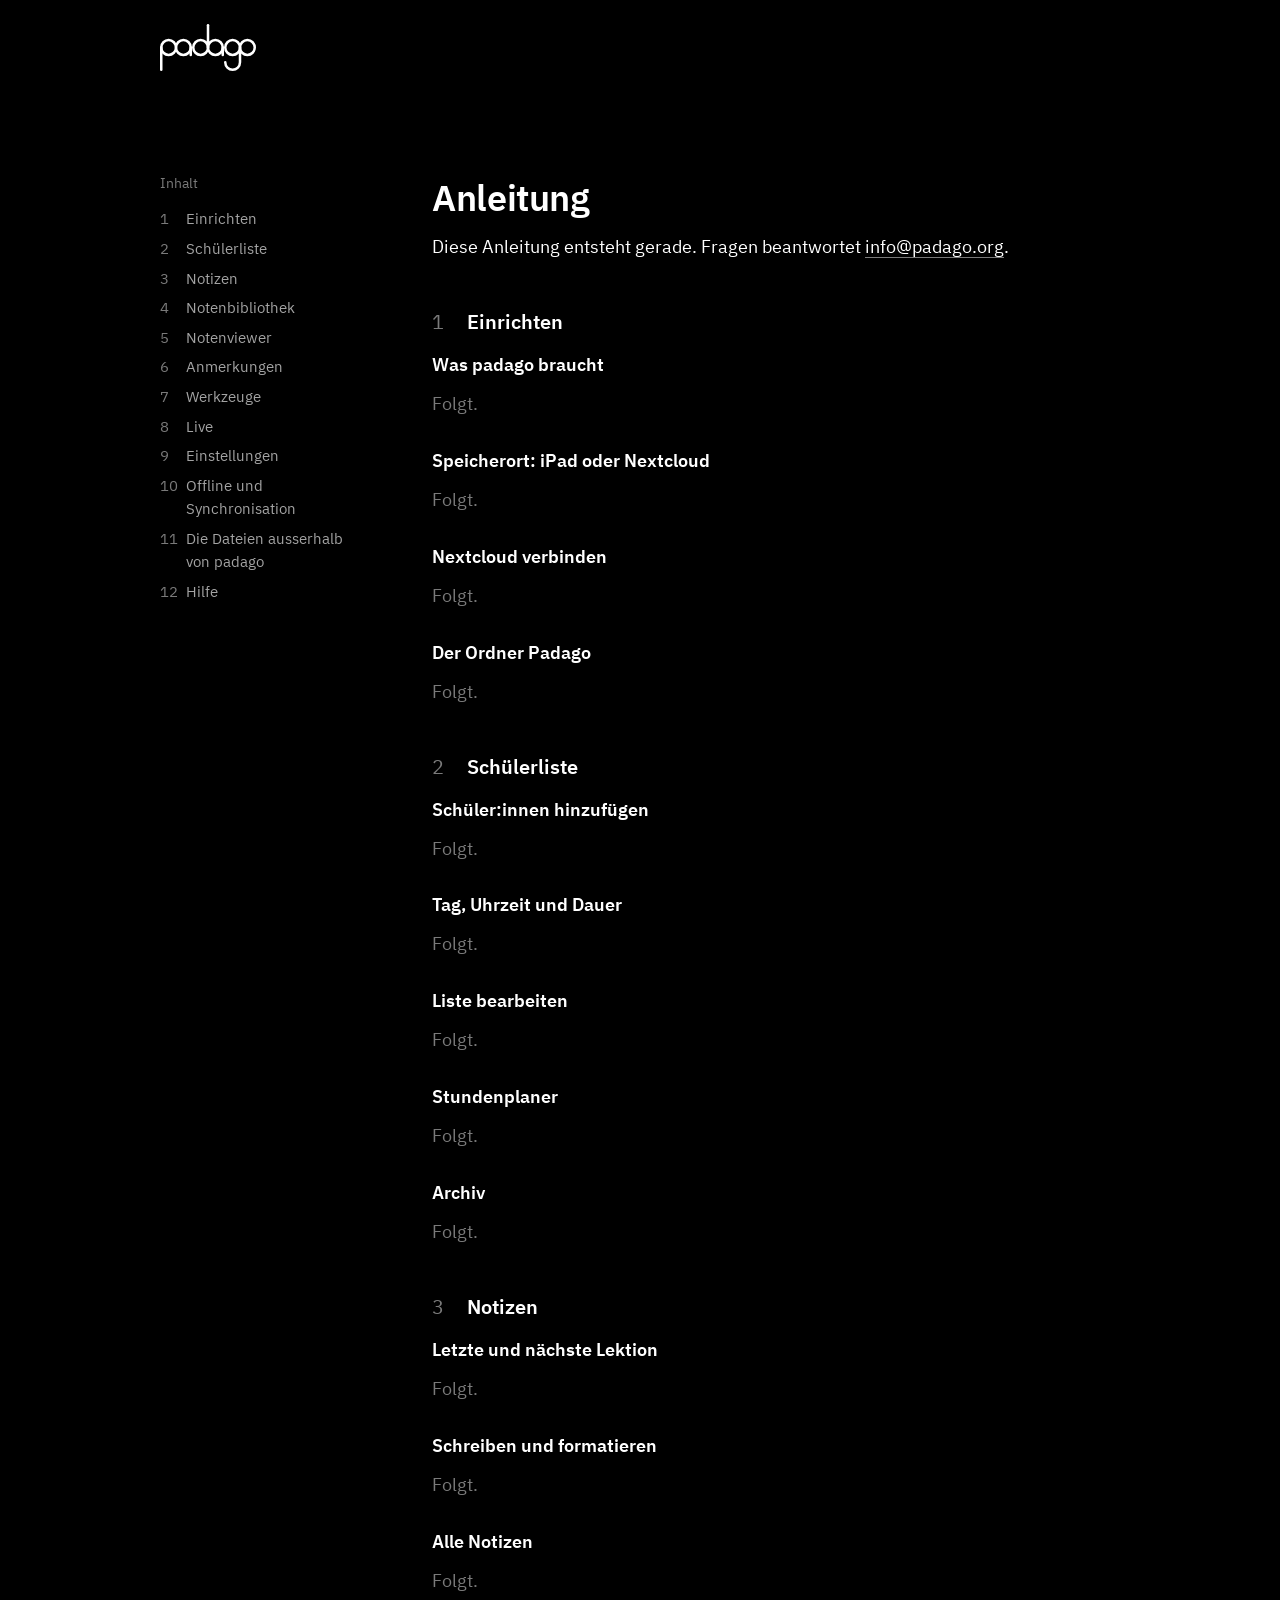
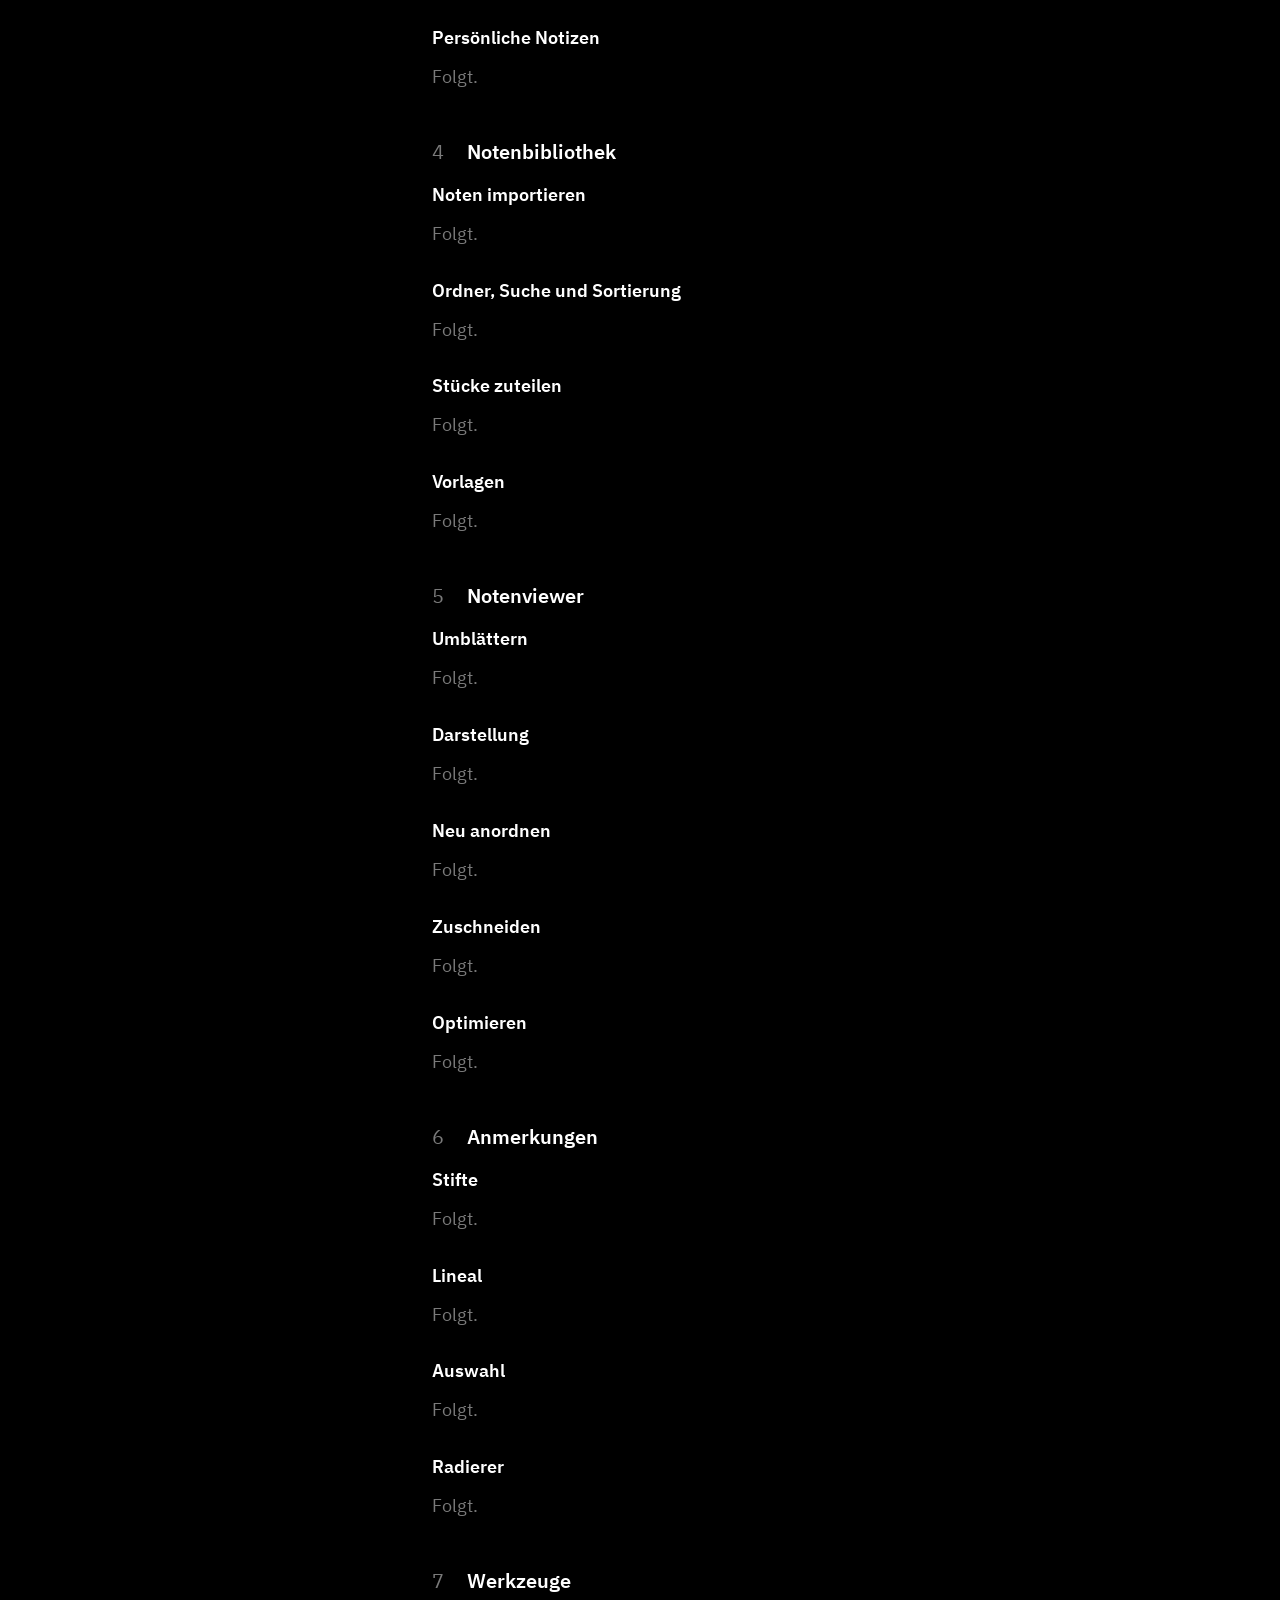
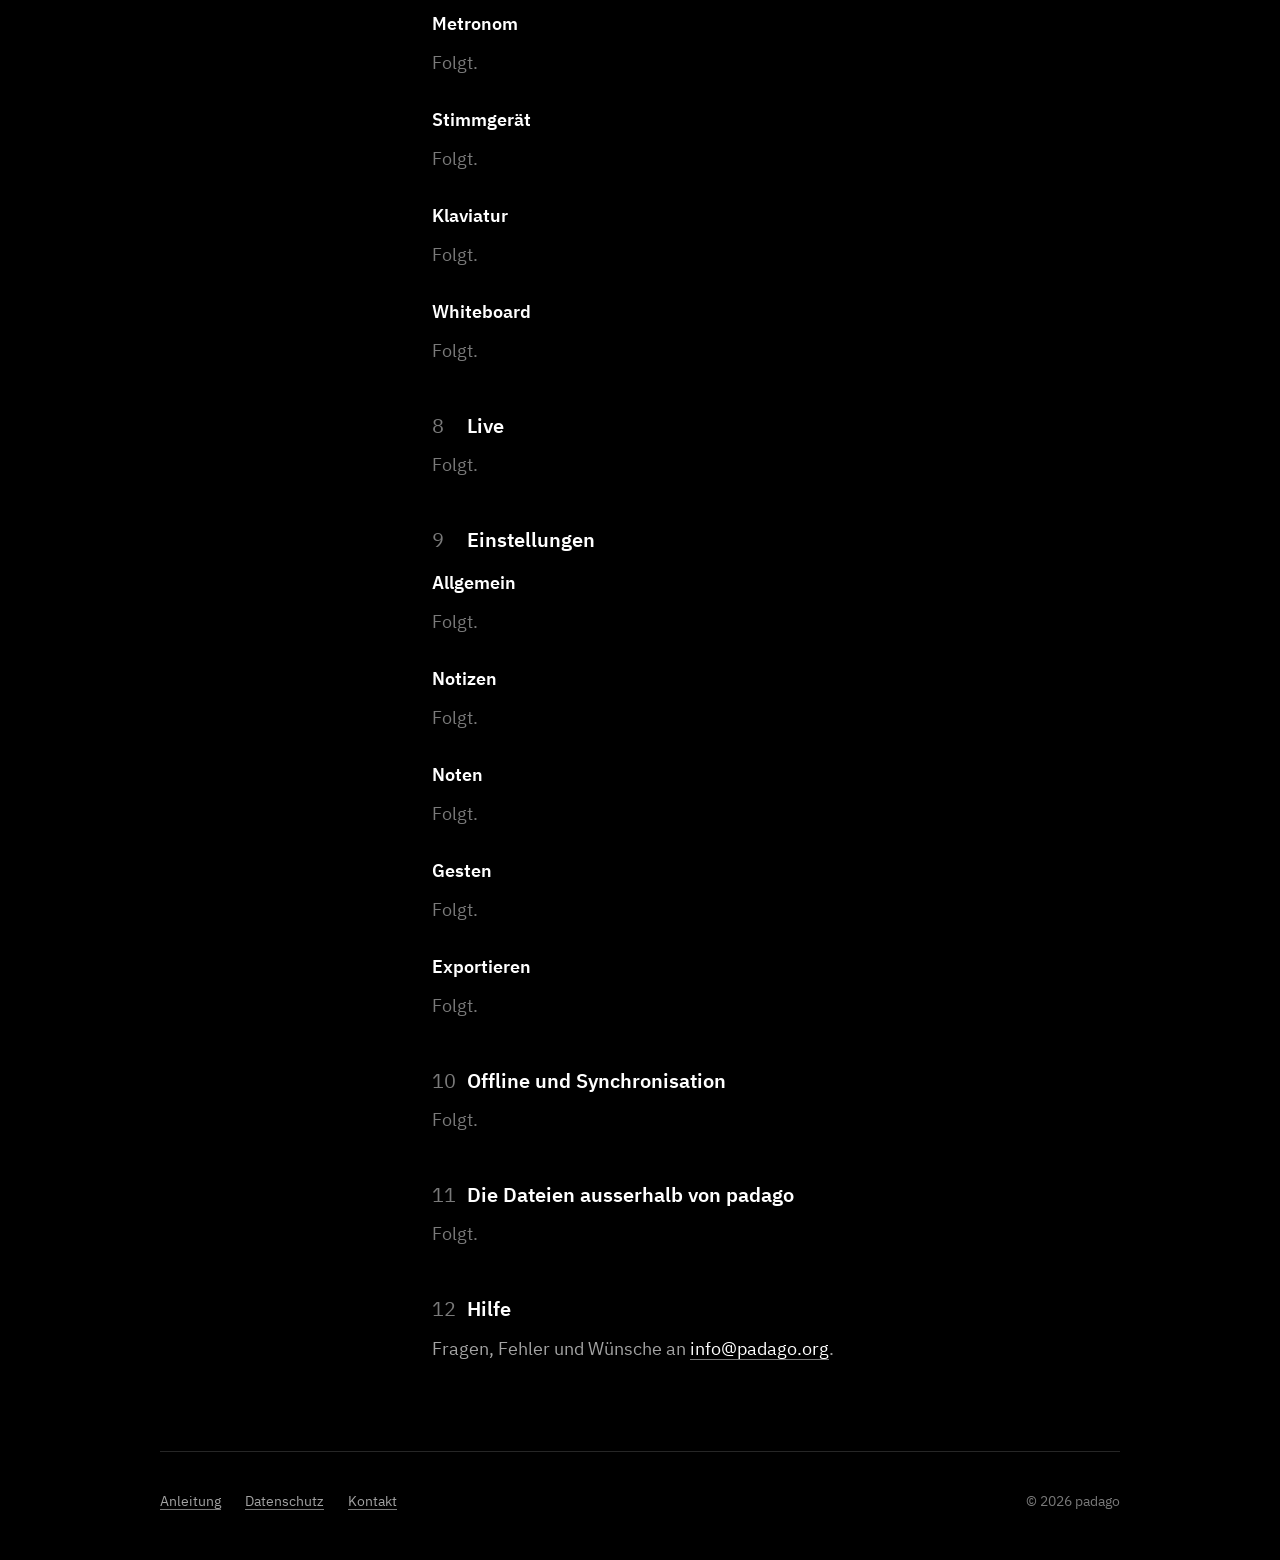
==== anleitung/index.html @ 9c3bde94 "the start page, the Anleitung and the Datenschutz The start page is the claim and the download, then" ====
<!doctype html>
<html lang="de-CH">
<head>
<meta charset="utf-8">
<meta name="viewport" content="width=device-width, initial-scale=1">
<title>Anleitung – padago</title>
<meta name="description" content="Wie padago funktioniert: Einrichten, Schülerliste, Notizen, Notenbibliothek, Notenviewer und mehr.">
<meta name="theme-color" content="#000000">
<meta name="color-scheme" content="dark">
<link rel="icon" href="../logo/favicon-64.png" sizes="64x64">
<link rel="apple-touch-icon" href="../logo/icon-180.png">
<link rel="stylesheet" href="../css/site.css">
</head>
<body>

<header class="wrap top">
  <a href="../"><img src="../logo/padago-wordmark-white.svg" alt="padago, zur Startseite" width="768" height="374"></a>
</header>

<main class="wrap docs">
  <nav class="toc" aria-labelledby="inhalt">
    <h2 id="inhalt">Inhalt</h2>
    <ol>
        <li><a href="#einrichten">Einrichten</a></li>
        <li><a href="#schuelerliste">Schülerliste</a></li>
        <li><a href="#notizen">Notizen</a></li>
        <li><a href="#notenbibliothek">Notenbibliothek</a></li>
        <li><a href="#notenviewer">Notenviewer</a></li>
        <li><a href="#anmerkungen">Anmerkungen</a></li>
        <li><a href="#werkzeuge">Werkzeuge</a></li>
        <li><a href="#live">Live</a></li>
        <li><a href="#einstellungen">Einstellungen</a></li>
        <li><a href="#offline">Offline und Synchronisation</a></li>
        <li><a href="#dateien">Die Dateien ausserhalb von padago</a></li>
        <li><a href="#hilfe">Hilfe</a></li>
    </ol>
  </nav>

  <article class="prose">
    <h1>Anleitung</h1>
    <p class="lead">Diese Anleitung entsteht gerade. Fragen beantwortet <a href="mailto:info@padago.org">info@padago.org</a>.</p>

    <div class="doc">
      <section aria-labelledby="einrichten">
        <h2 id="einrichten">Einrichten</h2>
        <h3 id="voraussetzungen">Was padago braucht</h3>
        <p class="todo">Folgt.</p>
        <h3 id="speicherort">Speicherort: iPad oder Nextcloud</h3>
        <p class="todo">Folgt.</p>
        <h3 id="nextcloud">Nextcloud verbinden</h3>
        <p class="todo">Folgt.</p>
        <h3 id="ordner">Der Ordner Padago</h3>
        <p class="todo">Folgt.</p>
      </section>

      <section aria-labelledby="schuelerliste">
        <h2 id="schuelerliste">Schülerliste</h2>
        <h3 id="hinzufuegen">Schüler:innen hinzufügen</h3>
        <p class="todo">Folgt.</p>
        <h3 id="termine">Tag, Uhrzeit und Dauer</h3>
        <p class="todo">Folgt.</p>
        <h3 id="bearbeiten">Liste bearbeiten</h3>
        <p class="todo">Folgt.</p>
        <h3 id="stundenplaner">Stundenplaner</h3>
        <p class="todo">Folgt.</p>
        <h3 id="archiv">Archiv</h3>
        <p class="todo">Folgt.</p>
      </section>

      <section aria-labelledby="notizen">
        <h2 id="notizen">Notizen</h2>
        <h3 id="lektionen">Letzte und nächste Lektion</h3>
        <p class="todo">Folgt.</p>
        <h3 id="editor">Schreiben und formatieren</h3>
        <p class="todo">Folgt.</p>
        <h3 id="verlauf">Alle Notizen</h3>
        <p class="todo">Folgt.</p>
        <h3 id="persoenlich">Persönliche Notizen</h3>
        <p class="todo">Folgt.</p>
      </section>

      <section aria-labelledby="notenbibliothek">
        <h2 id="notenbibliothek">Notenbibliothek</h2>
        <h3 id="importieren">Noten importieren</h3>
        <p class="todo">Folgt.</p>
        <h3 id="ordner-suche">Ordner, Suche und Sortierung</h3>
        <p class="todo">Folgt.</p>
        <h3 id="zuteilen">Stücke zuteilen</h3>
        <p class="todo">Folgt.</p>
        <h3 id="vorlagen">Vorlagen</h3>
        <p class="todo">Folgt.</p>
      </section>

      <section aria-labelledby="notenviewer">
        <h2 id="notenviewer">Notenviewer</h2>
        <h3 id="umblaettern">Umblättern</h3>
        <p class="todo">Folgt.</p>
        <h3 id="darstellung">Darstellung</h3>
        <p class="todo">Folgt.</p>
        <h3 id="neu-anordnen">Neu anordnen</h3>
        <p class="todo">Folgt.</p>
        <h3 id="zuschneiden">Zuschneiden</h3>
        <p class="todo">Folgt.</p>
        <h3 id="optimieren">Optimieren</h3>
        <p class="todo">Folgt.</p>
      </section>

      <section aria-labelledby="anmerkungen">
        <h2 id="anmerkungen">Anmerkungen</h2>
        <h3 id="stifte">Stifte</h3>
        <p class="todo">Folgt.</p>
        <h3 id="lineal">Lineal</h3>
        <p class="todo">Folgt.</p>
        <h3 id="auswahl">Auswahl</h3>
        <p class="todo">Folgt.</p>
        <h3 id="radierer">Radierer</h3>
        <p class="todo">Folgt.</p>
      </section>

      <section aria-labelledby="werkzeuge">
        <h2 id="werkzeuge">Werkzeuge</h2>
        <h3 id="metronom">Metronom</h3>
        <p class="todo">Folgt.</p>
        <h3 id="stimmgeraet">Stimmgerät</h3>
        <p class="todo">Folgt.</p>
        <h3 id="klaviatur">Klaviatur</h3>
        <p class="todo">Folgt.</p>
        <h3 id="whiteboard">Whiteboard</h3>
        <p class="todo">Folgt.</p>
      </section>

      <section aria-labelledby="live">
        <h2 id="live">Live</h2>
        <p class="todo">Folgt.</p>
      </section>

      <section aria-labelledby="einstellungen">
        <h2 id="einstellungen">Einstellungen</h2>
        <h3 id="allgemein">Allgemein</h3>
        <p class="todo">Folgt.</p>
        <h3 id="einstellungen-notizen">Notizen</h3>
        <p class="todo">Folgt.</p>
        <h3 id="einstellungen-noten">Noten</h3>
        <p class="todo">Folgt.</p>
        <h3 id="gesten">Gesten</h3>
        <p class="todo">Folgt.</p>
        <h3 id="exportieren">Exportieren</h3>
        <p class="todo">Folgt.</p>
      </section>

      <section aria-labelledby="offline">
        <h2 id="offline">Offline und Synchronisation</h2>
        <p class="todo">Folgt.</p>
      </section>

      <section aria-labelledby="dateien">
        <h2 id="dateien">Die Dateien ausserhalb von padago</h2>
        <p class="todo">Folgt.</p>
      </section>

      <section aria-labelledby="hilfe">
        <h2 id="hilfe">Hilfe</h2>
        <p>Fragen, Fehler und Wünsche an <a href="mailto:info@padago.org">info@padago.org</a>.</p>
      </section>
    </div>
  </article>
</main>

<footer class="wrap foot">
  <nav aria-label="Weiteres">
    <a href="./" aria-current="page">Anleitung</a>
    <a href="../datenschutz/">Datenschutz</a>
    <a href="mailto:info@padago.org">Kontakt</a>
  </nav>
  <p>© 2026 padago</p>
</footer>

</body>
</html>
---- css/site.css ----
/* padago.org — one stylesheet for every page.
   Black, white, two greys, one hairline, and the app's teal for what is
   underlined by hand. */

@font-face { font-family: "IBM Plex Sans"; font-style: normal; font-weight: 400; font-display: swap; src: url("../fonts/IBMPlexSans-Regular-Latin1.woff2") format("woff2"); unicode-range: U+0000, U+000D, U+0020-007E, U+00A0-00A3, U+00A4-00FF, U+0131, U+0152-0153, U+02C6, U+02DA, U+02DC, U+2013-2014, U+2018-201A, U+201C-201E, U+2020-2022, U+2026, U+2030, U+2039-203A, U+2044, U+2074, U+20AC, U+2122, U+2212, U+FB01-FB02; }
@font-face { font-family: "IBM Plex Sans"; font-style: normal; font-weight: 400; font-display: swap; src: url("../fonts/IBMPlexSans-Regular-Latin2.woff2") format("woff2"); unicode-range: U+0100-024F, U+0259, U+1E00-1EFF, U+20A0-20AB, U+20AD-20CF, U+2C60-2C7F, U+A720-A7FF, U+FB01-FB02; }
@font-face { font-family: "IBM Plex Sans"; font-style: normal; font-weight: 600; font-display: swap; src: url("../fonts/IBMPlexSans-SemiBold-Latin1.woff2") format("woff2"); unicode-range: U+0000, U+000D, U+0020-007E, U+00A0-00A3, U+00A4-00FF, U+0131, U+0152-0153, U+02C6, U+02DA, U+02DC, U+2013-2014, U+2018-201A, U+201C-201E, U+2020-2022, U+2026, U+2030, U+2039-203A, U+2044, U+2074, U+20AC, U+2122, U+2212, U+FB01-FB02; }
@font-face { font-family: "IBM Plex Sans"; font-style: normal; font-weight: 600; font-display: swap; src: url("../fonts/IBMPlexSans-SemiBold-Latin2.woff2") format("woff2"); unicode-range: U+0100-024F, U+0259, U+1E00-1EFF, U+20A0-20AB, U+20AD-20CF, U+2C60-2C7F, U+A720-A7FF, U+FB01-FB02; }

:root {
  color-scheme: dark;

  --bg: #000;            /* the logo's square */
  --ink: #fff;           /* wordmark, headings, names */
  --text: #a3a3a3;       /* running text, 8.3:1 on --bg */
  --faint: #7a7a7a;      /* small print, 4.9:1 on --bg */
  --line: #262626;       /* the one hairline */
  --accent: #00c4d7;     /* the app's accent, as it is in the dark */
  --edge: rgb(255 255 255 / .14);   /* round a dark screenshot on a black page */

  --font: "IBM Plex Sans", system-ui, -apple-system, "Helvetica Neue", Arial, sans-serif;
  --gutter: 16px;
  --page: 64rem;         /* the whole column */
}

@media (min-width: 48rem) {
  :root { --gutter: 32px; }
}

*, *::before, *::after { box-sizing: border-box; }

html {
  background: var(--bg);
  -webkit-text-size-adjust: 100%;
  text-size-adjust: 100%;
}

body {
  margin: 0;
  background: var(--bg);
  color: var(--text);
  font: 400 1.0625rem/1.55 var(--font);
  -webkit-font-smoothing: antialiased;
}

@media (min-width: 48rem) {
  body { font-size: 1.125rem; }
}

img { display: block; max-width: 100%; height: auto; }

a {
  color: var(--ink);
  text-decoration: underline;
  text-decoration-color: var(--faint);
  text-decoration-thickness: 1px;
  text-underline-offset: .2em;
}
a:hover { text-decoration-color: var(--ink); }
:focus-visible { outline: 2px solid var(--ink); outline-offset: 3px; border-radius: 2px; }

h1, h2, h3 { color: var(--ink); font-weight: 600; line-height: 1.25; margin: 0; }
strong { color: var(--ink); font-weight: 600; }

.wrap {
  max-width: var(--page);
  margin-inline: auto;
  padding-inline: var(--gutter);
}

/* ---------------------------------------------------------------- start page */

/* Stacked, the top of the page is centred; side by side, it goes flush left
   with the rest of the page. */
.hero {
  padding-block: clamp(2rem, 6vw, 3.5rem) clamp(2.5rem, 7vw, 4.5rem);
  text-align: center;
}
.hero h1 img { width: min(100%, 19rem); margin-inline: auto; }

.claim {
  color: var(--ink);
  font-size: clamp(1.5rem, 1.1rem + 1.8vw, 2.25rem);
  line-height: 1.2;
  letter-spacing: -.01em;
  max-width: 20em;
  margin: clamp(1.75rem, 5vw, 2.5rem) auto 0;
}

/* Stacked: the button, and what it needs under it. Side by side: one row. */
.get {
  display: flex;
  flex-direction: column;
  align-items: center;
  gap: .6rem;
  margin: 1.75rem 0 0;
}

/* Side by side, the wordmark is the grid. Its 93.5 units of height are three
   bands: the d's stem above (29.5), the circles (34.5), the p and g below
   (29.5). The claim stands on the foot of the circles, as the letters do, and
   the download row ends where the p and g end. */
@media (min-width: 52rem) {
  .hero {
    --wm: clamp(18rem, 36vw, 28rem);
    display: grid;
    grid-template-columns: var(--wm) minmax(0, 1fr);
    grid-template-rows: calc(var(--wm) * 64 / 192) minmax(calc(var(--wm) * 29.5 / 192), auto);
    column-gap: clamp(2.5rem, 5vw, 4rem);
    text-align: left;
  }
  .hero h1 { grid-row: 1 / 3; }
  .hero h1 img { width: var(--wm); margin-inline: 0; }
  .claim {
    grid-row: 1;
    align-self: end;
    font-size: clamp(1.75rem, .9rem + 1.9vw, 2.25rem);
    /* The last line's baseline onto the row's foot: what Plex puts below the
       baseline at this line height, taken back. */
    margin: 0 0 -.225em;
  }
  /* Where the band below is shallower than the row, the row grows and the
     claim keeps its baseline. */
  .get {
    grid-row: 2;
    align-self: end;
    flex-direction: row;
    flex-wrap: wrap;
    gap: .75rem 1.25rem;
    margin: 0;
    padding-top: 1.25rem;
  }
}

@supports (text-box: trim-end cap alphabetic) {
  @media (min-width: 52rem) {
    .claim { text-box: trim-end cap alphabetic; margin-bottom: 0; }
  }
}

/* Until the app is live, a plain outline in place of Apple's badge, which is
   only for apps that can be downloaded. */
.store {
  display: inline-block;
  padding: .55rem 1.1rem;
  border: 1px solid var(--faint);
  border-radius: .5rem;
  color: var(--ink);
  font-weight: 600;
}

.req { color: var(--faint); font-size: .875rem; }

/* A hairline as wide as the text, not as the gutters. */
.part, .foot { position: relative; }
.part::before, .foot::before {
  content: "";
  position: absolute;
  top: 0;
  left: var(--gutter);
  right: var(--gutter);
  height: 1px;
  background: var(--line);
}

.part { padding-block: clamp(3rem, 8vw, 5.5rem); }
.part h2 {
  font-size: clamp(1.375rem, 1.2rem + .8vw, 1.75rem);
  margin-bottom: clamp(1.75rem, 4vw, 2.5rem);
}

/* The app's two halves are the page's two big sections. */
.half { padding-block: clamp(3.5rem, 10vw, 7rem); }
.half h2 {
  font-size: clamp(2.5rem, 1.5rem + 4vw, 4rem);
  line-height: 1;
  letter-spacing: -.02em;
  margin-bottom: clamp(2.25rem, 5.5vw, 4rem);
}

/* Each thing the app does under a picture of it, two to a row, on a wider
   page than the others. A picture is a whole screen cropped to its upper
   part (or lower, by --at), since that is where an iPad screen keeps what
   it is about. One left over at the end of a section keeps its size and has
   its words in the empty half of the row beside it. */
.page--wide { --page: 72rem; }

/* The picture has no lower edge: it goes dark into the page, and its name
   comes up out of the dark, over the last of it. So a caption belongs to
   the picture above it, and is far from the next row. The picture needs no
   ring either; its light is its edge. */
.tiles {
  --gap-x: clamp(1.5rem, 3vw, 2.5rem);
  /* Tall enough for the middle of a screen as well as its top: a note being
     written sits under the one it follows. */
  --shot: 4 / 5;
  /* How far a caption comes up over the last of its picture. */
  --lift: clamp(1.25rem, 3.5vw, 2rem);
  /* Eased in lightness as the eye sees it, not in the light itself: a cosine
     from full to none, each stop's L* turned back into the alpha a mask
     scales by. So the fade has no edge where it begins and darkens evenly.
     And no longer than the name needs: the picture is whole until a little
     above the name, faint by its top and out by the middle of its letters,
     so as much of the screen shows as can while the name still reads. */
  --fade-from: calc(100% - var(--lift) - 2rem);
  --fade-step: calc(3.5rem / 12);
  --fade: linear-gradient(to bottom,
    rgb(0 0 0 / 1) var(--fade-from),
    rgb(0 0 0 / .957) calc(var(--fade-from) + var(--fade-step)),
    rgb(0 0 0 / .837) calc(var(--fade-from) + 2 * var(--fade-step)),
    rgb(0 0 0 / .667) calc(var(--fade-from) + 3 * var(--fade-step)),
    rgb(0 0 0 / .483) calc(var(--fade-from) + 4 * var(--fade-step)),
    rgb(0 0 0 / .315) calc(var(--fade-from) + 5 * var(--fade-step)),
    rgb(0 0 0 / .184) calc(var(--fade-from) + 6 * var(--fade-step)),
    rgb(0 0 0 / .096) calc(var(--fade-from) + 7 * var(--fade-step)),
    rgb(0 0 0 / .044) calc(var(--fade-from) + 8 * var(--fade-step)),
    rgb(0 0 0 / .018) calc(var(--fade-from) + 9 * var(--fade-step)),
    rgb(0 0 0 / .007) calc(var(--fade-from) + 10 * var(--fade-step)),
    rgb(0 0 0 / .002) calc(var(--fade-from) + 11 * var(--fade-step)),
    rgb(0 0 0 / 0) calc(var(--fade-from) + 12 * var(--fade-step)));
  display: grid;
  gap: clamp(3.5rem, 8vw, 5.5rem) var(--gap-x);
}
.tile { margin: 0; }
.tile__shot {
  width: 100%;
  aspect-ratio: var(--shot);
  object-fit: cover;
  object-position: 50% var(--at, 0%);
  border-radius: .75rem .75rem 0 0;
  -webkit-mask-image: var(--fade);
  mask-image: var(--fade);
}
.tile figcaption { position: relative; margin-top: calc(-1 * var(--lift)); }
.tile h3 {
  font-size: clamp(1.5rem, 1.2rem + 1.2vw, 2.125rem);
  letter-spacing: -.015em;
  margin-bottom: .5rem;
}
.tile p { margin: 0; max-width: 30rem; }

@media (min-width: 48rem) {
  .tiles { grid-template-columns: repeat(2, minmax(0, 1fr)); }
  .tile--beside {
    grid-column: 1 / -1;
    display: grid;
    grid-template-columns: repeat(2, minmax(0, 1fr));
    column-gap: var(--gap-x);
  }
  .tile--beside figcaption { align-self: end; margin-top: 0; padding-bottom: 12%; }
}

/* A word underlined by hand, the way a note is marked in the app: one
   stroke in the accent, even in weight with round ends, bowed a little and
   not quite steady, a little past the word at the end. Each of the two
   words has a stroke of its own and keeps it wherever it is underlined, so
   the claim's Notizen and the section's Notizen are the same gesture. The
   stroke is a mask, so its colour stays a token. */
.pen { position: relative; white-space: nowrap; }
.pen::after {
  content: "";
  position: absolute;
  left: -.03em;
  right: -.08em;
  bottom: -.15em;
  height: .38em;
  background: var(--accent);
  -webkit-mask: var(--stroke) center / 100% 100% no-repeat;
  mask: var(--stroke) center / 100% 100% no-repeat;
  pointer-events: none;
}
.pen--notizen {
  --stroke: url("data:image/svg+xml,%3Csvg xmlns='http://www.w3.org/2000/svg' viewBox='0 0 120 12' preserveAspectRatio='none'%3E%3Cpath d='M2.06 7.61L3.58 7.53L5.14 7.44L6.73 7.36L8.35 7.28L10.01 7.2L11.71 7.12L13.44 7.04L15.19 6.96L16.98 6.88L18.8 6.8L20.65 6.72L22.53 6.65L24.43 6.57L26.36 6.49L28.31 6.42L30.29 6.35L32.28 6.28L34.31 6.21L36.35 6.15L38.41 6.09L40.49 6.04L42.59 5.99L44.7 5.95L46.83 5.92L48.98 5.89L51.14 5.86L53.31 5.85L55.5 5.84L57.7 5.85L59.91 5.85L62.13 5.87L64.35 5.9L66.59 5.93L68.83 5.97L71.07 6.02L73.33 6.08L75.58 6.14L77.84 6.21L80.1 6.29L82.37 6.37L84.63 6.45L86.89 6.55L89.15 6.64L91.41 6.74L93.66 6.85L95.91 6.95L98.15 7.07L100.39 7.18L102.62 7.29L104.84 7.41L107.05 7.53L109.25 7.65L111.44 7.78L113.62 7.91L115.78 8.04L117.93 8.17L118.37 8.11L118.76 7.88L119.03 7.53L119.15 7.09L119.09 6.65L118.86 6.26L118.5 5.99L118.07 5.87L115.92 5.74L113.75 5.61L111.57 5.48L109.38 5.36L107.18 5.23L104.96 5.11L102.74 5L100.51 4.88L98.27 4.77L96.02 4.66L93.77 4.55L91.51 4.45L89.25 4.35L86.99 4.25L84.72 4.16L82.45 4.07L80.18 3.99L77.92 3.91L75.65 3.84L73.39 3.78L71.13 3.72L68.87 3.67L66.62 3.63L64.38 3.6L62.15 3.57L59.92 3.55L57.7 3.55L55.5 3.54L53.3 3.55L51.12 3.56L48.95 3.59L46.8 3.62L44.66 3.65L42.54 3.69L40.43 3.74L38.35 3.79L36.28 3.85L34.23 3.91L32.21 3.98L30.2 4.05L28.22 4.12L26.27 4.19L24.34 4.27L22.43 4.35L20.55 4.43L18.7 4.5L16.88 4.58L15.09 4.66L13.33 4.74L11.6 4.82L9.9 4.9L8.24 4.98L6.61 5.06L5.01 5.15L3.46 5.23L1.94 5.31L1.5 5.43L1.14 5.7L0.91 6.08L0.85 6.53L0.96 6.96L1.23 7.32L1.62 7.55Z'/%3E%3C/svg%3E");
}
.pen--noten {
  --stroke: url("data:image/svg+xml,%3Csvg xmlns='http://www.w3.org/2000/svg' viewBox='0 0 120 12' preserveAspectRatio='none'%3E%3Cpath d='M2.05 7.3L4.1 7.21L6.16 7.12L8.24 7.02L10.34 6.93L12.45 6.83L14.57 6.74L16.71 6.65L18.86 6.57L21.02 6.49L23.19 6.41L25.38 6.33L27.56 6.27L29.76 6.2L31.97 6.15L34.17 6.1L36.39 6.05L38.61 6.02L40.83 5.99L43.05 5.97L45.27 5.96L47.49 5.95L49.72 5.95L51.94 5.96L54.15 5.97L56.37 6L58.58 6.02L60.78 6.06L62.98 6.09L65.17 6.14L67.35 6.18L69.52 6.24L71.68 6.29L73.84 6.35L75.97 6.41L78.1 6.47L80.21 6.53L82.31 6.6L84.39 6.66L86.45 6.73L88.49 6.8L90.52 6.87L92.52 6.94L94.5 7.01L96.47 7.08L98.4 7.16L100.32 7.24L102.21 7.32L104.07 7.41L105.9 7.5L107.71 7.6L109.49 7.7L111.23 7.81L112.95 7.92L114.63 8.04L116.28 8.17L117.9 8.31L118.35 8.26L118.74 8.05L119.02 7.69L119.15 7.26L119.1 6.82L118.88 6.42L118.53 6.14L118.1 6.02L116.47 5.88L114.8 5.75L113.11 5.63L111.38 5.51L109.62 5.4L107.83 5.3L106.02 5.2L104.18 5.11L102.31 5.03L100.42 4.94L98.5 4.86L96.55 4.79L94.59 4.71L92.6 4.64L90.6 4.57L88.57 4.5L86.52 4.43L84.46 4.36L82.38 4.3L80.28 4.23L78.17 4.17L76.04 4.11L73.9 4.05L71.74 3.99L69.58 3.94L67.4 3.89L65.22 3.84L63.02 3.79L60.82 3.76L58.61 3.72L56.39 3.7L54.17 3.67L51.95 3.66L49.72 3.65L47.49 3.65L45.26 3.66L43.03 3.67L40.8 3.69L38.57 3.72L36.35 3.75L34.13 3.8L31.91 3.85L29.7 3.9L27.5 3.97L25.3 4.04L23.11 4.11L20.94 4.19L18.77 4.27L16.62 4.36L14.48 4.45L12.35 4.54L10.23 4.63L8.14 4.72L6.06 4.82L3.99 4.91L1.95 5.01L1.51 5.11L1.15 5.38L0.92 5.76L0.85 6.21L0.96 6.64L1.23 7.01L1.61 7.24Z'/%3E%3C/svg%3E");
}

/* What holds for both halves, after them and in a smaller hand: four short
   columns once they fit. */
.facts h2 {
  font-size: clamp(1.75rem, 1.3rem + 1.8vw, 2.5rem);
  line-height: 1.1;
  letter-spacing: -.02em;
  margin-bottom: clamp(1.75rem, 4vw, 2.75rem);
}
.facts dl { margin: 0; display: grid; gap: 1.5rem 2rem; max-width: 52rem; }
.facts dt { color: var(--ink); font-weight: 600; }
.facts dd { margin: .25rem 0 0; font-size: 1rem; }

@media (min-width: 40rem) {
  .facts dl { grid-template-columns: repeat(2, minmax(0, 1fr)); }
}
@media (min-width: 64rem) {
  .facts dl { grid-template-columns: repeat(4, minmax(0, 1fr)); max-width: none; }
}

/* ---------------------------------------------------------------- subpages */

.top { padding-block: 1.5rem; }
.top a { display: inline-block; }
.top img { width: 6rem; }

.prose { max-width: 38rem; padding-block: clamp(2.5rem, 7vw, 4.5rem) clamp(3rem, 8vw, 5.5rem); }
.prose h1 { font-size: clamp(1.75rem, 1.4rem + 1.4vw, 2.25rem); letter-spacing: -.01em; }
.prose h2 { font-size: 1.25rem; margin-top: 3rem; scroll-margin-top: 1.5rem; }
.prose h3 { font-size: 1em; margin-top: 2rem; scroll-margin-top: 1.5rem; }
.prose h2 + h3 { margin-top: 1.25rem; }
.prose p, .prose ul { margin: .75em 0 0; }
.prose ul { padding-left: 1.2em; }
.prose li + li { margin-top: .35em; }
.prose .lead { color: var(--ink); }

.stand { color: var(--faint); font-size: .875rem; margin-top: .5rem; }

/* What is not written yet says so, quietly. */
.todo { color: var(--faint); }

/* The Anleitung: chapters down the side once there is room for them. */
.docs { display: grid; gap: 0 4rem; }
.docs .prose { padding-top: 0; }
.toc { padding-block: clamp(2.5rem, 7vw, 4.5rem) 2.5rem; font-size: .9375rem; }
.toc h2 { font-size: .875rem; color: var(--faint); font-weight: 400; margin-bottom: .75rem; }
.toc ol { list-style: none; margin: 0; padding: 0; counter-reset: ch; }
.toc li { counter-increment: ch; padding-block: .2rem; display: flex; }
.toc li::before { content: counter(ch); flex: none; width: 1.75em; color: var(--faint); font-variant-numeric: tabular-nums; }
.toc a { color: var(--text); text-decoration: none; }
.toc a:hover { color: var(--ink); }

.doc { counter-reset: ch; }
.doc > section > h2 { counter-increment: ch; }
.doc > section > h2::before { content: counter(ch); display: inline-block; min-width: 1.75em; color: var(--faint); font-weight: 400; }

@media (min-width: 60rem) {
  .docs { grid-template-columns: 13rem minmax(0, 1fr); }
  .docs .prose { padding-top: clamp(2.5rem, 7vw, 4.5rem); }
  .toc { position: sticky; top: 0; align-self: start; max-height: 100vh; overflow-y: auto; }
}

/* ---------------------------------------------------------------- foot */

.foot {
  display: flex;
  flex-wrap: wrap;
  justify-content: space-between;
  gap: .75rem 2rem;
  padding-block: 2.5rem 3rem;
  color: var(--faint);
  font-size: .875rem;
}
.foot nav { display: flex; flex-wrap: wrap; gap: .5rem 1.5rem; }
.foot a { color: var(--text); }
.foot p { margin: 0; }
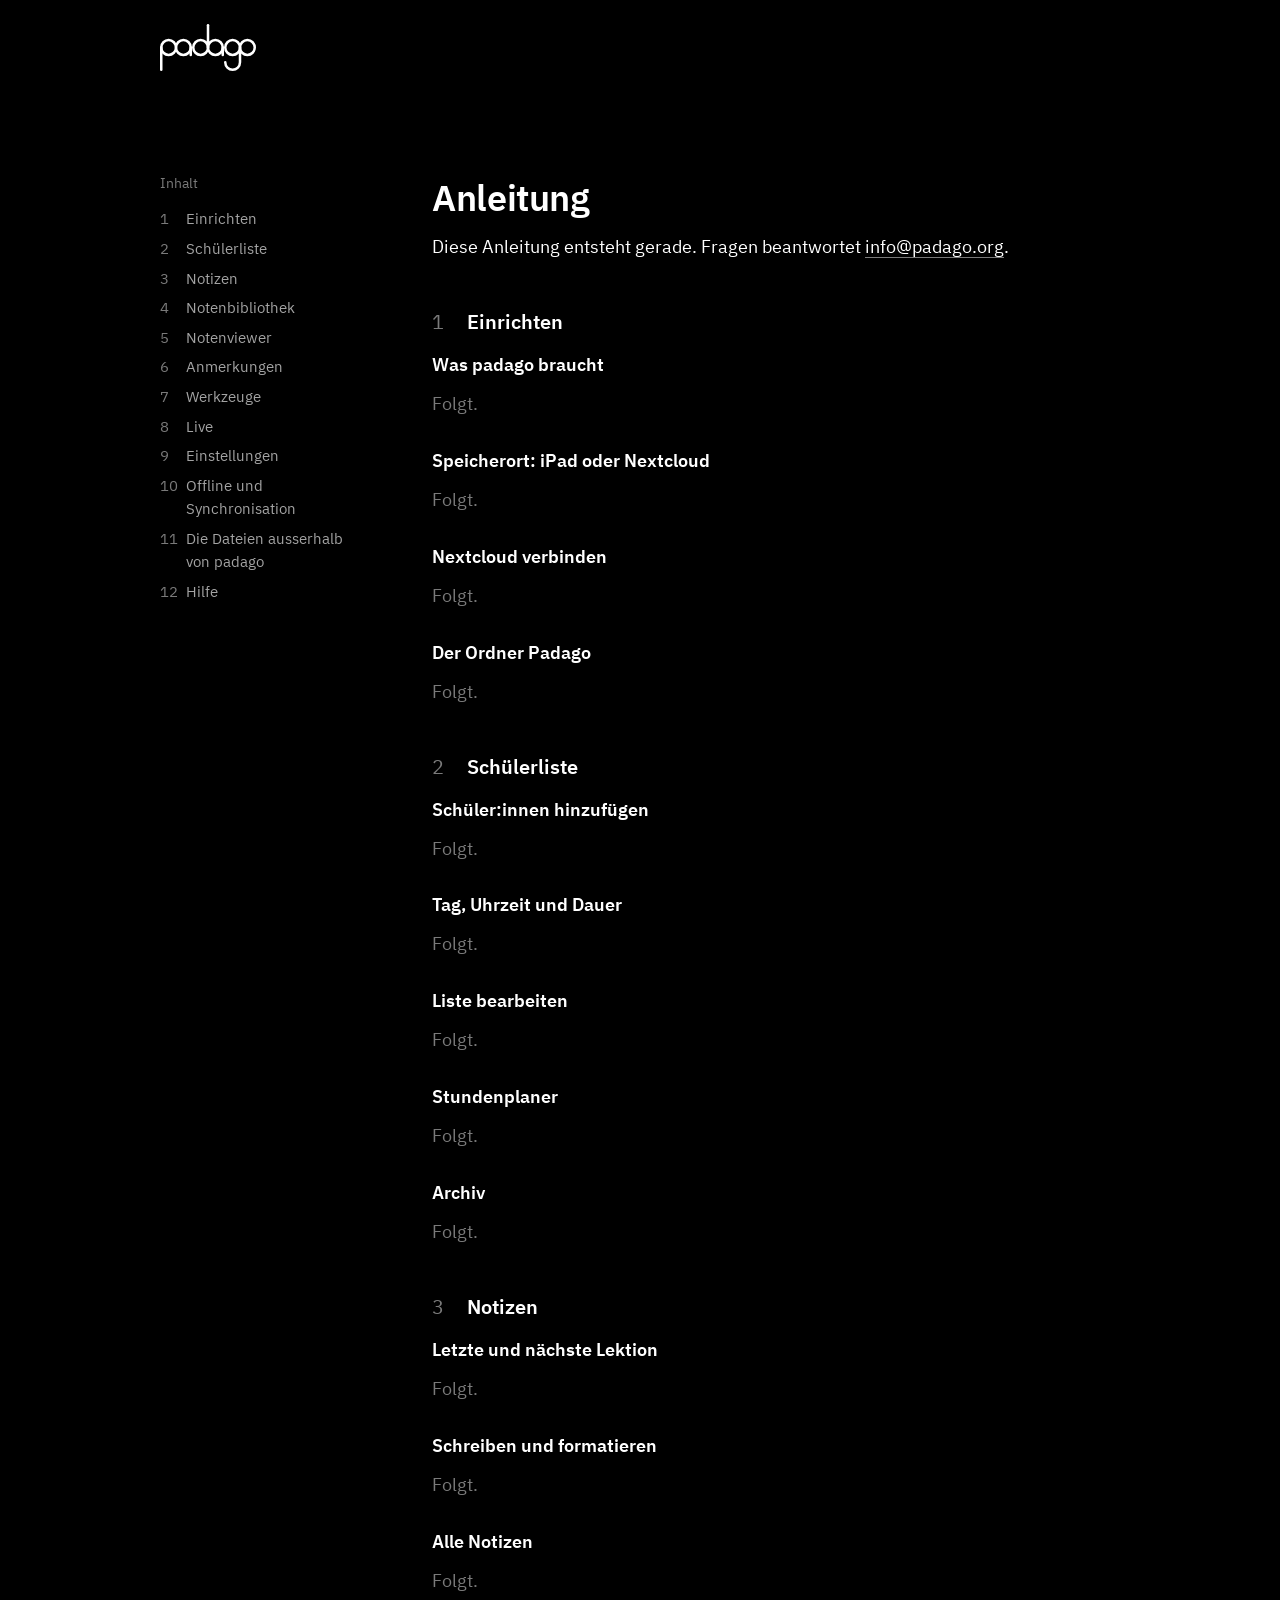
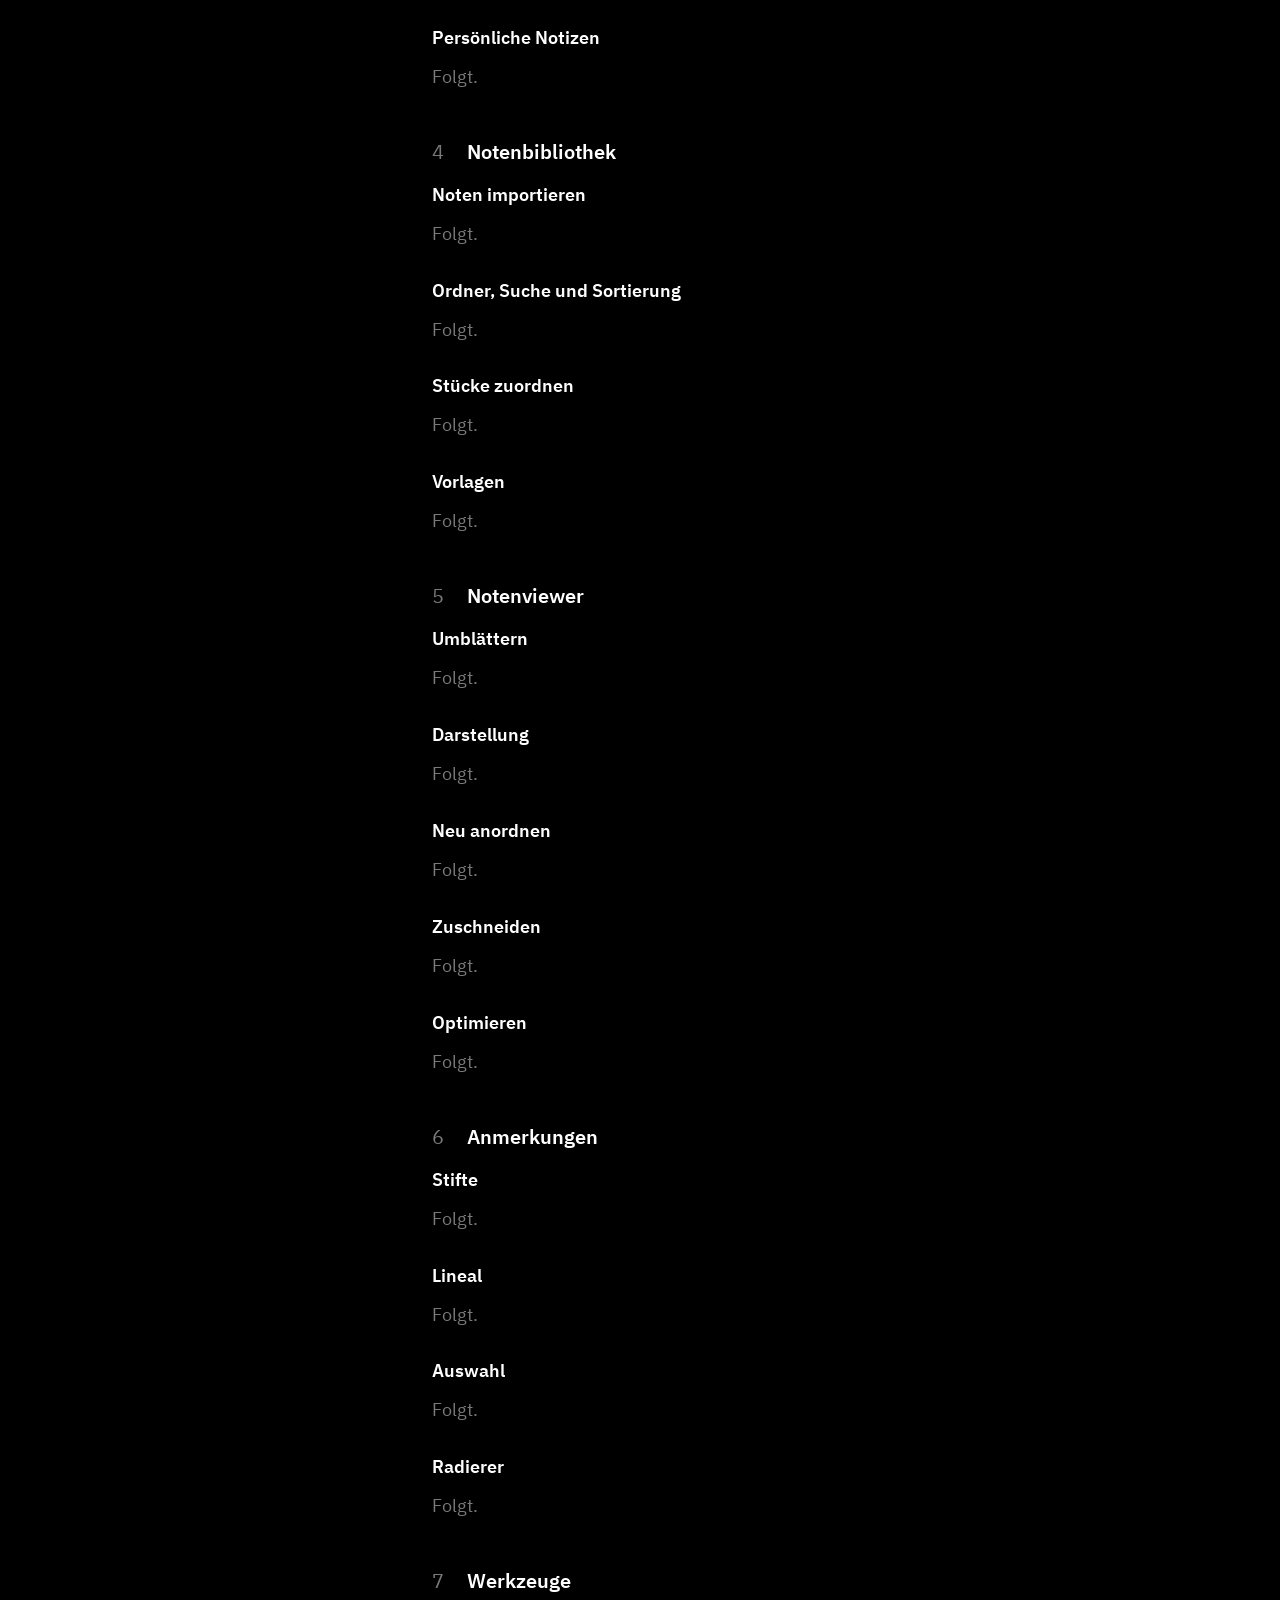
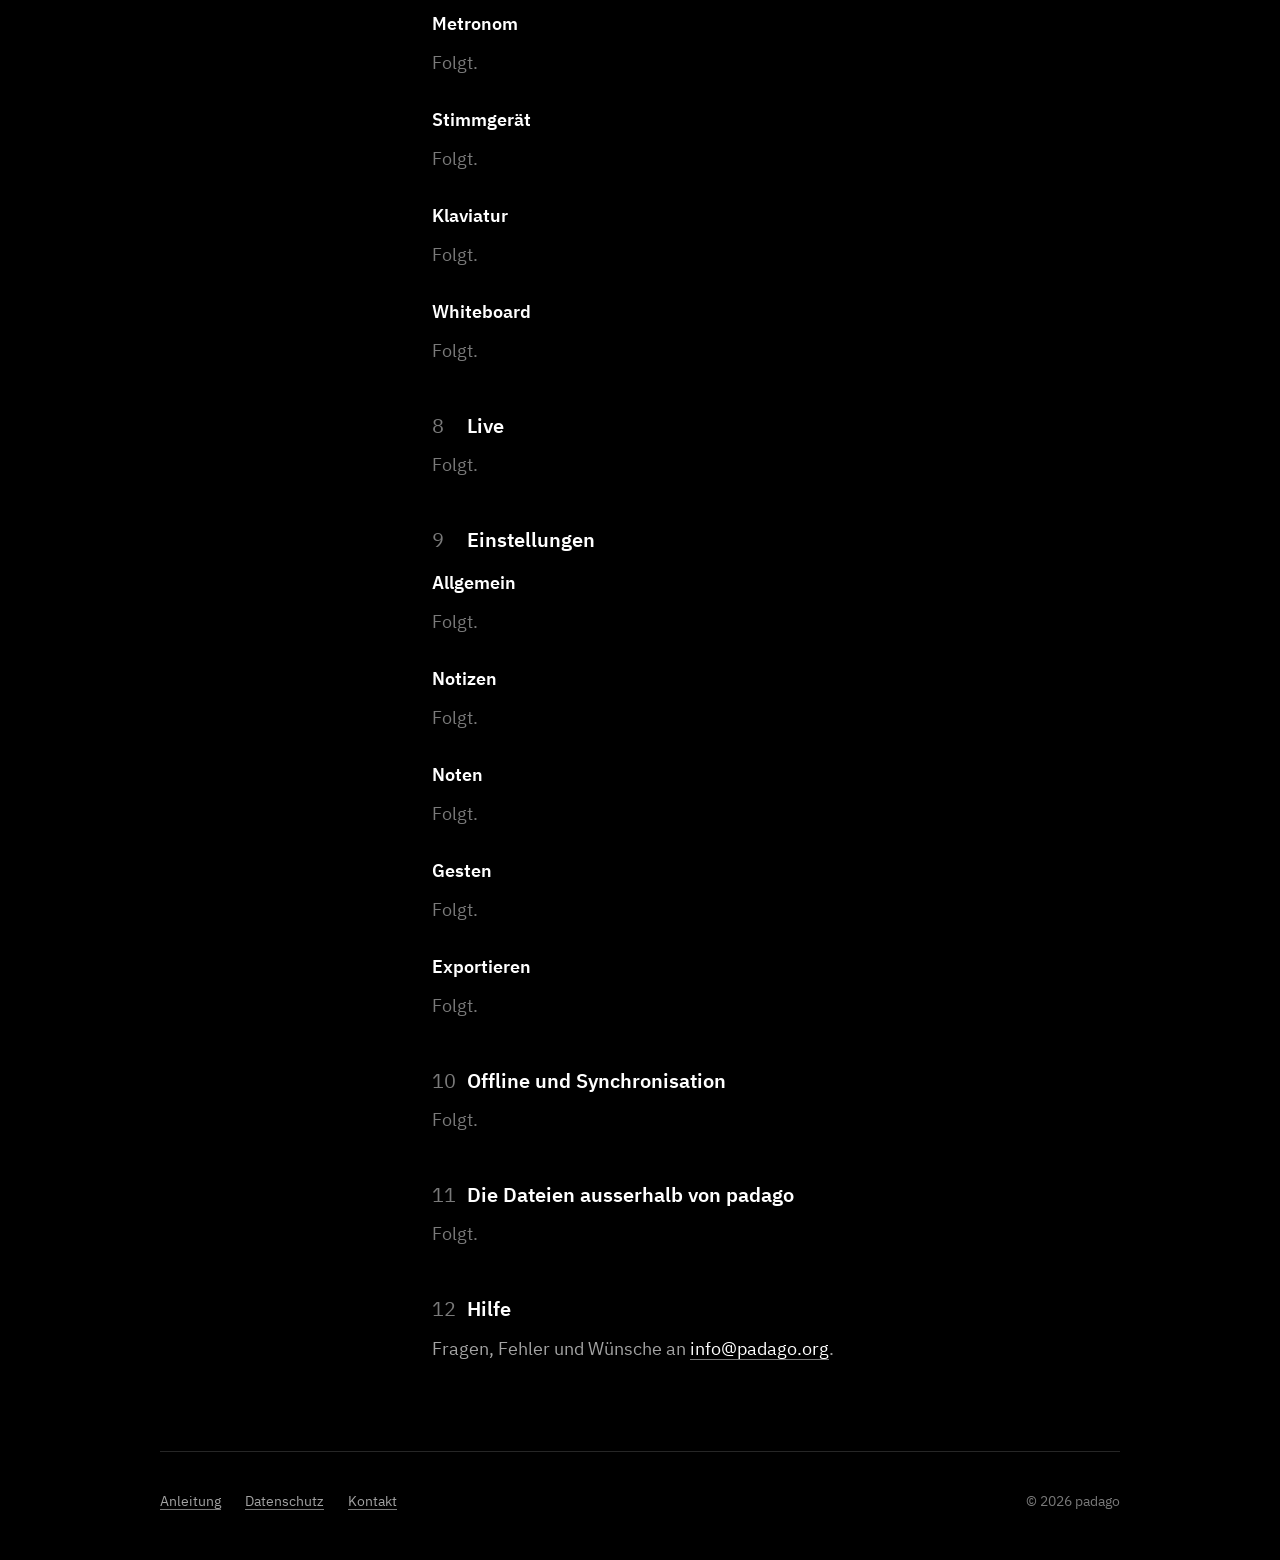
==== commit 1b088477: "Zuordnen, the app's word for it The start page's tile and the Anleitung's heading said zuteilen; the" ====
--- a/anleitung/index.html
+++ b/anleitung/index.html
@@ -85,7 +85,7 @@
         <p class="todo">Folgt.</p>
         <h3 id="ordner-suche">Ordner, Suche und Sortierung</h3>
         <p class="todo">Folgt.</p>
-        <h3 id="zuteilen">Stücke zuteilen</h3>
+        <h3 id="zuordnen">Stücke zuordnen</h3>
         <p class="todo">Folgt.</p>
         <h3 id="vorlagen">Vorlagen</h3>
         <p class="todo">Folgt.</p>
--- a/css/site.css
+++ b/css/site.css
@@ -250,6 +250,58 @@
   .tile--beside figcaption { align-self: end; margin-top: 0; padding-bottom: 12%; }
 }
 
+/* A click on a picture shows the whole screen, uncropped and unfaded, as
+   large as fits but never past its own size, on the page gone almost black.
+   A click anywhere puts it back. */
+.tile__open { display: block; cursor: zoom-in; border-radius: .75rem .75rem 0 0; }
+
+html:has(.view[open]) { overflow: hidden; }
+.view {
+  inset: 0;
+  width: auto;
+  height: auto;
+  max-width: none;
+  max-height: none;
+  margin: 0;
+  padding: var(--gutter);
+  border: 0;
+  background: none;
+  cursor: zoom-out;
+  overscroll-behavior: contain;
+}
+.view[open] {
+  display: grid;
+  grid-template: minmax(0, 1fr) / minmax(0, 1fr);
+  place-items: center;
+}
+.view::backdrop { background: rgb(0 0 0 / .92); }
+.view img {
+  width: auto;
+  height: auto;
+  max-width: 100%;
+  max-height: 100%;
+  border-radius: .75rem;
+}
+.view form { position: absolute; top: var(--gutter); right: var(--gutter); z-index: 1; }
+.view__close {
+  display: grid;
+  place-items: center;
+  width: 2.75rem;
+  height: 2.75rem;
+  padding: 0;
+  border: 1px solid var(--faint);
+  border-radius: 50%;
+  background: var(--bg);
+  color: var(--ink);
+  cursor: pointer;
+}
+.view__close svg { fill: none; stroke: currentColor; stroke-width: 1.75; stroke-linecap: round; }
+
+@media (prefers-reduced-motion: no-preference) {
+  .view[open], .view[open]::backdrop { animation: view-in .18s ease-out; }
+}
+@keyframes view-in { from { opacity: 0; } }
+
 /* A word underlined by hand, the way a note is marked in the app: one
    stroke in the accent, even in weight with round ends, bowed a little and
    not quite steady, a little past the word at the end. Each of the two
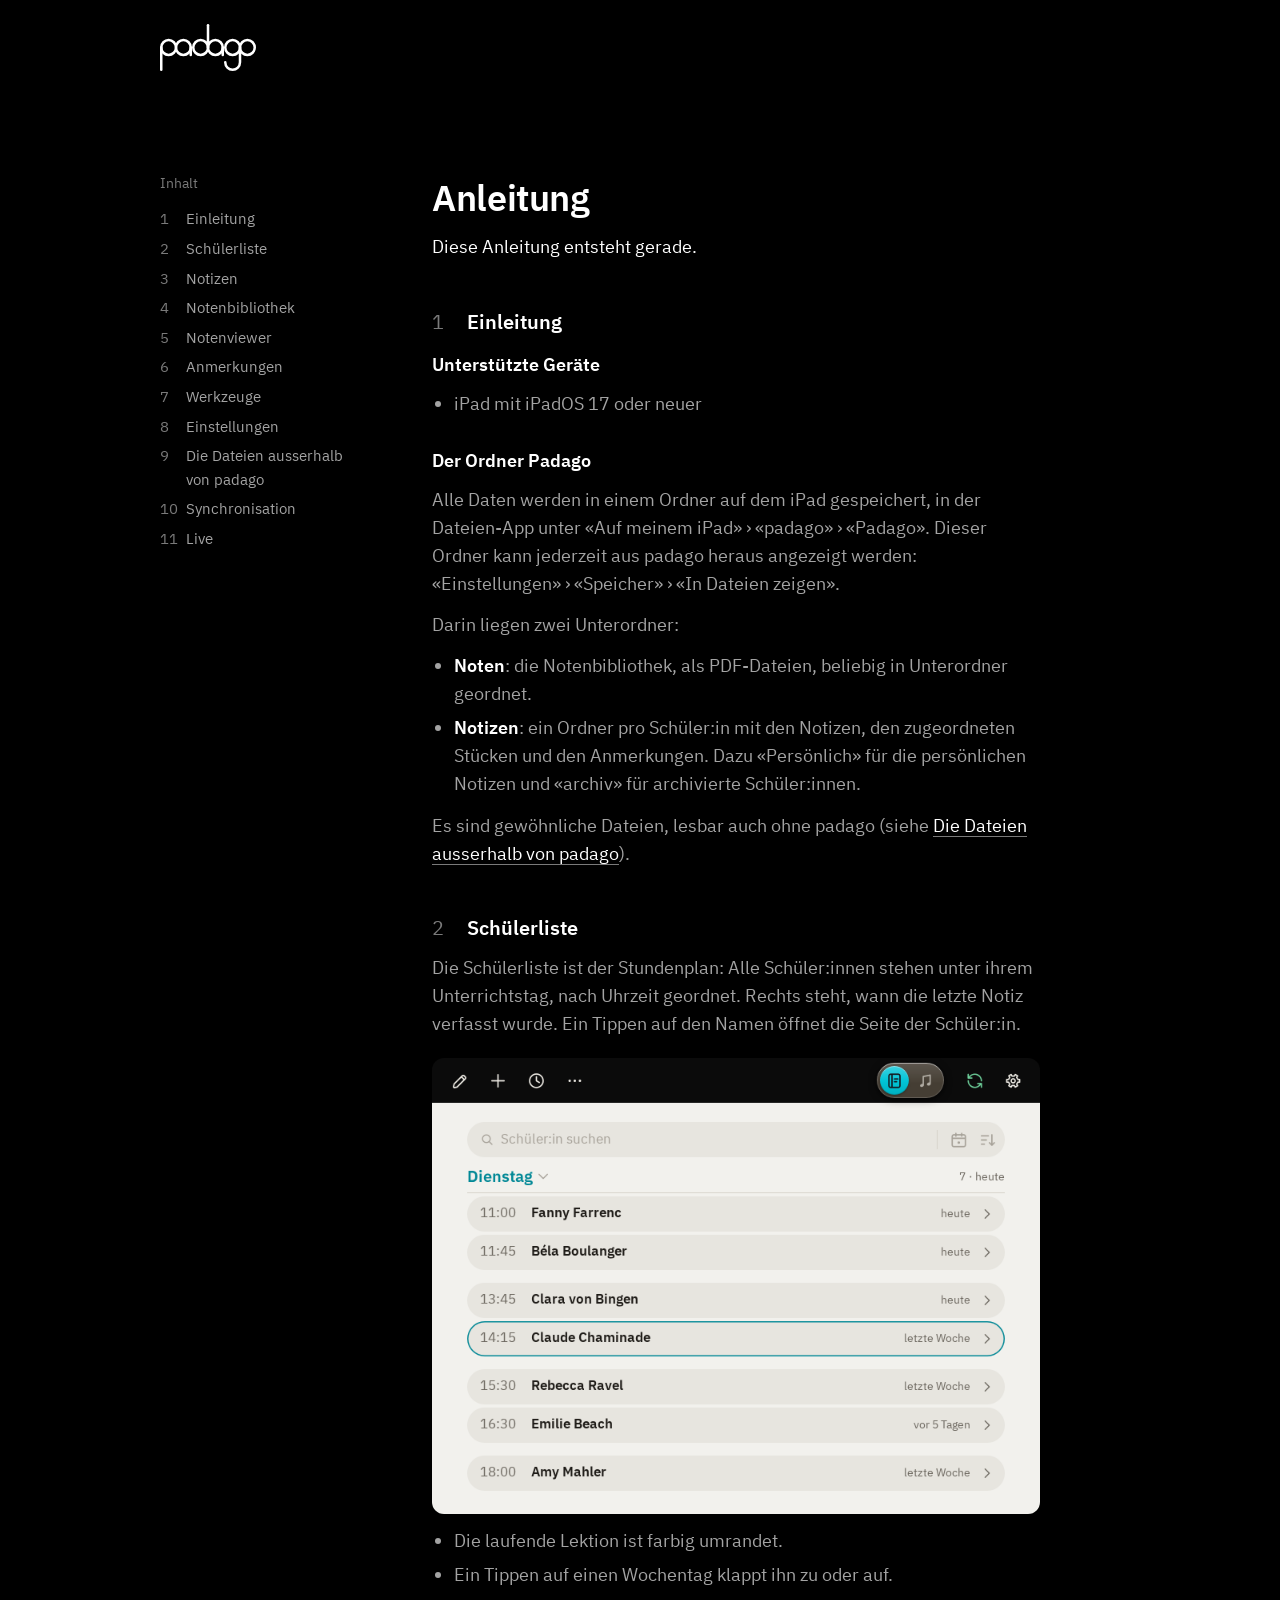
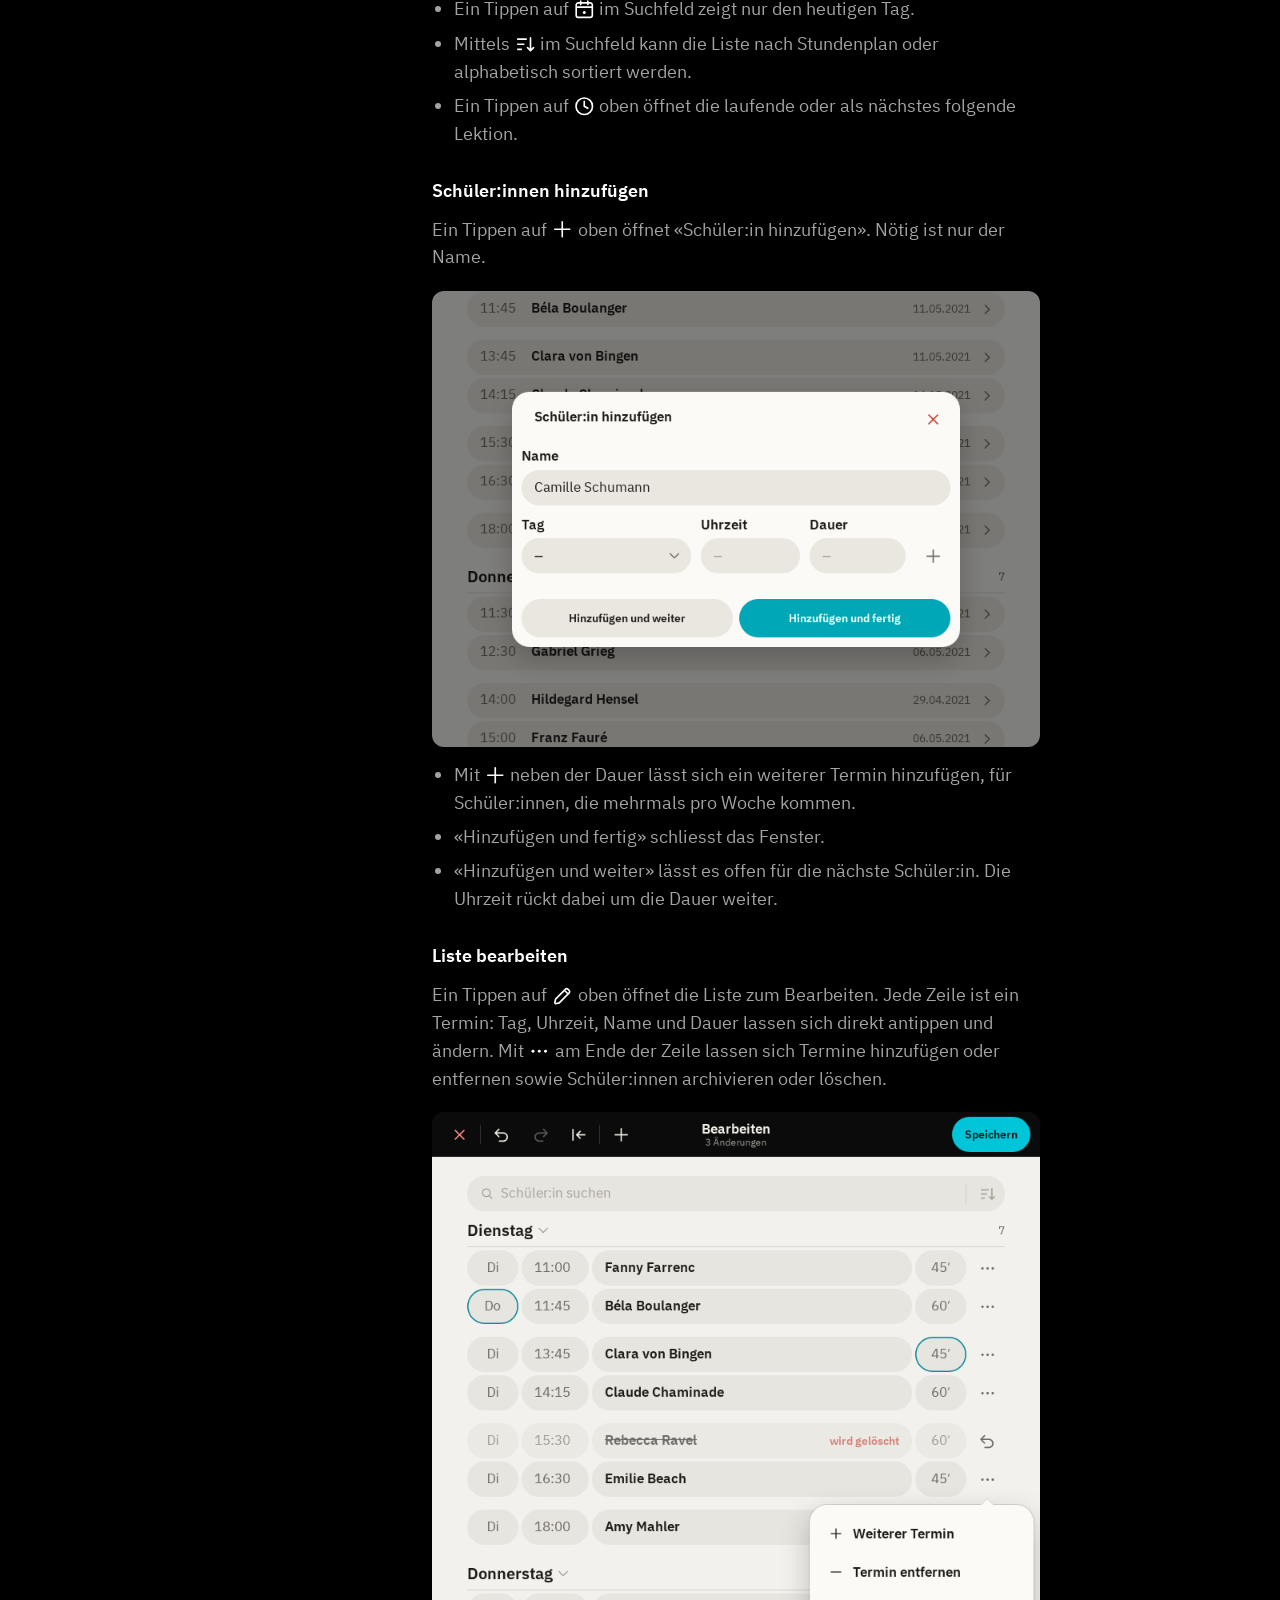
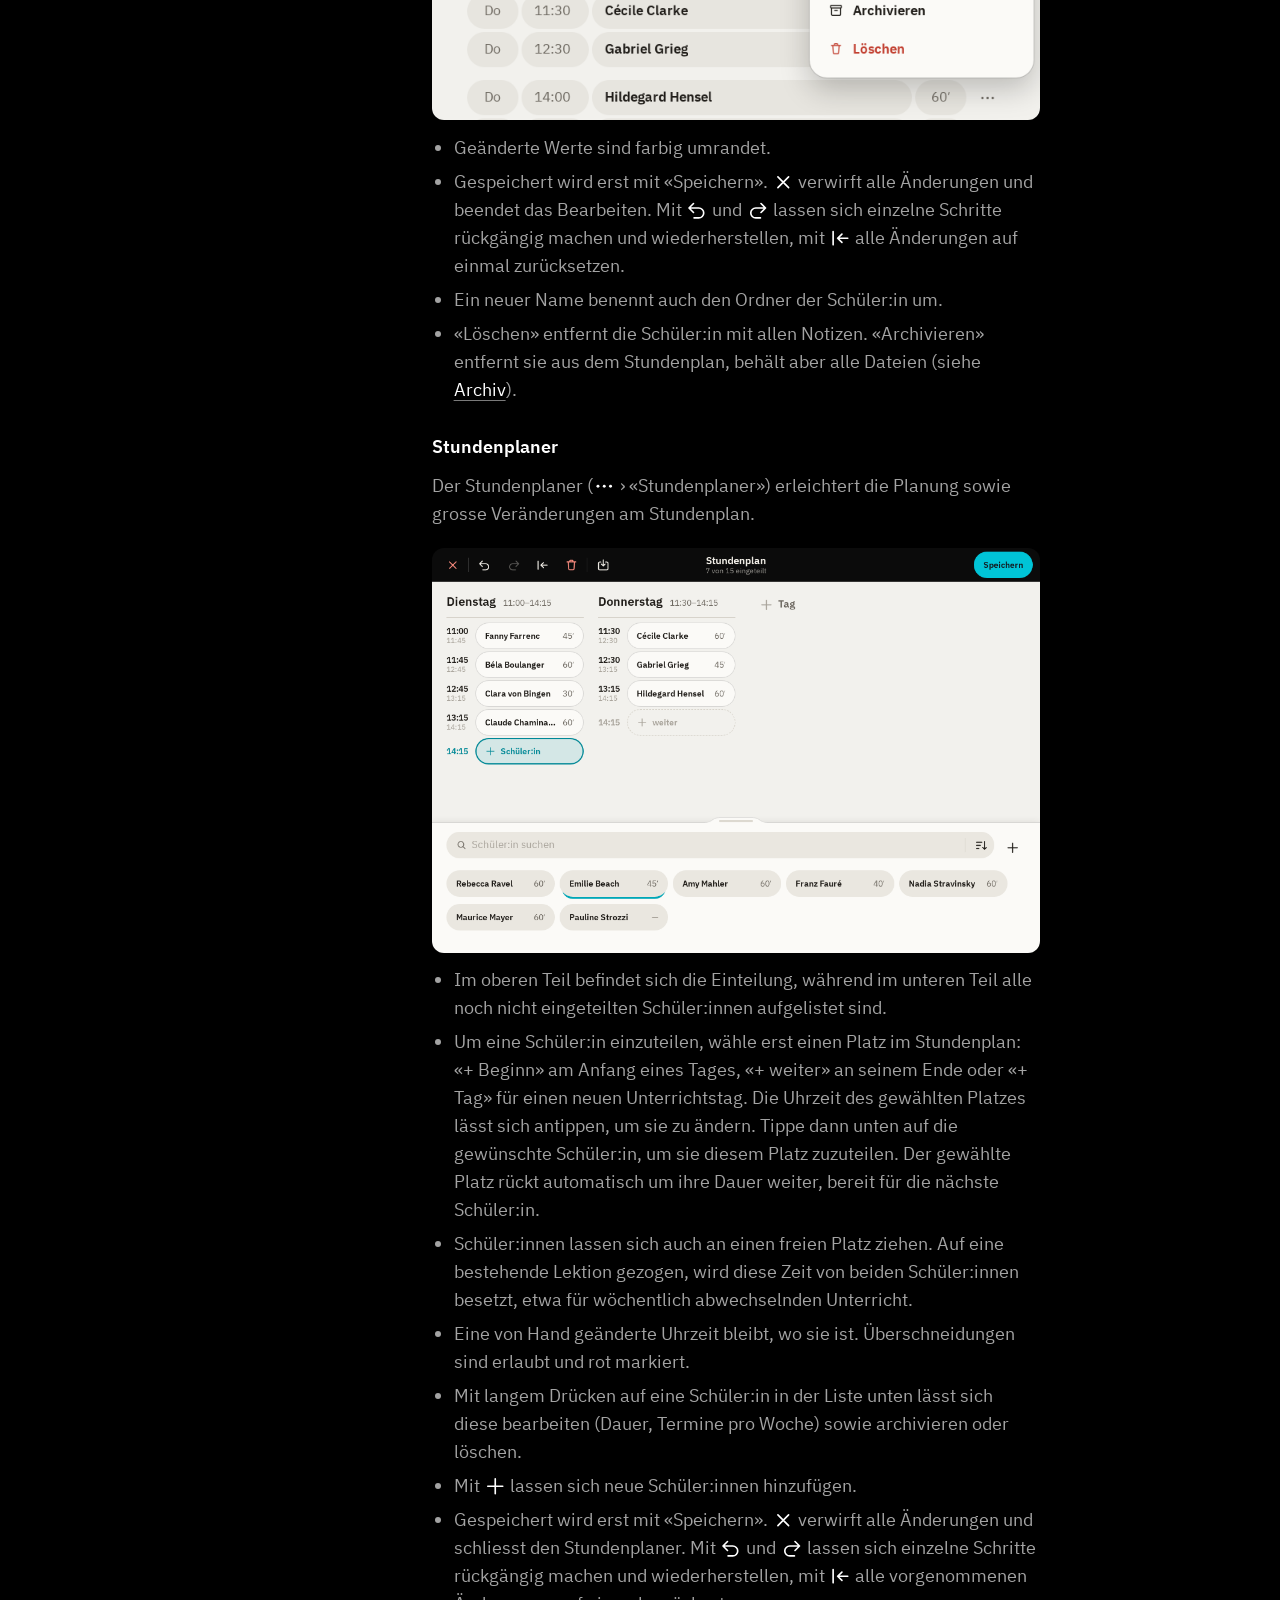
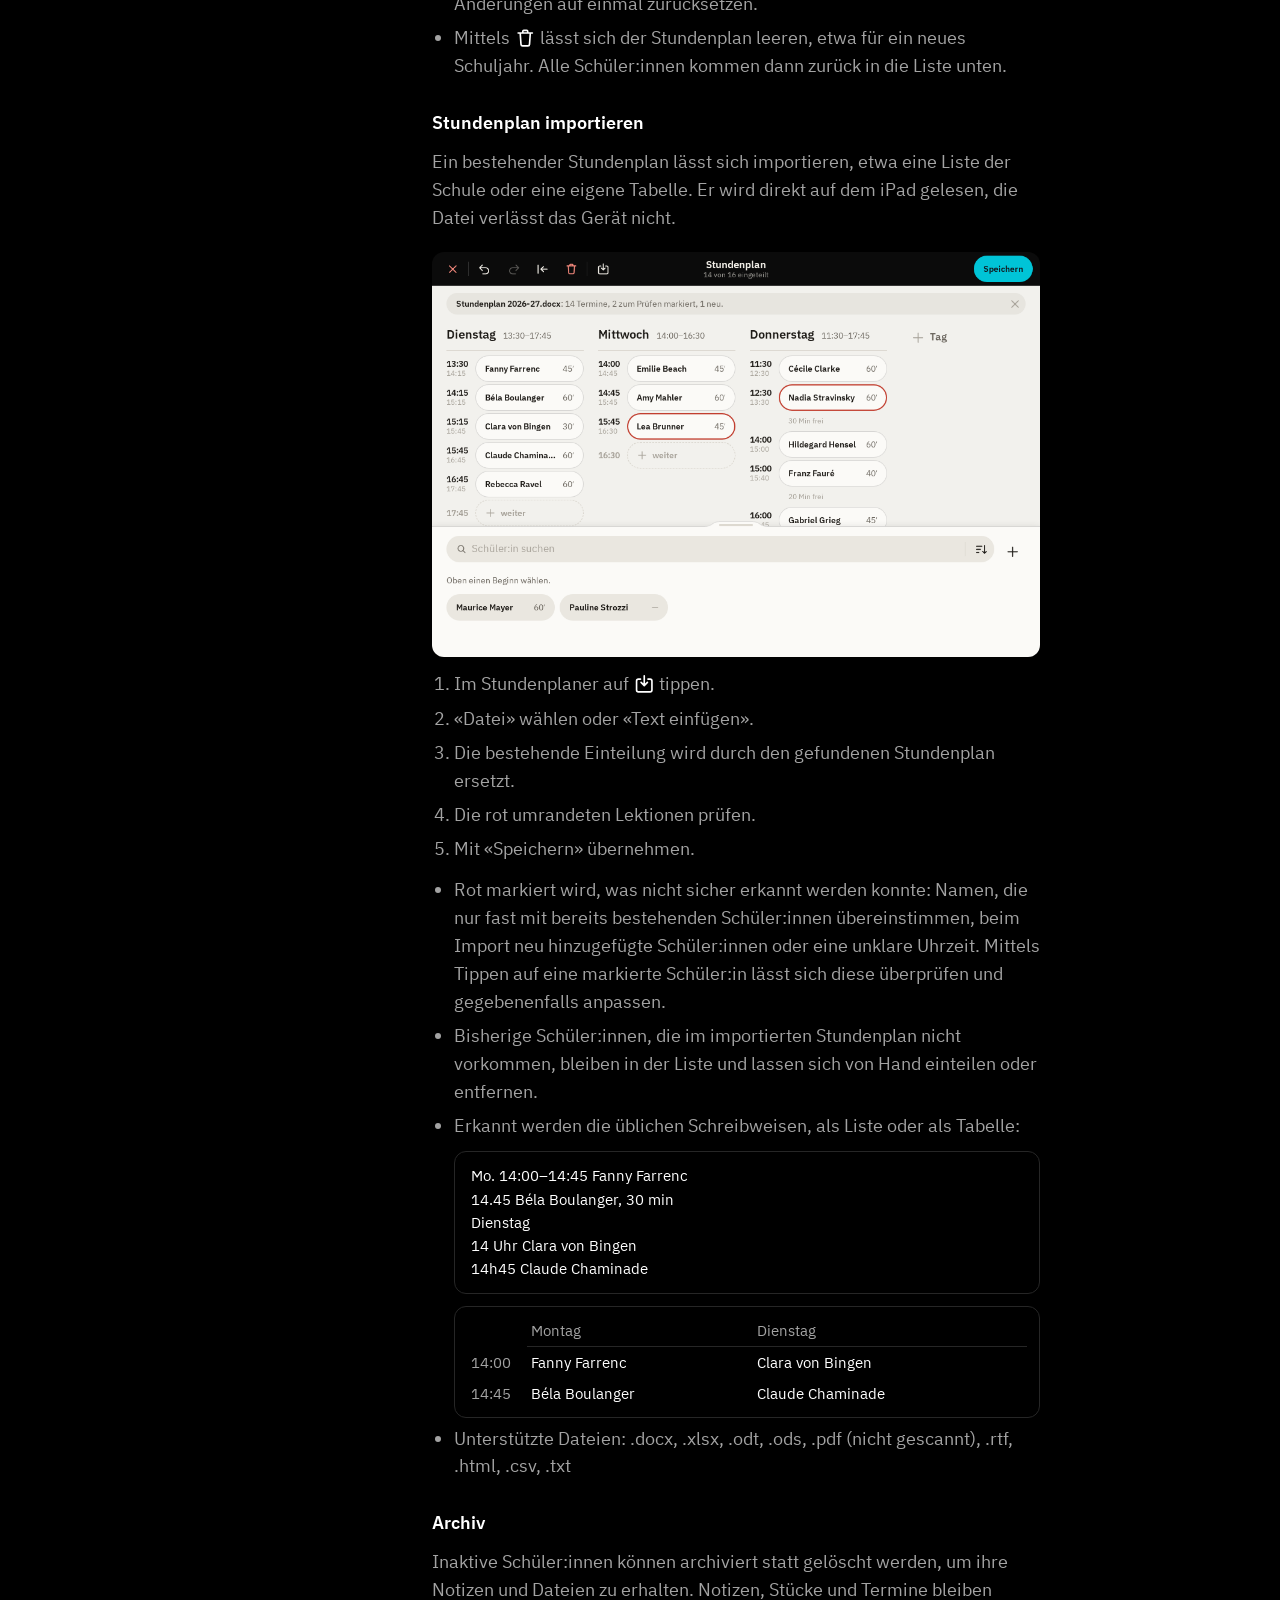
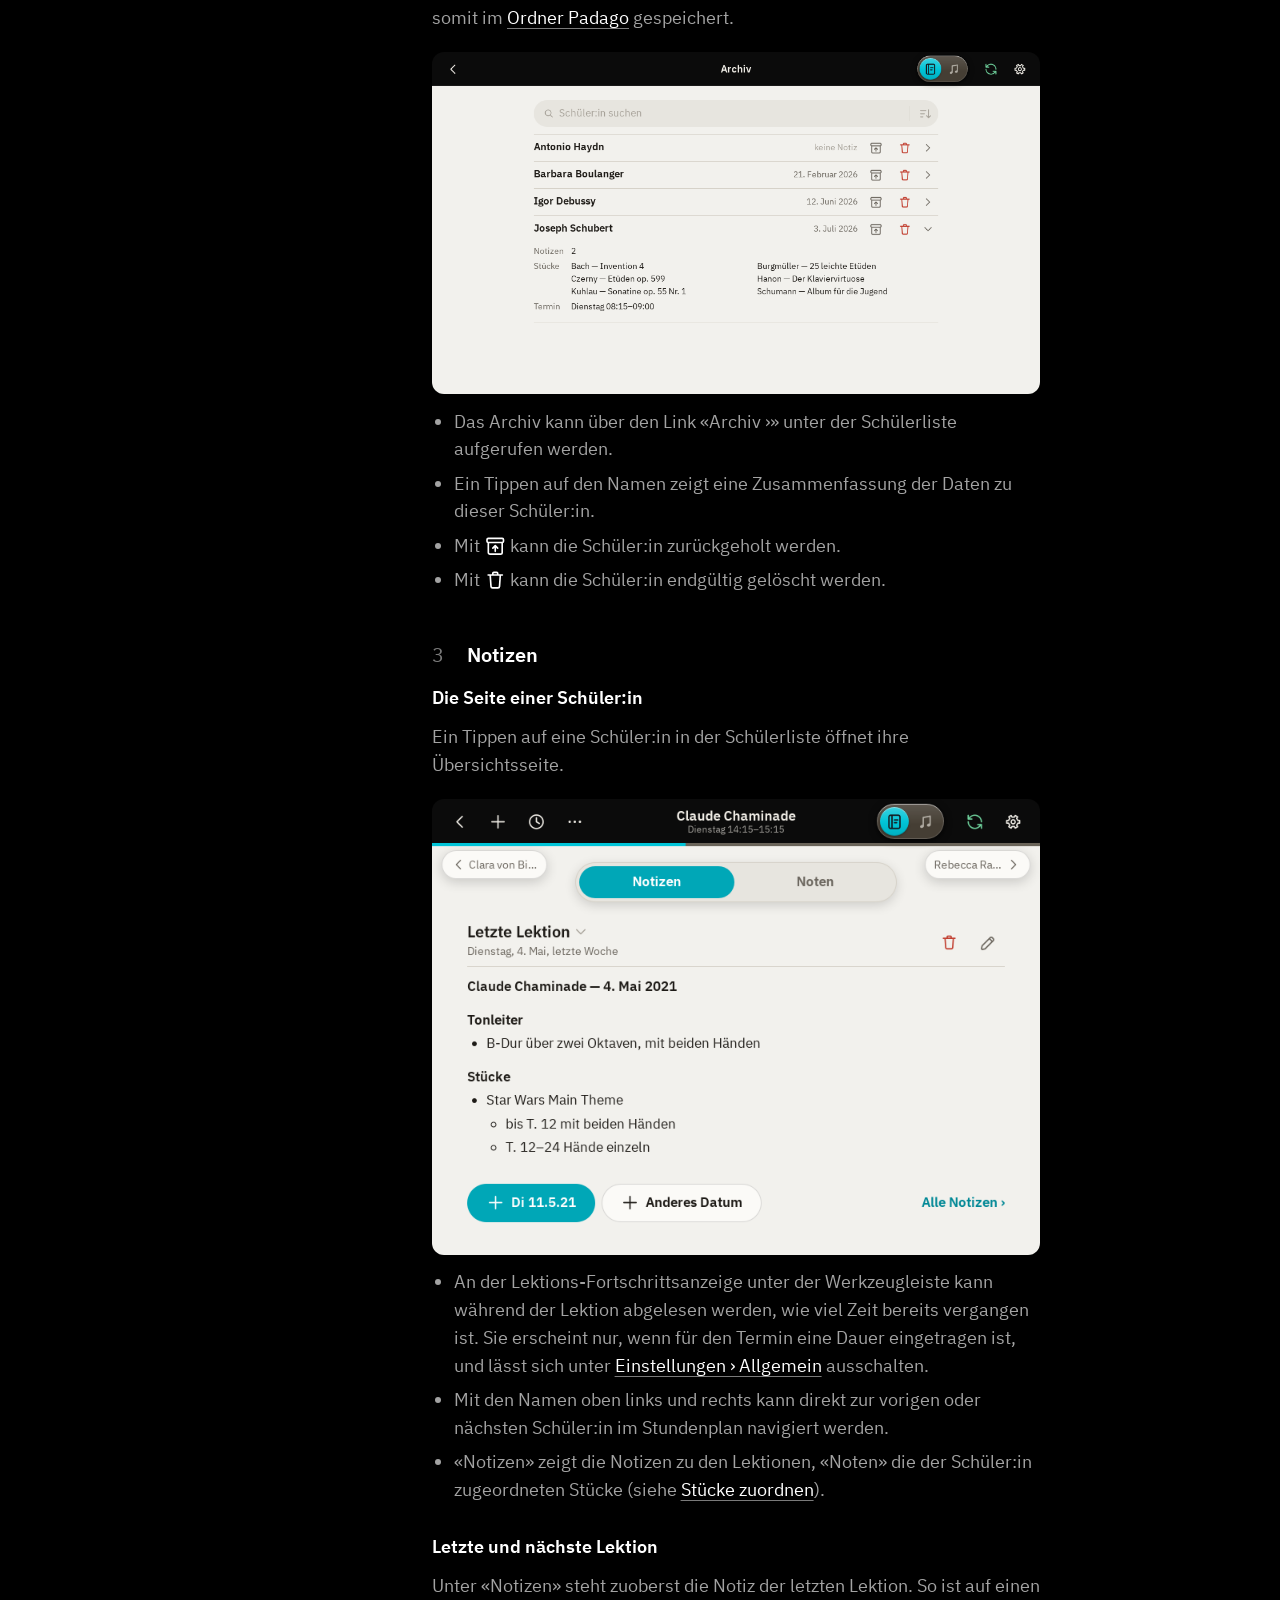
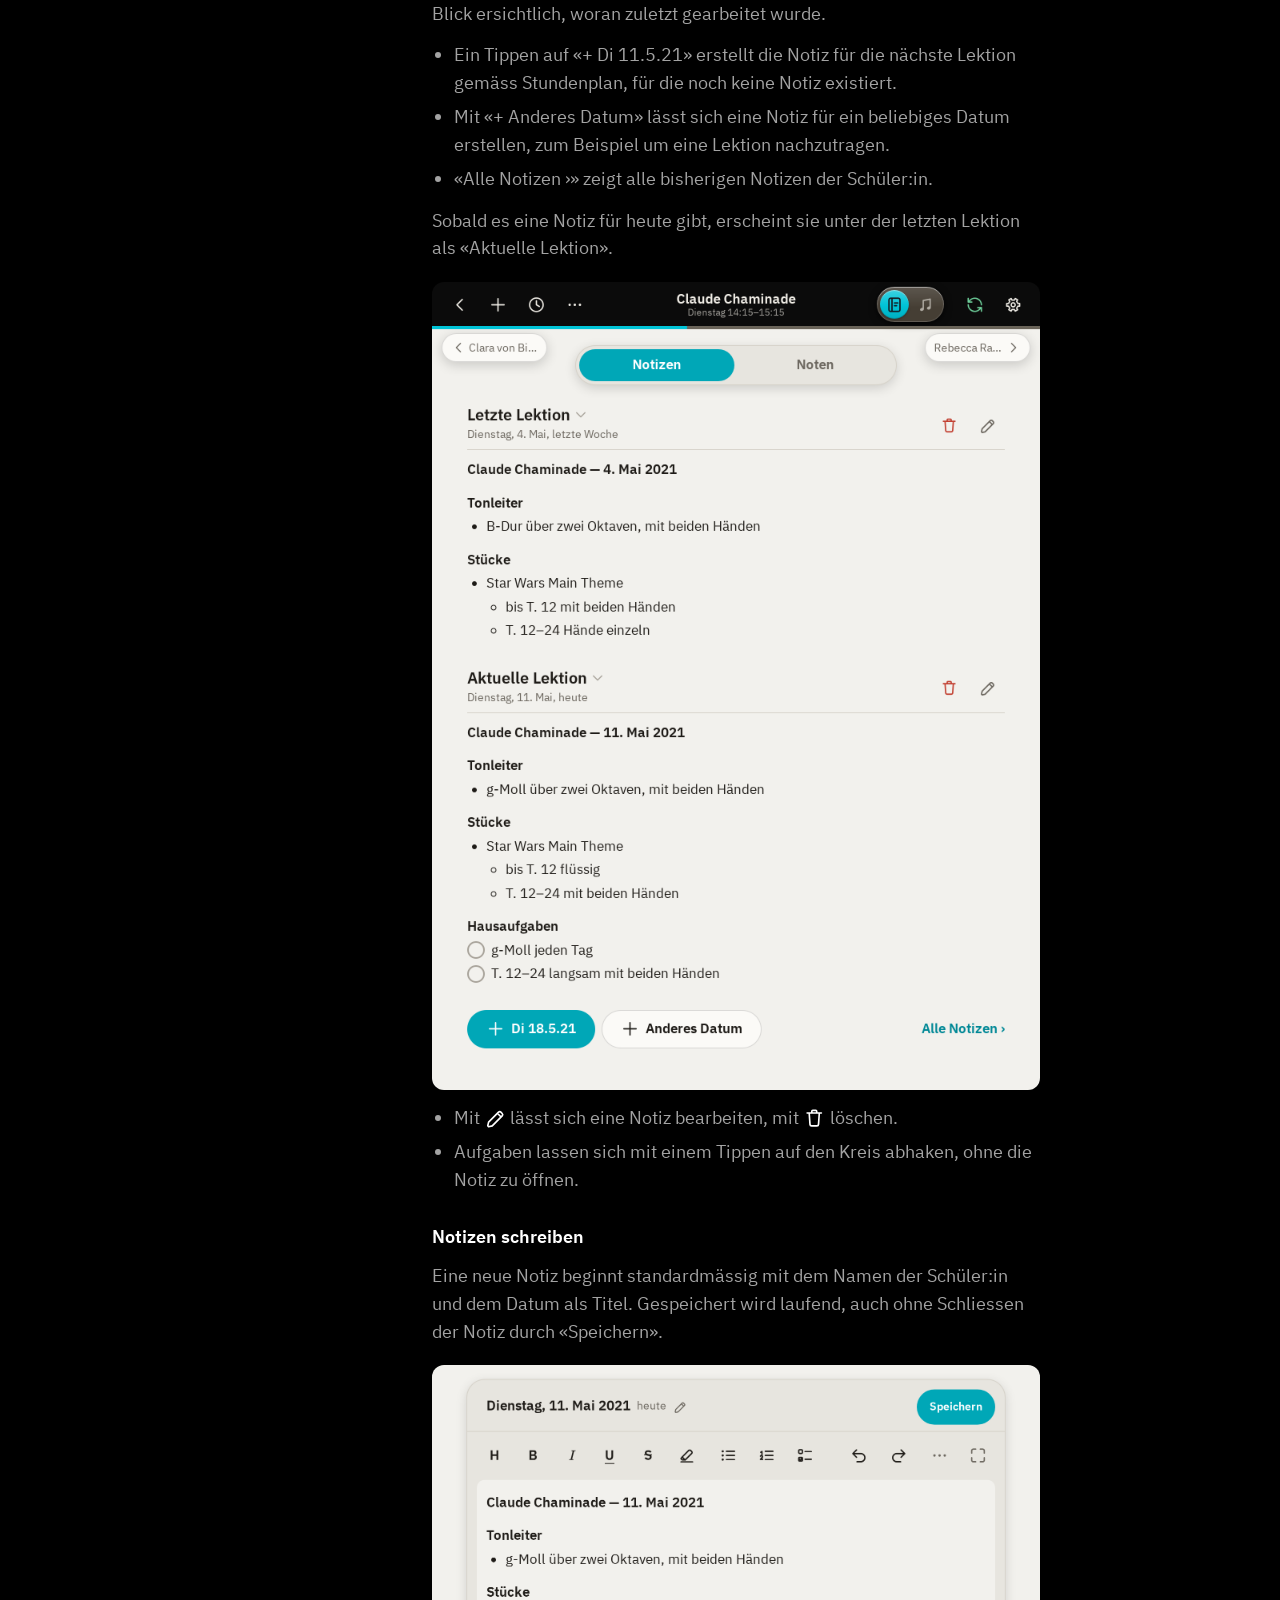
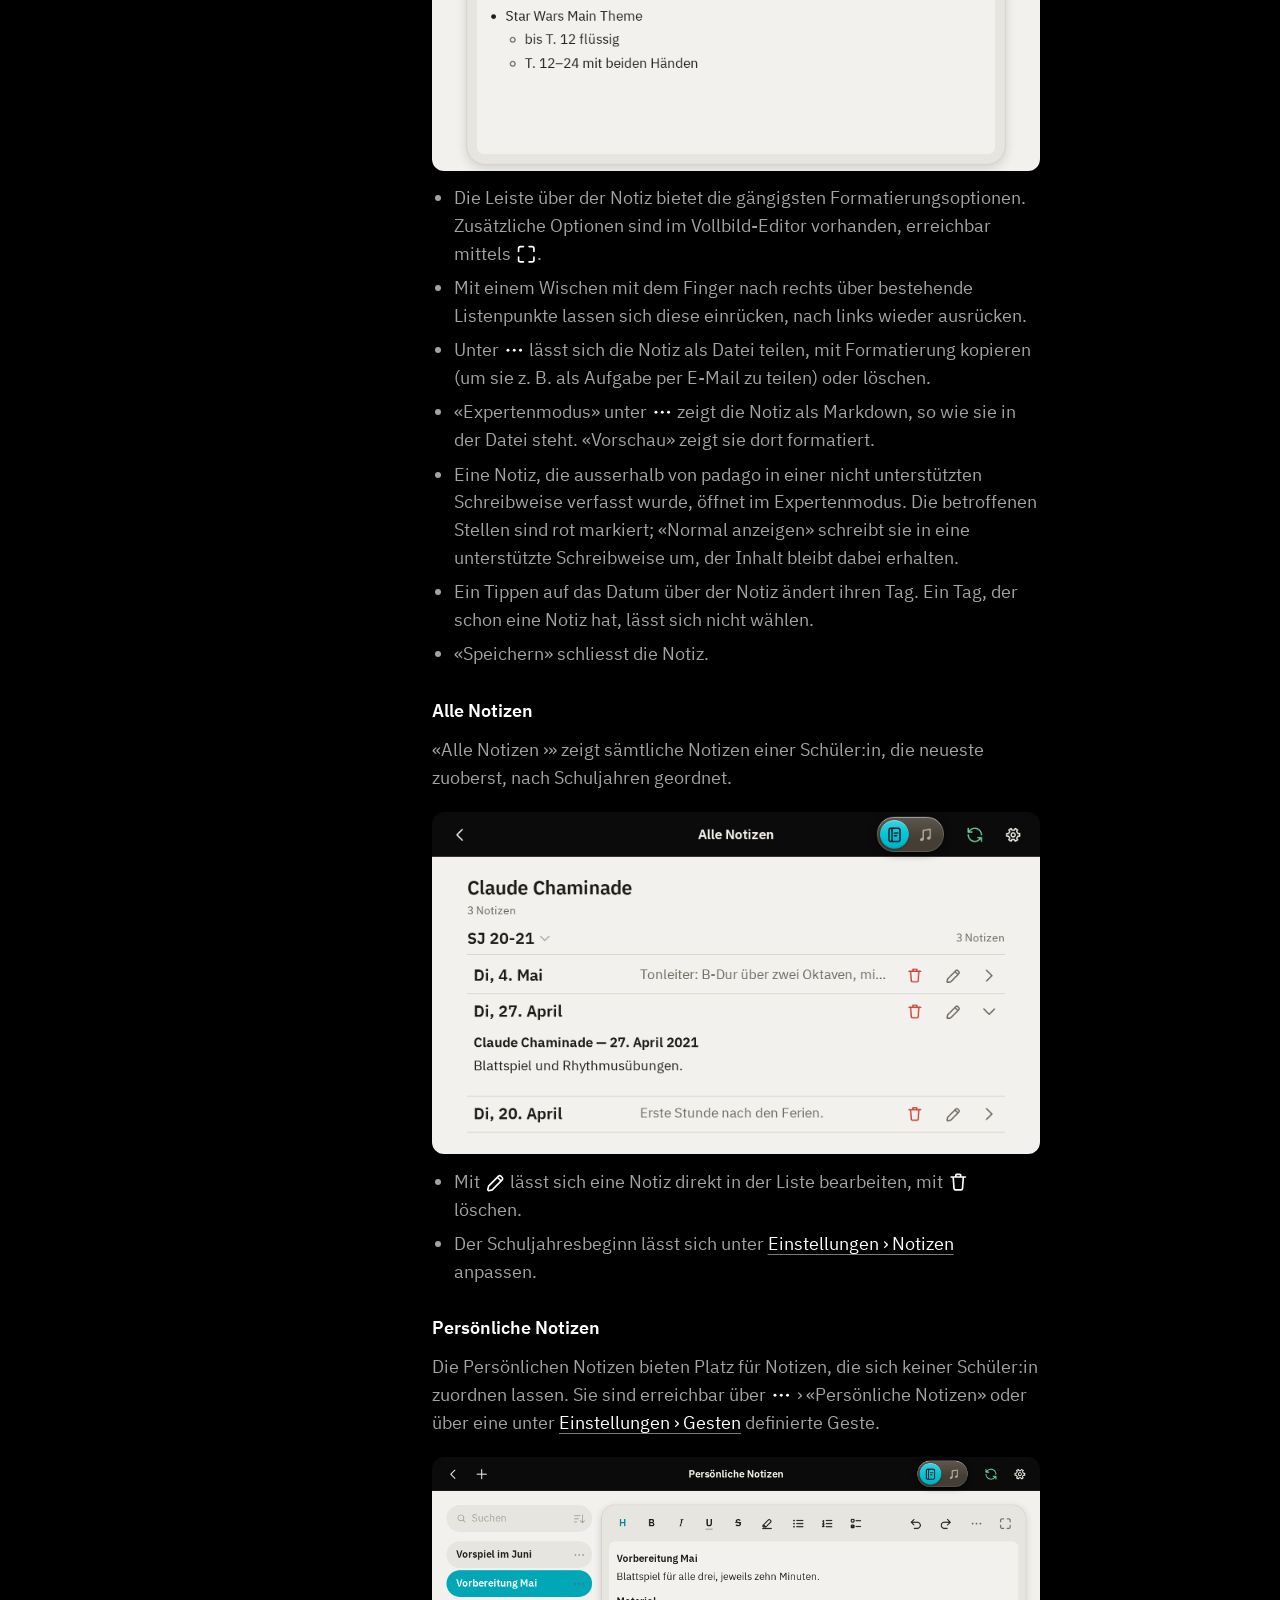
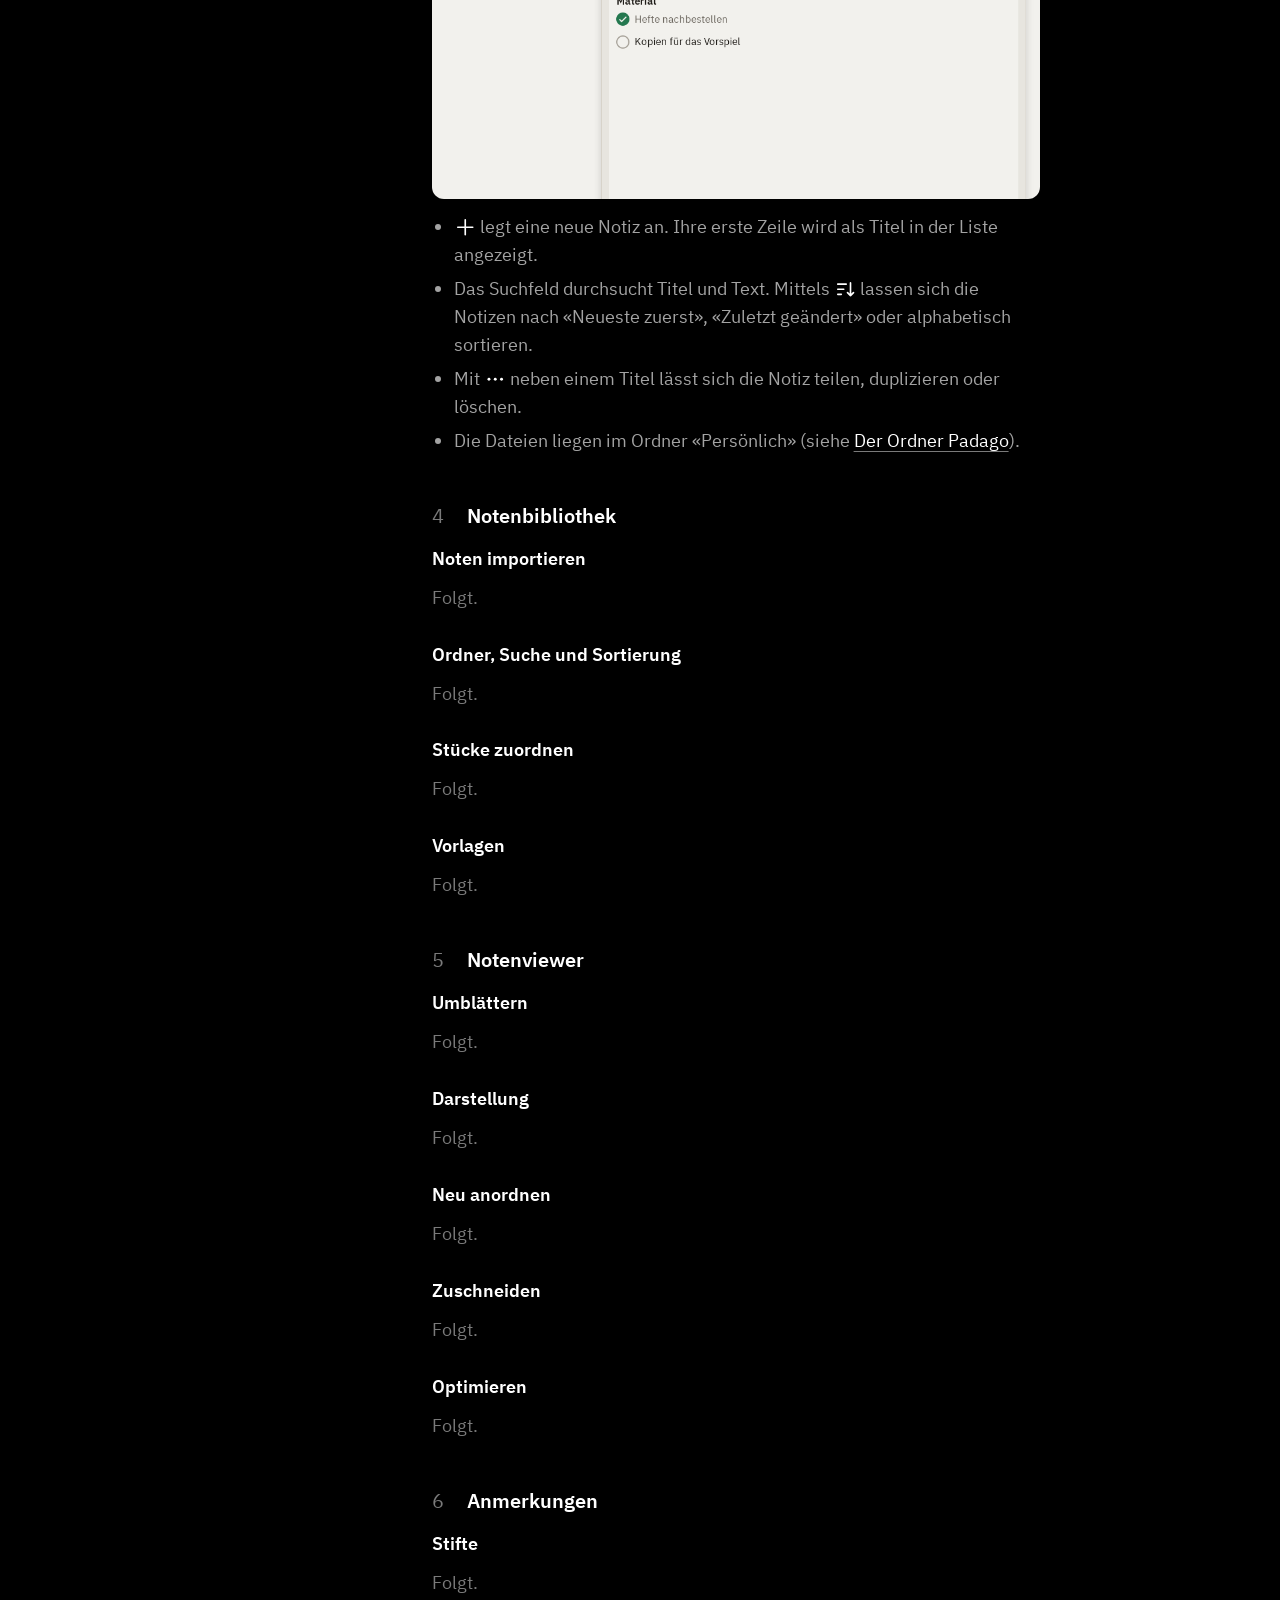
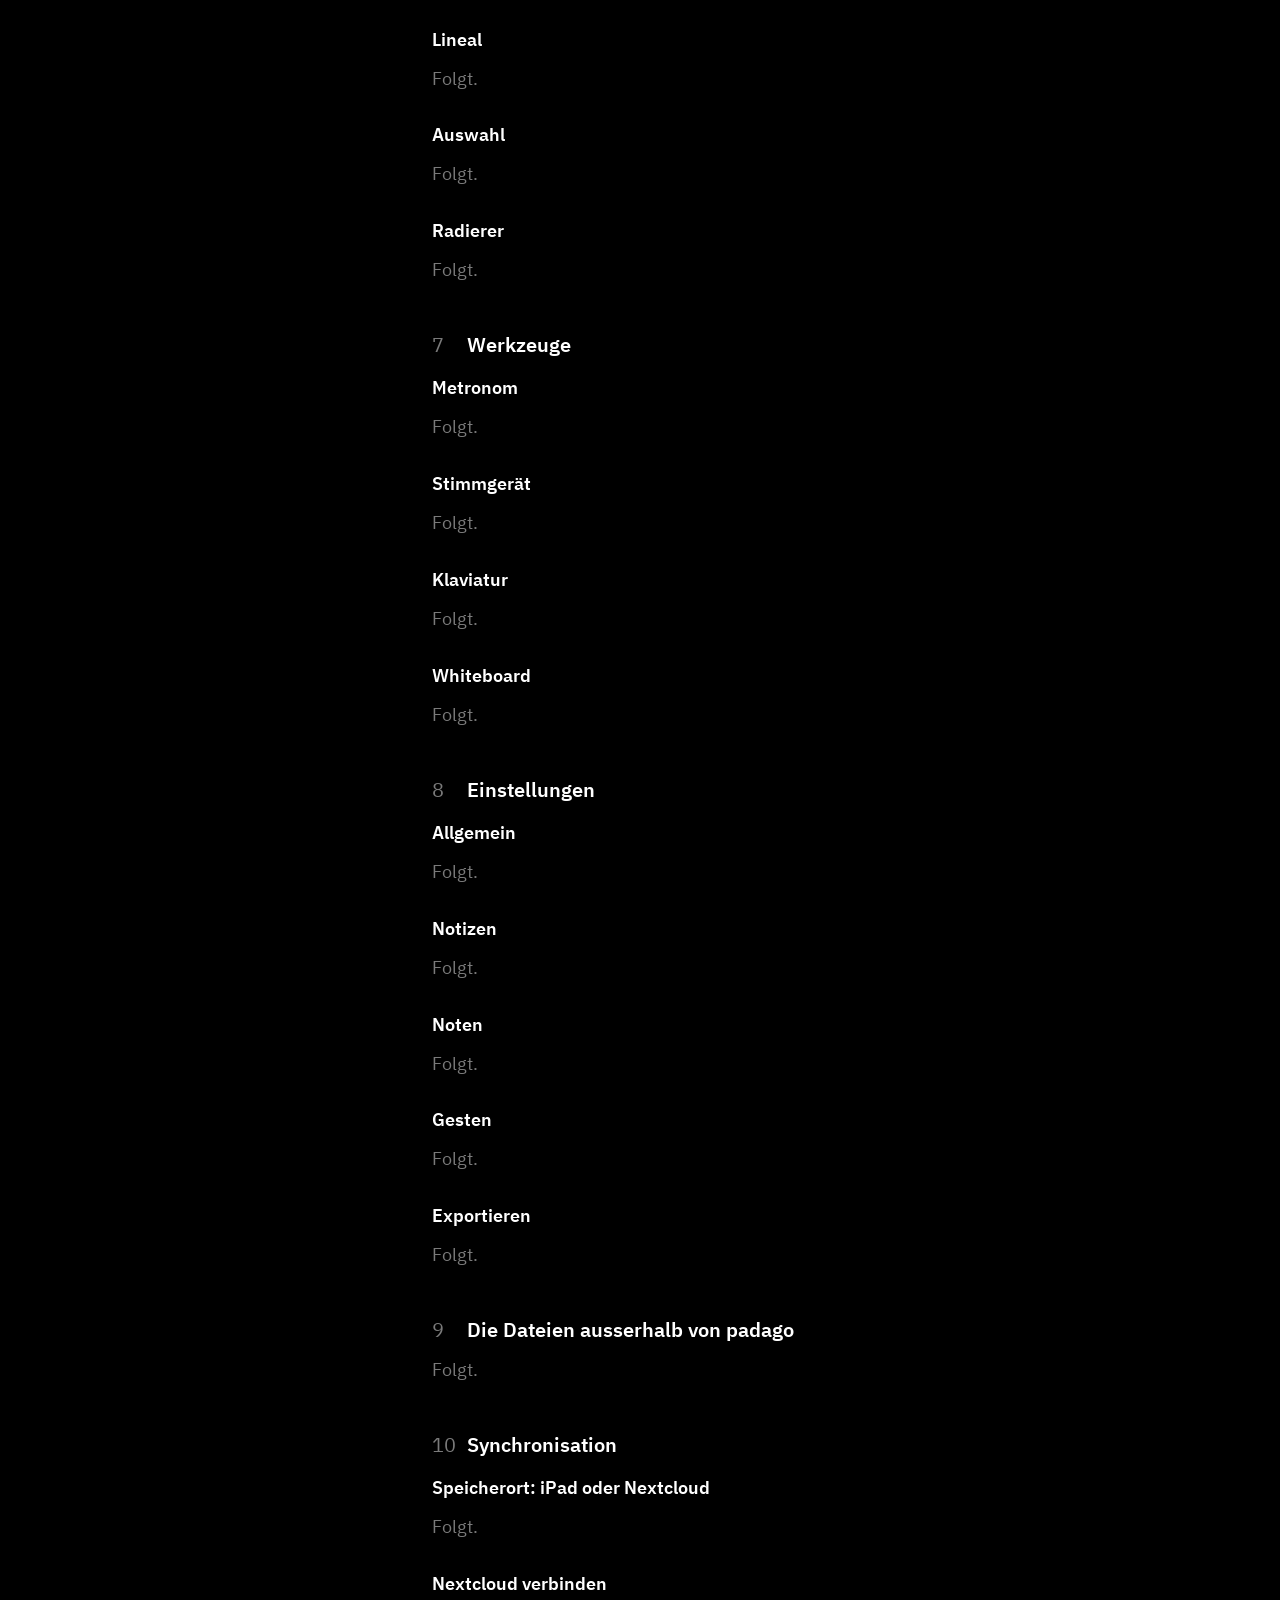
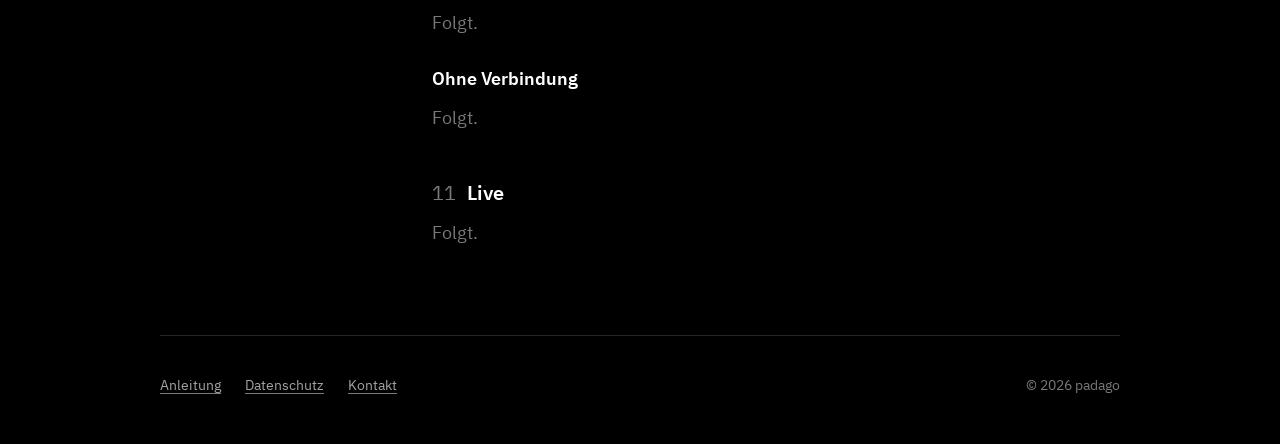
==== commit 08016b52: "Anleitungen populated until 3. Notizen" ====
--- a/anleitung/index.html
+++ b/anleitung/index.html
@@ -4,7 +4,7 @@
 <meta charset="utf-8">
 <meta name="viewport" content="width=device-width, initial-scale=1">
 <title>Anleitung – padago</title>
-<meta name="description" content="Wie padago funktioniert: Einrichten, Schülerliste, Notizen, Notenbibliothek, Notenviewer und mehr.">
+<meta name="description" content="Wie padago funktioniert: Schülerliste, Notizen, Notenbibliothek, Notenviewer und mehr.">
 <meta name="theme-color" content="#000000">
 <meta name="color-scheme" content="dark">
 <link rel="icon" href="../logo/favicon-64.png" sizes="64x64">
@@ -13,6 +13,54 @@
 </head>
 <body>
 
+<!-- The app's own icons, as the text names its buttons by them: copied by
+     hand from the sprite in padago/public/index.html. -->
+<svg hidden aria-hidden="true" xmlns="http://www.w3.org/2000/svg">
+  <symbol id="i-plus" viewBox="0 0 24 24"><path d="M12 4v16M4 12h16"/></symbol>
+  <symbol id="i-close" viewBox="0 0 24 24"><path d="M6.3 6.3 17.7 17.7M17.7 6.3 6.3 17.7"/></symbol>
+  <symbol id="i-more" viewBox="0 0 24 24">
+    <circle cx="5.3" cy="12" r="1.55" fill="currentColor" stroke="none"/>
+    <circle cx="12" cy="12" r="1.55" fill="currentColor" stroke="none"/>
+    <circle cx="18.7" cy="12" r="1.55" fill="currentColor" stroke="none"/>
+  </symbol>
+  <symbol id="i-clock" viewBox="0 0 24 24"><circle cx="12" cy="12" r="8.8"/><path d="M12 6.8V12l3.8 2.2"/></symbol>
+  <symbol id="i-today" viewBox="0 0 24 24">
+    <path d="M5.6 5.2h12.8a2.2 2.2 0 0 1 2.2 2.2v11a2.2 2.2 0 0 1-2.2 2.2H5.6a2.2 2.2 0 0 1-2.2-2.2v-11a2.2 2.2 0 0 1 2.2-2.2zM3.4 9.8h17.2M8.2 3.4v3.6M15.8 3.4v3.6"/>
+    <circle cx="12" cy="15.4" r="1.6" fill="currentColor" stroke="none"/>
+  </symbol>
+  <symbol id="i-sort" viewBox="0 0 24 24">
+    <path d="M4 6.6h9M4 12h6.4M4 17.4h3.8"/>
+    <path d="M17.6 5.2v13.6M14.4 15.6l3.2 3.2 3.2-3.2"/>
+  </symbol>
+  <symbol id="i-pencil" viewBox="0 0 24 24">
+    <path d="M4 20l.9-3.9L15.5 5.5a1.8 1.8 0 0 1 2.5 0l1.4 1.4a1.8 1.8 0 0 1 0 2.5L8.8 20.1l-3.9.9zM14.3 6.7 17.7 10.1"/>
+  </symbol>
+  <symbol id="i-trash" viewBox="0 0 24 24">
+    <path d="M4.4 6.4h15.2M9.4 6.4V4.6a1 1 0 0 1 1-1h3.2a1 1 0 0 1 1 1v1.8M6.6 6.4l.85 12.1a1.7 1.7 0 0 0 1.7 1.6h5.7a1.7 1.7 0 0 0 1.7-1.6L17.4 6.4"/>
+  </symbol>
+  <symbol id="i-unarchive" viewBox="0 0 24 24">
+    <path d="M4.6 3.6h14.8a1.4 1.4 0 0 1 1.4 1.4v1.6a1.4 1.4 0 0 1-1.4 1.4H4.6a1.4 1.4 0 0 1-1.4-1.4V5a1.4 1.4 0 0 1 1.4-1.4zM4.6 8v10.6a1.8 1.8 0 0 0 1.8 1.8h11.2a1.8 1.8 0 0 0 1.8-1.8V8"/>
+    <path d="M12 17.4v-6M9.4 14 12 11.4 14.6 14"/>
+  </symbol>
+  <symbol id="i-import" viewBox="0 0 24 24">
+    <path d="M12 3v10.4M8.6 10 12 13.4l3.4-3.4"/>
+    <path d="M8 6.6H5.8a2 2 0 0 0-2 2v9.6a2 2 0 0 0 2 2h12.4a2 2 0 0 0 2-2V8.6a2 2 0 0 0-2-2H16"/>
+  </symbol>
+  <symbol id="i-undo" viewBox="0 0 24 24">
+    <path d="M4.2 9.6h9.4a5.3 5.3 0 0 1 0 10.6H8.6M8 4.8 3.2 9.6 8 14.4"/>
+  </symbol>
+  <symbol id="i-redo" viewBox="0 0 24 24">
+    <path d="M19.8 9.6h-9.4a5.3 5.3 0 0 0 0 10.6h5M16 4.8l4.8 4.8-4.8 4.8"/>
+  </symbol>
+  <symbol id="i-reset" viewBox="0 0 24 24">
+    <path d="M4.4 5v14"/>
+    <path d="M20 12H9.2M13.8 7.6 9.2 12l4.6 4.4"/>
+  </symbol>
+  <symbol id="i-full" viewBox="0 0 24 24">
+    <path d="M9 3.8H5.8a2 2 0 0 0-2 2V9M15 3.8h3.2a2 2 0 0 1 2 2V9M9 20.2H5.8a2 2 0 0 1-2-2V15M15 20.2h3.2a2 2 0 0 0 2-2V15"/>
+  </symbol>
+</svg>
+
 <header class="wrap top">
   <a href="../"><img src="../logo/padago-wordmark-white.svg" alt="padago, zur Startseite" width="768" height="374"></a>
 </header>
@@ -21,62 +69,206 @@
   <nav class="toc" aria-labelledby="inhalt">
     <h2 id="inhalt">Inhalt</h2>
     <ol>
-        <li><a href="#einrichten">Einrichten</a></li>
+        <li><a href="#einleitung">Einleitung</a></li>
         <li><a href="#schuelerliste">Schülerliste</a></li>
         <li><a href="#notizen">Notizen</a></li>
         <li><a href="#notenbibliothek">Notenbibliothek</a></li>
         <li><a href="#notenviewer">Notenviewer</a></li>
         <li><a href="#anmerkungen">Anmerkungen</a></li>
         <li><a href="#werkzeuge">Werkzeuge</a></li>
+        <li><a href="#einstellungen">Einstellungen</a></li>
+        <li><a href="#dateien">Die Dateien ausserhalb von padago</a></li>
+        <li><a href="#synchronisation">Synchronisation</a></li>
         <li><a href="#live">Live</a></li>
-        <li><a href="#einstellungen">Einstellungen</a></li>
-        <li><a href="#offline">Offline und Synchronisation</a></li>
-        <li><a href="#dateien">Die Dateien ausserhalb von padago</a></li>
-        <li><a href="#hilfe">Hilfe</a></li>
     </ol>
   </nav>
 
   <article class="prose">
     <h1>Anleitung</h1>
-    <p class="lead">Diese Anleitung entsteht gerade. Fragen beantwortet <a href="mailto:info@padago.org">info@padago.org</a>.</p>
+    <p class="lead">Diese Anleitung entsteht gerade.</p>
 
     <div class="doc">
-      <section aria-labelledby="einrichten">
-        <h2 id="einrichten">Einrichten</h2>
-        <h3 id="voraussetzungen">Was padago braucht</h3>
-        <p class="todo">Folgt.</p>
-        <h3 id="speicherort">Speicherort: iPad oder Nextcloud</h3>
-        <p class="todo">Folgt.</p>
-        <h3 id="nextcloud">Nextcloud verbinden</h3>
-        <p class="todo">Folgt.</p>
+      <section aria-labelledby="einleitung">
+        <h2 id="einleitung">Einleitung</h2>
+        <h3 id="geraete">Unterstützte Geräte</h3>
+        <ul>
+          <li>iPad mit iPadOS 17 oder neuer</li>
+        </ul>
         <h3 id="ordner">Der Ordner Padago</h3>
-        <p class="todo">Folgt.</p>
+        <p>Alle Daten werden in einem Ordner auf dem iPad gespeichert, in der Dateien-App unter «Auf meinem iPad» › «padago» › «Padago». Dieser Ordner kann jederzeit aus padago heraus angezeigt werden: «Einstellungen» › «Speicher» › «In Dateien zeigen».</p>
+        <p>Darin liegen zwei Unterordner:</p>
+        <ul>
+          <li><strong>Noten</strong>: die Notenbibliothek, als PDF-Dateien, beliebig in Unterordner geordnet.</li>
+          <li><strong>Notizen</strong>: ein Ordner pro Schüler:in mit den Notizen, den zugeordneten Stücken und den Anmerkungen. Dazu «Persönlich» für die persönlichen Notizen und «archiv» für archivierte Schüler:innen.</li>
+        </ul>
+        <p>Es sind gewöhnliche Dateien, lesbar auch ohne padago (siehe <a href="#dateien">Die Dateien ausserhalb von padago</a>).</p>
       </section>
 
       <section aria-labelledby="schuelerliste">
         <h2 id="schuelerliste">Schülerliste</h2>
+        <p>Die Schülerliste ist der Stundenplan: Alle Schüler:innen stehen unter ihrem Unterrichtstag, nach Uhrzeit geordnet. Rechts steht, wann die letzte Notiz verfasst wurde. Ein Tippen auf den Namen öffnet die Seite der Schüler:in.</p>
+        <figure class="shot shot--crop">
+          <a href="../screenshots/schuelerliste.webp"><img src="../screenshots/schuelerliste.webp" width="1520" height="2020" loading="lazy" decoding="async" alt="Die Schülerliste, nach Wochentagen geordnet, mit Uhrzeit und dem Alter der letzten Notiz; die laufende Lektion ist umrandet"></a>
+        </figure>
+        <ul>
+          <li>Die laufende Lektion ist farbig umrandet.</li>
+          <li>Ein Tippen auf einen Wochentag klappt ihn zu oder auf.</li>
+          <li>Ein Tippen auf <svg class="ico" role="img" aria-label="Kalender"><use href="#i-today"/></svg> im Suchfeld zeigt nur den heutigen Tag.</li>
+          <li>Mittels <svg class="ico" role="img" aria-label="Sortieren"><use href="#i-sort"/></svg> im Suchfeld kann die Liste nach Stundenplan oder alphabetisch sortiert werden.</li>
+          <li>Ein Tippen auf <svg class="ico" role="img" aria-label="Uhr"><use href="#i-clock"/></svg> oben öffnet die laufende oder als nächstes folgende Lektion.</li>
+        </ul>
+
         <h3 id="hinzufuegen">Schüler:innen hinzufügen</h3>
-        <p class="todo">Folgt.</p>
-        <h3 id="termine">Tag, Uhrzeit und Dauer</h3>
-        <p class="todo">Folgt.</p>
+        <p>Ein Tippen auf <svg class="ico" role="img" aria-label="Plus"><use href="#i-plus"/></svg> oben öffnet «Schüler:in hinzufügen». Nötig ist nur der Name.</p>
+        <figure class="shot shot--crop" style="--at: 50%">
+          <a href="../screenshots/hinzufuegen.webp"><img src="../screenshots/hinzufuegen.webp" width="1520" height="2020" loading="lazy" decoding="async" alt="Das Fenster «Schüler:in hinzufügen» mit Name, Tag, Uhrzeit und Dauer über der Schülerliste"></a>
+        </figure>
+        <ul>
+          <li>Mit <svg class="ico" role="img" aria-label="Plus"><use href="#i-plus"/></svg> neben der Dauer lässt sich ein weiterer Termin hinzufügen, für Schüler:innen, die mehrmals pro Woche kommen.</li>
+          <li>«Hinzufügen und fertig» schliesst das Fenster.</li>
+          <li>«Hinzufügen und weiter» lässt es offen für die nächste Schüler:in. Die Uhrzeit rückt dabei um die Dauer weiter.</li>
+        </ul>
+
         <h3 id="bearbeiten">Liste bearbeiten</h3>
-        <p class="todo">Folgt.</p>
+        <p>Ein Tippen auf <svg class="ico" role="img" aria-label="Stift"><use href="#i-pencil"/></svg> oben öffnet die Liste zum Bearbeiten. Jede Zeile ist ein Termin: Tag, Uhrzeit, Name und Dauer lassen sich direkt antippen und ändern. Mit <svg class="ico" role="img" aria-label="Mehr"><use href="#i-more"/></svg> am Ende der Zeile lassen sich Termine hinzufügen oder entfernen sowie Schüler:innen archivieren oder löschen.</p>
+        <figure class="shot shot--crop" style="--shot: 1 / 1">
+          <a href="../screenshots/bearbeiten.webp"><img src="../screenshots/bearbeiten.webp" width="1520" height="2020" loading="lazy" decoding="async" alt="Die Liste beim Bearbeiten: geänderte Werte umrandet, eine Schülerin zum Löschen markiert, das Menü einer Zeile offen"></a>
+        </figure>
+        <ul>
+          <li>Geänderte Werte sind farbig umrandet.</li>
+          <li>Gespeichert wird erst mit «Speichern». <svg class="ico" role="img" aria-label="Kreuz"><use href="#i-close"/></svg> verwirft alle Änderungen und beendet das Bearbeiten. Mit <svg class="ico" role="img" aria-label="Rückgängig"><use href="#i-undo"/></svg> und <svg class="ico" role="img" aria-label="Wiederherstellen"><use href="#i-redo"/></svg> lassen sich einzelne Schritte rückgängig machen und wiederherstellen, mit <svg class="ico" role="img" aria-label="Zurücksetzen"><use href="#i-reset"/></svg> alle Änderungen auf einmal zurücksetzen.</li>
+          <li>Ein neuer Name benennt auch den Ordner der Schüler:in um.</li>
+          <li>«Löschen» entfernt die Schüler:in mit allen Notizen. «Archivieren» entfernt sie aus dem Stundenplan, behält aber alle Dateien (siehe <a href="#archiv">Archiv</a>).</li>
+        </ul>
+
         <h3 id="stundenplaner">Stundenplaner</h3>
-        <p class="todo">Folgt.</p>
+        <p>Der Stundenplaner (<svg class="ico" role="img" aria-label="Mehr"><use href="#i-more"/></svg> › «Stundenplaner») erleichtert die Planung sowie grosse Veränderungen am Stundenplan.</p>
+        <figure class="shot shot--crop" style="--shot: 3 / 2">
+          <a href="../screenshots/stundenplaner.webp"><img src="../screenshots/stundenplaner.webp" width="2020" height="1520" loading="lazy" decoding="async" alt="Der Stundenplaner beim Einteilen: am Dienstag vier Lektionen und darunter der gewählte Platz um 14:15, am Donnerstag drei Lektionen und «+ weiter», unten die noch nicht eingeteilten Schüler:innen"></a>
+        </figure>
+        <ul>
+          <li>Im oberen Teil befindet sich die Einteilung, während im unteren Teil alle noch nicht eingeteilten Schüler:innen aufgelistet sind.</li>
+          <li>Um eine Schüler:in einzuteilen, wähle erst einen Platz im Stundenplan: «+ Beginn» am Anfang eines Tages, «+ weiter» an seinem Ende oder «+ Tag» für einen neuen Unterrichtstag. Die Uhrzeit des gewählten Platzes lässt sich antippen, um sie zu ändern. Tippe dann unten auf die gewünschte Schüler:in, um sie diesem Platz zuzuteilen. Der gewählte Platz rückt automatisch um ihre Dauer weiter, bereit für die nächste Schüler:in.</li>
+          <li>Schüler:innen lassen sich auch an einen freien Platz ziehen. Auf eine bestehende Lektion gezogen, wird diese Zeit von beiden Schüler:innen besetzt, etwa für wöchentlich abwechselnden Unterricht.</li>
+          <li>Eine von Hand geänderte Uhrzeit bleibt, wo sie ist. Überschneidungen sind erlaubt und rot markiert.</li>
+          <li>Mit langem Drücken auf eine Schüler:in in der Liste unten lässt sich diese bearbeiten (Dauer, Termine pro Woche) sowie archivieren oder löschen.</li>
+          <li>Mit <svg class="ico" role="img" aria-label="Plus"><use href="#i-plus"/></svg> lassen sich neue Schüler:innen hinzufügen.</li>
+          <li>Gespeichert wird erst mit «Speichern». <svg class="ico" role="img" aria-label="Kreuz"><use href="#i-close"/></svg> verwirft alle Änderungen und schliesst den Stundenplaner. Mit <svg class="ico" role="img" aria-label="Rückgängig"><use href="#i-undo"/></svg> und <svg class="ico" role="img" aria-label="Wiederherstellen"><use href="#i-redo"/></svg> lassen sich einzelne Schritte rückgängig machen und wiederherstellen, mit <svg class="ico" role="img" aria-label="Zurücksetzen"><use href="#i-reset"/></svg> alle vorgenommenen Änderungen auf einmal zurücksetzen.</li>
+          <li>Mittels <svg class="ico" role="img" aria-label="Papierkorb"><use href="#i-trash"/></svg> lässt sich der Stundenplan leeren, etwa für ein neues Schuljahr. Alle Schüler:innen kommen dann zurück in die Liste unten.</li>
+        </ul>
+
+        <h3 id="stundenplan-importieren">Stundenplan importieren</h3>
+        <p>Ein bestehender Stundenplan lässt sich importieren, etwa eine Liste der Schule oder eine eigene Tabelle. Er wird direkt auf dem iPad gelesen, die Datei verlässt das Gerät nicht.</p>
+        <figure class="shot shot--crop" style="--shot: 3 / 2">
+          <a href="../screenshots/importieren.webp"><img src="../screenshots/importieren.webp" width="2020" height="1520" loading="lazy" decoding="async" alt="Ein importierter Stundenplan von Dienstag bis Donnerstag, zwei Lektionen rot umrandet zum Prüfen; oben die Zusammenfassung «Stundenplan 2026-27.docx: 14 Termine, 2 zum Prüfen markiert, 1 neu», unten zwei Schüler:innen, die im Dokument fehlen"></a>
+        </figure>
+        <ol>
+          <li>Im Stundenplaner auf <svg class="ico" role="img" aria-label="Importieren"><use href="#i-import"/></svg> tippen.</li>
+          <li>«Datei» wählen oder «Text einfügen».</li>
+          <li>Die bestehende Einteilung wird durch den gefundenen Stundenplan ersetzt.</li>
+          <li>Die rot umrandeten Lektionen prüfen.</li>
+          <li>Mit «Speichern» übernehmen.</li>
+        </ol>
+        <ul>
+          <li>Rot markiert wird, was nicht sicher erkannt werden konnte: Namen, die nur fast mit bereits bestehenden Schüler:innen übereinstimmen, beim Import neu hinzugefügte Schüler:innen oder eine unklare Uhrzeit. Mittels Tippen auf eine markierte Schüler:in lässt sich diese überprüfen und gegebenenfalls anpassen.</li>
+          <li>Bisherige Schüler:innen, die im importierten Stundenplan nicht vorkommen, bleiben in der Liste und lassen sich von Hand einteilen oder entfernen.</li>
+          <li>Erkannt werden die üblichen Schreibweisen, als Liste oder als Tabelle:
+          <div class="samples">
+            <pre>Mo. 14:00–14:45 Fanny Farrenc
+14.45 Béla Boulanger, 30 min
+Dienstag
+14 Uhr Clara von Bingen
+14h45 Claude Chaminade</pre>
+            <table>
+              <thead><tr><td></td><th scope="col">Montag</th><th scope="col">Dienstag</th></tr></thead>
+              <tbody>
+                <tr><th scope="row">14:00</th><td>Fanny Farrenc</td><td>Clara von Bingen</td></tr>
+                <tr><th scope="row">14:45</th><td>Béla Boulanger</td><td>Claude Chaminade</td></tr>
+              </tbody>
+            </table>
+          </div>
+          </li>
+          <li>Unterstützte Dateien: .docx, .xlsx, .odt, .ods, .pdf (nicht gescannt), .rtf, .html, .csv, .txt</li>
+        </ul>
+
         <h3 id="archiv">Archiv</h3>
-        <p class="todo">Folgt.</p>
+        <p>Inaktive Schüler:innen können archiviert statt gelöscht werden, um ihre Notizen und Dateien zu erhalten. Notizen, Stücke und Termine bleiben somit im <a href="#ordner">Ordner Padago</a> gespeichert.</p>
+        <figure class="shot shot--crop" style="--shot: 16 / 9">
+          <a href="../screenshots/archiv.webp"><img src="../screenshots/archiv.webp" width="2020" height="1520" loading="lazy" decoding="async" alt="Das Archiv mit vier Schüler:innen, eine aufgeklappt mit Anzahl Notizen, ihren Stücken und ihrem Termin"></a>
+        </figure>
+        <ul>
+          <li>Das Archiv kann über den Link «Archiv ›» unter der Schülerliste aufgerufen werden.</li>
+          <li>Ein Tippen auf den Namen zeigt eine Zusammenfassung der Daten zu dieser Schüler:in.</li>
+          <li>Mit <svg class="ico" role="img" aria-label="Zurückholen"><use href="#i-unarchive"/></svg> kann die Schüler:in zurückgeholt werden.</li>
+          <li>Mit <svg class="ico" role="img" aria-label="Papierkorb"><use href="#i-trash"/></svg> kann die Schüler:in endgültig gelöscht werden.</li>
+        </ul>
       </section>
 
       <section aria-labelledby="notizen">
         <h2 id="notizen">Notizen</h2>
+        <h3 id="seite">Die Seite einer Schüler:in</h3>
+        <p>Ein Tippen auf eine Schüler:in in der Schülerliste öffnet ihre Übersichtsseite.</p>
+        <figure class="shot shot--crop">
+          <a href="../screenshots/lektionen.webp"><img src="../screenshots/lektionen.webp" width="1520" height="2020" loading="lazy" decoding="async" alt="Die Seite einer Schülerin vor der Lektion: oben ihr Name mit Tag und Uhrzeit, darunter die vorherige und die nächste Schüler:in, «Notizen» und «Noten», die Notiz der letzten Lektion und die Knöpfe «+ Di 11.5.21», «+ Anderes Datum» und «Alle Notizen ›»"></a>
+        </figure>
+        <ul>
+          <li>An der Lektions-Fortschrittsanzeige unter der Werkzeugleiste kann während der Lektion abgelesen werden, wie viel Zeit bereits vergangen ist. Sie erscheint nur, wenn für den Termin eine Dauer eingetragen ist, und lässt sich unter <a href="#allgemein">Einstellungen › Allgemein</a> ausschalten.</li>
+          <li>Mit den Namen oben links und rechts kann direkt zur vorigen oder nächsten Schüler:in im Stundenplan navigiert werden.</li>
+          <li>«Notizen» zeigt die Notizen zu den Lektionen, «Noten» die der Schüler:in zugeordneten Stücke (siehe <a href="#zuordnen">Stücke zuordnen</a>).</li>
+        </ul>
+
         <h3 id="lektionen">Letzte und nächste Lektion</h3>
-        <p class="todo">Folgt.</p>
-        <h3 id="editor">Schreiben und formatieren</h3>
-        <p class="todo">Folgt.</p>
+        <p>Unter «Notizen» steht zuoberst die Notiz der letzten Lektion. So ist auf einen Blick ersichtlich, woran zuletzt gearbeitet wurde.</p>
+        <ul>
+          <li>Ein Tippen auf «+ Di 11.5.21» erstellt die Notiz für die nächste Lektion gemäss Stundenplan, für die noch keine Notiz existiert.</li>
+          <li>Mit «+ Anderes Datum» lässt sich eine Notiz für ein beliebiges Datum erstellen, zum Beispiel um eine Lektion nachzutragen.</li>
+          <li>«Alle Notizen ›» zeigt alle bisherigen Notizen der Schüler:in.</li>
+        </ul>
+        <p>Sobald es eine Notiz für heute gibt, erscheint sie unter der letzten Lektion als «Aktuelle Lektion».</p>
+        <figure class="shot">
+          <a href="../screenshots/aktuelle-lektion.webp"><img src="../screenshots/aktuelle-lektion.webp" width="1520" height="2020" loading="lazy" decoding="async" alt="Die Seite derselben Schülerin mit der Notiz von heute: unter der letzten Lektion die aktuelle Lektion mit Tonleiter, Stücken und zwei Hausaufgaben zum Abhaken"></a>
+        </figure>
+        <ul>
+          <li>Mit <svg class="ico" role="img" aria-label="Stift"><use href="#i-pencil"/></svg> lässt sich eine Notiz bearbeiten, mit <svg class="ico" role="img" aria-label="Papierkorb"><use href="#i-trash"/></svg> löschen.</li>
+          <li>Aufgaben lassen sich mit einem Tippen auf den Kreis abhaken, ohne die Notiz zu öffnen.</li>
+        </ul>
+
+        <h3 id="editor">Notizen schreiben</h3>
+        <p>Eine neue Notiz beginnt standardmässig mit dem Namen der Schüler:in und dem Datum als Titel. Gespeichert wird laufend, auch ohne Schliessen der Notiz durch «Speichern».</p>
+        <figure class="shot shot--crop" style="--shot: 3 / 2; --at: 92%">
+          <a href="../screenshots/lektion.webp"><img src="../screenshots/lektion.webp" width="1520" height="2020" loading="lazy" decoding="async" alt="Die Notiz von heute beim Schreiben: oben das Datum und «Speichern», darunter die Leiste zum Formatieren und der Text mit Überschriften und Listen"></a>
+        </figure>
+        <ul>
+          <li>Die Leiste über der Notiz bietet die gängigsten Formatierungsoptionen. Zusätzliche Optionen sind im Vollbild-Editor vorhanden, erreichbar mittels <svg class="ico" role="img" aria-label="Vollbild"><use href="#i-full"/></svg>.</li>
+          <li>Mit einem Wischen mit dem Finger nach rechts über bestehende Listenpunkte lassen sich diese einrücken, nach links wieder ausrücken.</li>
+          <li>Unter <svg class="ico" role="img" aria-label="Mehr"><use href="#i-more"/></svg> lässt sich die Notiz als Datei teilen, mit Formatierung kopieren (um sie z.&nbsp;B. als Aufgabe per E-Mail zu teilen) oder löschen.</li>
+          <li>«Expertenmodus» unter <svg class="ico" role="img" aria-label="Mehr"><use href="#i-more"/></svg> zeigt die Notiz als Markdown, so wie sie in der Datei steht. «Vorschau» zeigt sie dort formatiert.</li>
+          <li>Eine Notiz, die ausserhalb von padago in einer nicht unterstützten Schreibweise verfasst wurde, öffnet im Expertenmodus. Die betroffenen Stellen sind rot markiert; «Normal anzeigen» schreibt sie in eine unterstützte Schreibweise um, der Inhalt bleibt dabei erhalten.</li>
+          <li>Ein Tippen auf das Datum über der Notiz ändert ihren Tag. Ein Tag, der schon eine Notiz hat, lässt sich nicht wählen.</li>
+          <li>«Speichern» schliesst die Notiz.</li>
+        </ul>
+
         <h3 id="verlauf">Alle Notizen</h3>
-        <p class="todo">Folgt.</p>
+        <p>«Alle Notizen ›» zeigt sämtliche Notizen einer Schüler:in, die neueste zuoberst, nach Schuljahren geordnet.</p>
+        <figure class="shot shot--crop" style="--shot: 16 / 9">
+          <a href="../screenshots/verlauf.webp"><img src="../screenshots/verlauf.webp" width="1520" height="2020" loading="lazy" decoding="async" alt="Alle Notizen einer Schülerin im Schuljahr 20-21, jede Zeile mit Datum, Anfang der Notiz, Papierkorb und Stift; eine Notiz ist zum Lesen geöffnet"></a>
+        </figure>
+        <ul>
+          <li>Mit <svg class="ico" role="img" aria-label="Stift"><use href="#i-pencil"/></svg> lässt sich eine Notiz direkt in der Liste bearbeiten, mit <svg class="ico" role="img" aria-label="Papierkorb"><use href="#i-trash"/></svg> löschen.</li>
+          <li>Der Schuljahresbeginn lässt sich unter <a href="#einstellungen-notizen">Einstellungen › Notizen</a> anpassen.</li>
+        </ul>
+
         <h3 id="persoenlich">Persönliche Notizen</h3>
-        <p class="todo">Folgt.</p>
+        <p>Die Persönlichen Notizen bieten Platz für Notizen, die sich keiner Schüler:in zuordnen lassen. Sie sind erreichbar über <svg class="ico" role="img" aria-label="Mehr"><use href="#i-more"/></svg> › «Persönliche Notizen» oder über eine unter <a href="#gesten">Einstellungen › Gesten</a> definierte Geste.</p>
+        <figure class="shot shot--crop" style="--shot: 16 / 9">
+          <a href="../screenshots/persoenlich.webp"><img src="../screenshots/persoenlich.webp" width="2020" height="1520" loading="lazy" decoding="async" alt="Die persönlichen Notizen: links das Suchfeld und die Titel «Vorspiel im Juni» und «Vorbereitung Mai», rechts die Notiz «Vorbereitung Mai» mit einer Aufgabenliste"></a>
+        </figure>
+        <ul>
+          <li><svg class="ico" role="img" aria-label="Plus"><use href="#i-plus"/></svg> legt eine neue Notiz an. Ihre erste Zeile wird als Titel in der Liste angezeigt.</li>
+          <li>Das Suchfeld durchsucht Titel und Text. Mittels <svg class="ico" role="img" aria-label="Sortieren"><use href="#i-sort"/></svg> lassen sich die Notizen nach «Neueste zuerst», «Zuletzt geändert» oder alphabetisch sortieren.</li>
+          <li>Mit <svg class="ico" role="img" aria-label="Mehr"><use href="#i-more"/></svg> neben einem Titel lässt sich die Notiz teilen, duplizieren oder löschen.</li>
+          <li>Die Dateien liegen im Ordner «Persönlich» (siehe <a href="#ordner">Der Ordner Padago</a>).</li>
+        </ul>
       </section>
 
       <section aria-labelledby="notenbibliothek">
@@ -129,11 +321,6 @@
         <p class="todo">Folgt.</p>
       </section>
 
-      <section aria-labelledby="live">
-        <h2 id="live">Live</h2>
-        <p class="todo">Folgt.</p>
-      </section>
-
       <section aria-labelledby="einstellungen">
         <h2 id="einstellungen">Einstellungen</h2>
         <h3 id="allgemein">Allgemein</h3>
@@ -148,19 +335,24 @@
         <p class="todo">Folgt.</p>
       </section>
 
-      <section aria-labelledby="offline">
-        <h2 id="offline">Offline und Synchronisation</h2>
-        <p class="todo">Folgt.</p>
-      </section>
-
       <section aria-labelledby="dateien">
         <h2 id="dateien">Die Dateien ausserhalb von padago</h2>
         <p class="todo">Folgt.</p>
       </section>
 
-      <section aria-labelledby="hilfe">
-        <h2 id="hilfe">Hilfe</h2>
-        <p>Fragen, Fehler und Wünsche an <a href="mailto:info@padago.org">info@padago.org</a>.</p>
+      <section aria-labelledby="synchronisation">
+        <h2 id="synchronisation">Synchronisation</h2>
+        <h3 id="speicherort">Speicherort: iPad oder Nextcloud</h3>
+        <p class="todo">Folgt.</p>
+        <h3 id="nextcloud">Nextcloud verbinden</h3>
+        <p class="todo">Folgt.</p>
+        <h3 id="ohne-verbindung">Ohne Verbindung</h3>
+        <p class="todo">Folgt.</p>
+      </section>
+
+      <section aria-labelledby="live">
+        <h2 id="live">Live</h2>
+        <p class="todo">Folgt.</p>
       </section>
     </div>
   </article>
@@ -175,5 +367,33 @@
   <p>© 2026 padago</p>
 </footer>
 
+<!-- A screenshot opened whole, over the page, as on the start page. Without
+     the script, its link opens the picture on its own instead. -->
+<dialog class="view" aria-label="Bildschirmfoto">
+  <form method="dialog">
+    <button class="view__close" aria-label="Schliessen">
+      <svg viewBox="0 0 24 24" width="24" height="24" aria-hidden="true"><path d="M6 6l12 12M18 6L6 18"/></svg>
+    </button>
+  </form>
+  <img alt="">
+</dialog>
+
+<script>
+  const view = document.querySelector(".view");
+  const whole = view.querySelector("img");
+  for (const link of document.querySelectorAll(".shot a")) {
+    link.addEventListener("click", event => {
+      // A click for a new tab or window still gets one.
+      if (event.button || event.metaKey || event.ctrlKey || event.shiftKey || event.altKey) return;
+      event.preventDefault();
+      whole.src = link.href;
+      whole.alt = link.querySelector("img").alt;
+      view.showModal();
+    });
+  }
+  // The button, Escape, or a click anywhere closes it.
+  view.addEventListener("click", () => view.close());
+</script>
+
 </body>
 </html>
--- a/css/site.css
+++ b/css/site.css
@@ -48,6 +48,9 @@
 }
 
 img { display: block; max-width: 100%; height: auto; }
+/* hidden is HTML's; on an svg, such as a sprite of icons, browsers ignore it
+   and leave a 300 × 150 box. */
+svg[hidden] { display: none; }
 
 a {
   color: var(--ink);
@@ -358,10 +361,43 @@
 .prose h2 { font-size: 1.25rem; margin-top: 3rem; scroll-margin-top: 1.5rem; }
 .prose h3 { font-size: 1em; margin-top: 2rem; scroll-margin-top: 1.5rem; }
 .prose h2 + h3 { margin-top: 1.25rem; }
-.prose p, .prose ul { margin: .75em 0 0; }
-.prose ul { padding-left: 1.2em; }
+.prose p, .prose ul, .prose ol { margin: .75em 0 0; }
+.prose ul, .prose ol { padding-left: 1.2em; }
 .prose li + li { margin-top: .35em; }
 .prose .lead { color: var(--ink); }
+/* Text as it is typed into the app, in the page's own letters. */
+.prose pre {
+  margin: .75em 0 0;
+  padding: .75rem 1rem;
+  border: 1px solid var(--line);
+  border-radius: .75rem;
+  color: var(--ink);
+  font: inherit;
+  white-space: pre-wrap;
+}
+
+/* The same week written two ways, a list and a table, one over the other:
+   side by side, the text column is too narrow for the table's names. Each
+   in the box text typed into the app stands in. */
+.samples {
+  display: grid;
+  gap: .75rem;
+  margin-top: .75em;
+  font-size: .9375rem;
+}
+.samples > pre { margin: 0; white-space: pre; overflow-x: auto; }
+.samples > table {
+  width: 100%;
+  border: 1px solid var(--line);
+  border-radius: .75rem;
+  border-spacing: 0;
+  padding: .5rem .75rem;
+  color: var(--ink);
+}
+.samples th, .samples td { padding: .25rem; text-align: left; vertical-align: top; }
+.samples th { font-weight: 400; color: var(--text); }
+.samples thead th { border-bottom: 1px solid var(--line); }
+.samples tbody th { width: 1%; padding-right: 1rem; white-space: nowrap; }
 
 .stand { color: var(--faint); font-size: .875rem; margin-top: .5rem; }
 
@@ -383,6 +419,35 @@
 .doc > section > h2 { counter-increment: ch; }
 .doc > section > h2::before { content: counter(ch); display: inline-block; min-width: 1.75em; color: var(--faint); font-weight: 400; }
 
+/* A button of the app named by its icon, in the line of text: the app's own
+   glyph and stroke, a little larger than the letters, in white so it reads
+   as the thing to tap. */
+.ico {
+  display: inline-block;
+  width: 1.25em;
+  height: 1.25em;
+  vertical-align: -.3em;
+  fill: none;
+  stroke: var(--ink);
+  stroke-width: 1.75;
+  stroke-linecap: round;
+  stroke-linejoin: round;
+  color: var(--ink);
+}
+
+/* A screenshot in the Anleitung, the width of the text. A tall screen is
+   cropped to the part the text is about (--shot, --at); a click on it shows
+   the whole screen, as on the start page. */
+.shot { margin: 1.25rem 0 0; }
+.shot + p { margin-top: 1.25rem; }
+.shot a { display: block; cursor: zoom-in; border-radius: .75rem; }
+.shot img { display: block; width: 100%; height: auto; border-radius: .75rem; }
+.shot--crop img {
+  aspect-ratio: var(--shot, 4 / 3);
+  object-fit: cover;
+  object-position: 50% var(--at, 0%);
+}
+
 @media (min-width: 60rem) {
   .docs { grid-template-columns: 13rem minmax(0, 1fr); }
   .docs .prose { padding-top: clamp(2.5rem, 7vw, 4.5rem); }
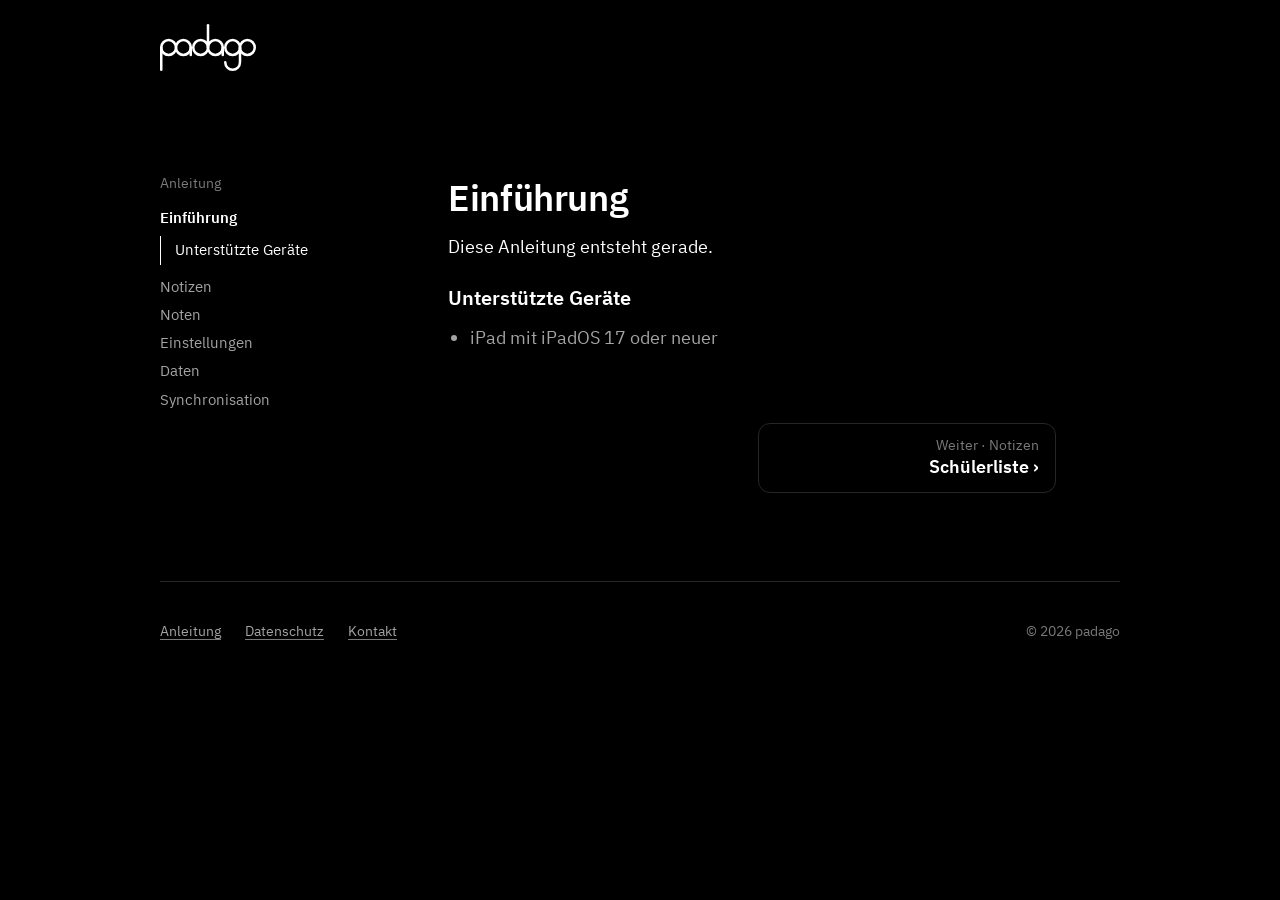
==== commit 73fe6c91: "the Anleitung, one chapter at a time, in the app's sections The guide was one long page of eleven ch" ====
--- a/anleitung/index.html
+++ b/anleitung/index.html
@@ -66,295 +66,338 @@
 </header>
 
 <main class="wrap docs">
-  <nav class="toc" aria-labelledby="inhalt">
-    <h2 id="inhalt">Inhalt</h2>
+  <!-- The sections, as the app is laid out. The script opens the one shown
+       to its chapters and topics, from the headings in it. -->
+  <nav class="toc" aria-labelledby="anleitung">
+    <h1 id="anleitung">Anleitung</h1>
     <ol>
-        <li><a href="#einleitung">Einleitung</a></li>
-        <li><a href="#schuelerliste">Schülerliste</a></li>
-        <li><a href="#notizen">Notizen</a></li>
-        <li><a href="#notenbibliothek">Notenbibliothek</a></li>
-        <li><a href="#notenviewer">Notenviewer</a></li>
-        <li><a href="#anmerkungen">Anmerkungen</a></li>
-        <li><a href="#werkzeuge">Werkzeuge</a></li>
-        <li><a href="#einstellungen">Einstellungen</a></li>
-        <li><a href="#dateien">Die Dateien ausserhalb von padago</a></li>
-        <li><a href="#synchronisation">Synchronisation</a></li>
-        <li><a href="#live">Live</a></li>
+      <li><a href="#einfuehrung">Einführung</a></li>
+      <li><a href="#notizen">Notizen</a></li>
+      <li><a href="#noten">Noten</a></li>
+      <li><a href="#einstellungen">Einstellungen</a></li>
+      <li><a href="#daten">Daten</a></li>
+      <li><a href="#synchronisation">Synchronisation</a></li>
     </ol>
   </nav>
 
   <article class="prose">
-    <h1>Anleitung</h1>
-    <p class="lead">Diese Anleitung entsteht gerade.</p>
-
     <div class="doc">
-      <section aria-labelledby="einleitung">
-        <h2 id="einleitung">Einleitung</h2>
-        <h3 id="geraete">Unterstützte Geräte</h3>
-        <ul>
-          <li>iPad mit iPadOS 17 oder neuer</li>
-        </ul>
-        <h3 id="ordner">Der Ordner Padago</h3>
-        <p>Alle Daten werden in einem Ordner auf dem iPad gespeichert, in der Dateien-App unter «Auf meinem iPad» › «padago» › «Padago». Dieser Ordner kann jederzeit aus padago heraus angezeigt werden: «Einstellungen» › «Speicher» › «In Dateien zeigen».</p>
-        <p>Darin liegen zwei Unterordner:</p>
-        <ul>
-          <li><strong>Noten</strong>: die Notenbibliothek, als PDF-Dateien, beliebig in Unterordner geordnet.</li>
-          <li><strong>Notizen</strong>: ein Ordner pro Schüler:in mit den Notizen, den zugeordneten Stücken und den Anmerkungen. Dazu «Persönlich» für die persönlichen Notizen und «archiv» für archivierte Schüler:innen.</li>
-        </ul>
-        <p>Es sind gewöhnliche Dateien, lesbar auch ohne padago (siehe <a href="#dateien">Die Dateien ausserhalb von padago</a>).</p>
+      <section aria-labelledby="einfuehrung">
+        <h2 id="einfuehrung">Einführung</h2>
+        <p class="lead">Diese Anleitung entsteht gerade.</p>
+
+        <section aria-labelledby="geraete">
+          <h3 id="geraete">Unterstützte Geräte</h3>
+          <ul>
+            <li>iPad mit iPadOS 17 oder neuer</li>
+          </ul>
+        </section>
       </section>
 
-      <section aria-labelledby="schuelerliste">
-        <h2 id="schuelerliste">Schülerliste</h2>
-        <p>Die Schülerliste ist der Stundenplan: Alle Schüler:innen stehen unter ihrem Unterrichtstag, nach Uhrzeit geordnet. Rechts steht, wann die letzte Notiz verfasst wurde. Ein Tippen auf den Namen öffnet die Seite der Schüler:in.</p>
-        <figure class="shot shot--crop">
-          <a href="../screenshots/schuelerliste.webp"><img src="../screenshots/schuelerliste.webp" width="1520" height="2020" loading="lazy" decoding="async" alt="Die Schülerliste, nach Wochentagen geordnet, mit Uhrzeit und dem Alter der letzten Notiz; die laufende Lektion ist umrandet"></a>
-        </figure>
-        <ul>
-          <li>Die laufende Lektion ist farbig umrandet.</li>
-          <li>Ein Tippen auf einen Wochentag klappt ihn zu oder auf.</li>
-          <li>Ein Tippen auf <svg class="ico" role="img" aria-label="Kalender"><use href="#i-today"/></svg> im Suchfeld zeigt nur den heutigen Tag.</li>
-          <li>Mittels <svg class="ico" role="img" aria-label="Sortieren"><use href="#i-sort"/></svg> im Suchfeld kann die Liste nach Stundenplan oder alphabetisch sortiert werden.</li>
-          <li>Ein Tippen auf <svg class="ico" role="img" aria-label="Uhr"><use href="#i-clock"/></svg> oben öffnet die laufende oder als nächstes folgende Lektion.</li>
-        </ul>
-
-        <h3 id="hinzufuegen">Schüler:innen hinzufügen</h3>
-        <p>Ein Tippen auf <svg class="ico" role="img" aria-label="Plus"><use href="#i-plus"/></svg> oben öffnet «Schüler:in hinzufügen». Nötig ist nur der Name.</p>
-        <figure class="shot shot--crop" style="--at: 50%">
-          <a href="../screenshots/hinzufuegen.webp"><img src="../screenshots/hinzufuegen.webp" width="1520" height="2020" loading="lazy" decoding="async" alt="Das Fenster «Schüler:in hinzufügen» mit Name, Tag, Uhrzeit und Dauer über der Schülerliste"></a>
-        </figure>
-        <ul>
-          <li>Mit <svg class="ico" role="img" aria-label="Plus"><use href="#i-plus"/></svg> neben der Dauer lässt sich ein weiterer Termin hinzufügen, für Schüler:innen, die mehrmals pro Woche kommen.</li>
-          <li>«Hinzufügen und fertig» schliesst das Fenster.</li>
-          <li>«Hinzufügen und weiter» lässt es offen für die nächste Schüler:in. Die Uhrzeit rückt dabei um die Dauer weiter.</li>
-        </ul>
-
-        <h3 id="bearbeiten">Liste bearbeiten</h3>
-        <p>Ein Tippen auf <svg class="ico" role="img" aria-label="Stift"><use href="#i-pencil"/></svg> oben öffnet die Liste zum Bearbeiten. Jede Zeile ist ein Termin: Tag, Uhrzeit, Name und Dauer lassen sich direkt antippen und ändern. Mit <svg class="ico" role="img" aria-label="Mehr"><use href="#i-more"/></svg> am Ende der Zeile lassen sich Termine hinzufügen oder entfernen sowie Schüler:innen archivieren oder löschen.</p>
-        <figure class="shot shot--crop" style="--shot: 1 / 1">
-          <a href="../screenshots/bearbeiten.webp"><img src="../screenshots/bearbeiten.webp" width="1520" height="2020" loading="lazy" decoding="async" alt="Die Liste beim Bearbeiten: geänderte Werte umrandet, eine Schülerin zum Löschen markiert, das Menü einer Zeile offen"></a>
-        </figure>
-        <ul>
-          <li>Geänderte Werte sind farbig umrandet.</li>
-          <li>Gespeichert wird erst mit «Speichern». <svg class="ico" role="img" aria-label="Kreuz"><use href="#i-close"/></svg> verwirft alle Änderungen und beendet das Bearbeiten. Mit <svg class="ico" role="img" aria-label="Rückgängig"><use href="#i-undo"/></svg> und <svg class="ico" role="img" aria-label="Wiederherstellen"><use href="#i-redo"/></svg> lassen sich einzelne Schritte rückgängig machen und wiederherstellen, mit <svg class="ico" role="img" aria-label="Zurücksetzen"><use href="#i-reset"/></svg> alle Änderungen auf einmal zurücksetzen.</li>
-          <li>Ein neuer Name benennt auch den Ordner der Schüler:in um.</li>
-          <li>«Löschen» entfernt die Schüler:in mit allen Notizen. «Archivieren» entfernt sie aus dem Stundenplan, behält aber alle Dateien (siehe <a href="#archiv">Archiv</a>).</li>
-        </ul>
-
-        <h3 id="stundenplaner">Stundenplaner</h3>
-        <p>Der Stundenplaner (<svg class="ico" role="img" aria-label="Mehr"><use href="#i-more"/></svg> › «Stundenplaner») erleichtert die Planung sowie grosse Veränderungen am Stundenplan.</p>
-        <figure class="shot shot--crop" style="--shot: 3 / 2">
-          <a href="../screenshots/stundenplaner.webp"><img src="../screenshots/stundenplaner.webp" width="2020" height="1520" loading="lazy" decoding="async" alt="Der Stundenplaner beim Einteilen: am Dienstag vier Lektionen und darunter der gewählte Platz um 14:15, am Donnerstag drei Lektionen und «+ weiter», unten die noch nicht eingeteilten Schüler:innen"></a>
-        </figure>
-        <ul>
-          <li>Im oberen Teil befindet sich die Einteilung, während im unteren Teil alle noch nicht eingeteilten Schüler:innen aufgelistet sind.</li>
-          <li>Um eine Schüler:in einzuteilen, wähle erst einen Platz im Stundenplan: «+ Beginn» am Anfang eines Tages, «+ weiter» an seinem Ende oder «+ Tag» für einen neuen Unterrichtstag. Die Uhrzeit des gewählten Platzes lässt sich antippen, um sie zu ändern. Tippe dann unten auf die gewünschte Schüler:in, um sie diesem Platz zuzuteilen. Der gewählte Platz rückt automatisch um ihre Dauer weiter, bereit für die nächste Schüler:in.</li>
-          <li>Schüler:innen lassen sich auch an einen freien Platz ziehen. Auf eine bestehende Lektion gezogen, wird diese Zeit von beiden Schüler:innen besetzt, etwa für wöchentlich abwechselnden Unterricht.</li>
-          <li>Eine von Hand geänderte Uhrzeit bleibt, wo sie ist. Überschneidungen sind erlaubt und rot markiert.</li>
-          <li>Mit langem Drücken auf eine Schüler:in in der Liste unten lässt sich diese bearbeiten (Dauer, Termine pro Woche) sowie archivieren oder löschen.</li>
-          <li>Mit <svg class="ico" role="img" aria-label="Plus"><use href="#i-plus"/></svg> lassen sich neue Schüler:innen hinzufügen.</li>
-          <li>Gespeichert wird erst mit «Speichern». <svg class="ico" role="img" aria-label="Kreuz"><use href="#i-close"/></svg> verwirft alle Änderungen und schliesst den Stundenplaner. Mit <svg class="ico" role="img" aria-label="Rückgängig"><use href="#i-undo"/></svg> und <svg class="ico" role="img" aria-label="Wiederherstellen"><use href="#i-redo"/></svg> lassen sich einzelne Schritte rückgängig machen und wiederherstellen, mit <svg class="ico" role="img" aria-label="Zurücksetzen"><use href="#i-reset"/></svg> alle vorgenommenen Änderungen auf einmal zurücksetzen.</li>
-          <li>Mittels <svg class="ico" role="img" aria-label="Papierkorb"><use href="#i-trash"/></svg> lässt sich der Stundenplan leeren, etwa für ein neues Schuljahr. Alle Schüler:innen kommen dann zurück in die Liste unten.</li>
-        </ul>
-
-        <h3 id="stundenplan-importieren">Stundenplan importieren</h3>
-        <p>Ein bestehender Stundenplan lässt sich importieren, etwa eine Liste der Schule oder eine eigene Tabelle. Er wird direkt auf dem iPad gelesen, die Datei verlässt das Gerät nicht.</p>
-        <figure class="shot shot--crop" style="--shot: 3 / 2">
-          <a href="../screenshots/importieren.webp"><img src="../screenshots/importieren.webp" width="2020" height="1520" loading="lazy" decoding="async" alt="Ein importierter Stundenplan von Dienstag bis Donnerstag, zwei Lektionen rot umrandet zum Prüfen; oben die Zusammenfassung «Stundenplan 2026-27.docx: 14 Termine, 2 zum Prüfen markiert, 1 neu», unten zwei Schüler:innen, die im Dokument fehlen"></a>
-        </figure>
-        <ol>
-          <li>Im Stundenplaner auf <svg class="ico" role="img" aria-label="Importieren"><use href="#i-import"/></svg> tippen.</li>
-          <li>«Datei» wählen oder «Text einfügen».</li>
-          <li>Die bestehende Einteilung wird durch den gefundenen Stundenplan ersetzt.</li>
-          <li>Die rot umrandeten Lektionen prüfen.</li>
-          <li>Mit «Speichern» übernehmen.</li>
-        </ol>
-        <ul>
-          <li>Rot markiert wird, was nicht sicher erkannt werden konnte: Namen, die nur fast mit bereits bestehenden Schüler:innen übereinstimmen, beim Import neu hinzugefügte Schüler:innen oder eine unklare Uhrzeit. Mittels Tippen auf eine markierte Schüler:in lässt sich diese überprüfen und gegebenenfalls anpassen.</li>
-          <li>Bisherige Schüler:innen, die im importierten Stundenplan nicht vorkommen, bleiben in der Liste und lassen sich von Hand einteilen oder entfernen.</li>
-          <li>Erkannt werden die üblichen Schreibweisen, als Liste oder als Tabelle:
-          <div class="samples">
-            <pre>Mo. 14:00–14:45 Fanny Farrenc
+      <section aria-labelledby="notizen">
+        <h2 id="notizen">Notizen</h2>
+
+        <section aria-labelledby="schuelerliste">
+          <h3 id="schuelerliste">Schülerliste</h3>
+          <p>Die Schülerliste ist der Stundenplan: Alle Schüler:innen stehen unter ihrem Unterrichtstag, nach Uhrzeit geordnet. Rechts steht, wann die letzte Notiz verfasst wurde. Ein Tippen auf den Namen öffnet die Seite der Schüler:in.</p>
+          <figure class="shot shot--crop">
+            <a href="../screenshots/schuelerliste.webp"><img src="../screenshots/schuelerliste.webp" width="1520" height="2020" loading="lazy" decoding="async" alt="Die Schülerliste, nach Wochentagen geordnet, mit Uhrzeit und dem Alter der letzten Notiz; die laufende Lektion ist umrandet"></a>
+          </figure>
+          <ul>
+            <li>Die laufende Lektion ist farbig umrandet.</li>
+            <li>Ein Tippen auf einen Wochentag klappt ihn zu oder auf.</li>
+            <li>Ein Tippen auf <svg class="ico" role="img" aria-label="Kalender"><use href="#i-today"/></svg> im Suchfeld zeigt nur den heutigen Tag.</li>
+            <li>Mittels <svg class="ico" role="img" aria-label="Sortieren"><use href="#i-sort"/></svg> im Suchfeld kann die Liste nach Stundenplan oder alphabetisch sortiert werden.</li>
+            <li>Ein Tippen auf <svg class="ico" role="img" aria-label="Uhr"><use href="#i-clock"/></svg> oben öffnet die laufende oder als nächstes folgende Lektion.</li>
+          </ul>
+
+          <h4 id="hinzufuegen">Schüler:innen hinzufügen</h4>
+          <p>Ein Tippen auf <svg class="ico" role="img" aria-label="Plus"><use href="#i-plus"/></svg> oben öffnet «Schüler:in hinzufügen». Nötig ist nur der Name.</p>
+          <figure class="shot shot--crop" style="--at: 50%">
+            <a href="../screenshots/hinzufuegen.webp"><img src="../screenshots/hinzufuegen.webp" width="1520" height="2020" loading="lazy" decoding="async" alt="Das Fenster «Schüler:in hinzufügen» mit Name, Tag, Uhrzeit und Dauer über der Schülerliste"></a>
+          </figure>
+          <ul>
+            <li>Mit <svg class="ico" role="img" aria-label="Plus"><use href="#i-plus"/></svg> neben der Dauer lässt sich ein weiterer Termin hinzufügen, für Schüler:innen, die mehrmals pro Woche kommen.</li>
+            <li>«Hinzufügen und fertig» schliesst das Fenster.</li>
+            <li>«Hinzufügen und weiter» lässt es offen für die nächste Schüler:in. Die Uhrzeit rückt dabei um die Dauer weiter.</li>
+          </ul>
+
+          <h4 id="bearbeiten">Liste bearbeiten</h4>
+          <p>Ein Tippen auf <svg class="ico" role="img" aria-label="Stift"><use href="#i-pencil"/></svg> oben öffnet die Liste zum Bearbeiten. Jede Zeile ist ein Termin: Tag, Uhrzeit, Name und Dauer lassen sich direkt antippen und ändern. Mit <svg class="ico" role="img" aria-label="Mehr"><use href="#i-more"/></svg> am Ende der Zeile lassen sich Termine hinzufügen oder entfernen sowie Schüler:innen archivieren oder löschen.</p>
+          <figure class="shot shot--crop" style="--shot: 1 / 1">
+            <a href="../screenshots/bearbeiten.webp"><img src="../screenshots/bearbeiten.webp" width="1520" height="2020" loading="lazy" decoding="async" alt="Die Liste beim Bearbeiten: geänderte Werte umrandet, eine Schülerin zum Löschen markiert, das Menü einer Zeile offen"></a>
+          </figure>
+          <ul>
+            <li>Geänderte Werte sind farbig umrandet.</li>
+            <li>Gespeichert wird erst mit «Speichern». <svg class="ico" role="img" aria-label="Kreuz"><use href="#i-close"/></svg> verwirft alle Änderungen und beendet das Bearbeiten. Mit <svg class="ico" role="img" aria-label="Rückgängig"><use href="#i-undo"/></svg> und <svg class="ico" role="img" aria-label="Wiederherstellen"><use href="#i-redo"/></svg> lassen sich einzelne Schritte rückgängig machen und wiederherstellen, mit <svg class="ico" role="img" aria-label="Zurücksetzen"><use href="#i-reset"/></svg> alle Änderungen auf einmal zurücksetzen.</li>
+            <li>Ein neuer Name benennt auch den Ordner der Schüler:in um.</li>
+            <li>«Löschen» entfernt die Schüler:in mit allen Notizen. «Archivieren» entfernt sie aus dem Stundenplan, behält aber alle Dateien (siehe <a href="#archiv">Archiv</a>).</li>
+          </ul>
+
+          <h4 id="stundenplaner">Stundenplaner</h4>
+          <p>Der Stundenplaner (<svg class="ico" role="img" aria-label="Mehr"><use href="#i-more"/></svg> › «Stundenplaner») erleichtert die Planung sowie grosse Veränderungen am Stundenplan.</p>
+          <figure class="shot shot--crop" style="--shot: 3 / 2">
+            <a href="../screenshots/stundenplaner.webp"><img src="../screenshots/stundenplaner.webp" width="2020" height="1520" loading="lazy" decoding="async" alt="Der Stundenplaner beim Einteilen: am Dienstag vier Lektionen und darunter der gewählte Platz um 14:15, am Donnerstag drei Lektionen und «+ weiter», unten die noch nicht eingeteilten Schüler:innen"></a>
+          </figure>
+          <ul>
+            <li>Im oberen Teil befindet sich die Einteilung, während im unteren Teil alle noch nicht eingeteilten Schüler:innen aufgelistet sind.</li>
+            <li>Um eine Schüler:in einzuteilen, wähle erst einen Platz im Stundenplan: «+ Beginn» am Anfang eines Tages, «+ weiter» an seinem Ende oder «+ Tag» für einen neuen Unterrichtstag. Die Uhrzeit des gewählten Platzes lässt sich antippen, um sie zu ändern. Tippe dann unten auf die gewünschte Schüler:in, um sie diesem Platz zuzuteilen. Der gewählte Platz rückt automatisch um ihre Dauer weiter, bereit für die nächste Schüler:in.</li>
+            <li>Schüler:innen lassen sich auch an einen freien Platz ziehen. Auf eine bestehende Lektion gezogen, wird diese Zeit von beiden Schüler:innen besetzt, etwa für wöchentlich abwechselnden Unterricht.</li>
+            <li>Eine von Hand geänderte Uhrzeit bleibt, wo sie ist. Überschneidungen sind erlaubt und rot markiert.</li>
+            <li>Mit langem Drücken auf eine Schüler:in in der Liste unten lässt sich diese bearbeiten (Dauer, Termine pro Woche) sowie archivieren oder löschen.</li>
+            <li>Mit <svg class="ico" role="img" aria-label="Plus"><use href="#i-plus"/></svg> lassen sich neue Schüler:innen hinzufügen.</li>
+            <li>Gespeichert wird erst mit «Speichern». <svg class="ico" role="img" aria-label="Kreuz"><use href="#i-close"/></svg> verwirft alle Änderungen und schliesst den Stundenplaner. Mit <svg class="ico" role="img" aria-label="Rückgängig"><use href="#i-undo"/></svg> und <svg class="ico" role="img" aria-label="Wiederherstellen"><use href="#i-redo"/></svg> lassen sich einzelne Schritte rückgängig machen und wiederherstellen, mit <svg class="ico" role="img" aria-label="Zurücksetzen"><use href="#i-reset"/></svg> alle vorgenommenen Änderungen auf einmal zurücksetzen.</li>
+            <li>Mittels <svg class="ico" role="img" aria-label="Papierkorb"><use href="#i-trash"/></svg> lässt sich der Stundenplan leeren, etwa für ein neues Schuljahr. Alle Schüler:innen kommen dann zurück in die Liste unten.</li>
+          </ul>
+
+          <h4 id="stundenplan-importieren">Stundenplan importieren</h4>
+          <p>Ein bestehender Stundenplan lässt sich importieren, etwa eine Liste der Schule oder eine eigene Tabelle. Er wird direkt auf dem iPad gelesen, die Datei verlässt das Gerät nicht.</p>
+          <figure class="shot shot--crop" style="--shot: 3 / 2">
+            <a href="../screenshots/importieren.webp"><img src="../screenshots/importieren.webp" width="2020" height="1520" loading="lazy" decoding="async" alt="Ein importierter Stundenplan von Dienstag bis Donnerstag, zwei Lektionen rot umrandet zum Prüfen; oben die Zusammenfassung «Stundenplan 2026-27.docx: 14 Termine, 2 zum Prüfen markiert, 1 neu», unten zwei Schüler:innen, die im Dokument fehlen"></a>
+          </figure>
+          <ol>
+            <li>Im Stundenplaner auf <svg class="ico" role="img" aria-label="Importieren"><use href="#i-import"/></svg> tippen.</li>
+            <li>«Datei» wählen oder «Text einfügen».</li>
+            <li>Die bestehende Einteilung wird durch den gefundenen Stundenplan ersetzt.</li>
+            <li>Die rot umrandeten Lektionen prüfen.</li>
+            <li>Mit «Speichern» übernehmen.</li>
+          </ol>
+          <ul>
+            <li>Rot markiert wird, was nicht sicher erkannt werden konnte: Namen, die nur fast mit bereits bestehenden Schüler:innen übereinstimmen, beim Import neu hinzugefügte Schüler:innen oder eine unklare Uhrzeit. Mittels Tippen auf eine markierte Schüler:in lässt sich diese überprüfen und gegebenenfalls anpassen.</li>
+            <li>Bisherige Schüler:innen, die im importierten Stundenplan nicht vorkommen, bleiben in der Liste und lassen sich von Hand einteilen oder entfernen.</li>
+            <li>Erkannt werden die üblichen Schreibweisen, als Liste oder als Tabelle:
+            <div class="samples">
+              <pre>Mo. 14:00–14:45 Fanny Farrenc
 14.45 Béla Boulanger, 30 min
 Dienstag
 14 Uhr Clara von Bingen
 14h45 Claude Chaminade</pre>
-            <table>
-              <thead><tr><td></td><th scope="col">Montag</th><th scope="col">Dienstag</th></tr></thead>
-              <tbody>
-                <tr><th scope="row">14:00</th><td>Fanny Farrenc</td><td>Clara von Bingen</td></tr>
-                <tr><th scope="row">14:45</th><td>Béla Boulanger</td><td>Claude Chaminade</td></tr>
-              </tbody>
-            </table>
-          </div>
-          </li>
-          <li>Unterstützte Dateien: .docx, .xlsx, .odt, .ods, .pdf (nicht gescannt), .rtf, .html, .csv, .txt</li>
-        </ul>
-
-        <h3 id="archiv">Archiv</h3>
-        <p>Inaktive Schüler:innen können archiviert statt gelöscht werden, um ihre Notizen und Dateien zu erhalten. Notizen, Stücke und Termine bleiben somit im <a href="#ordner">Ordner Padago</a> gespeichert.</p>
-        <figure class="shot shot--crop" style="--shot: 16 / 9">
-          <a href="../screenshots/archiv.webp"><img src="../screenshots/archiv.webp" width="2020" height="1520" loading="lazy" decoding="async" alt="Das Archiv mit vier Schüler:innen, eine aufgeklappt mit Anzahl Notizen, ihren Stücken und ihrem Termin"></a>
-        </figure>
-        <ul>
-          <li>Das Archiv kann über den Link «Archiv ›» unter der Schülerliste aufgerufen werden.</li>
-          <li>Ein Tippen auf den Namen zeigt eine Zusammenfassung der Daten zu dieser Schüler:in.</li>
-          <li>Mit <svg class="ico" role="img" aria-label="Zurückholen"><use href="#i-unarchive"/></svg> kann die Schüler:in zurückgeholt werden.</li>
-          <li>Mit <svg class="ico" role="img" aria-label="Papierkorb"><use href="#i-trash"/></svg> kann die Schüler:in endgültig gelöscht werden.</li>
-        </ul>
+              <table>
+                <thead><tr><td></td><th scope="col">Montag</th><th scope="col">Dienstag</th></tr></thead>
+                <tbody>
+                  <tr><th scope="row">14:00</th><td>Fanny Farrenc</td><td>Clara von Bingen</td></tr>
+                  <tr><th scope="row">14:45</th><td>Béla Boulanger</td><td>Claude Chaminade</td></tr>
+                </tbody>
+              </table>
+            </div>
+            </li>
+            <li>Unterstützte Dateien: .docx, .xlsx, .odt, .ods, .pdf (nicht gescannt), .rtf, .html, .csv, .txt</li>
+          </ul>
+
+          <h4 id="archiv">Archiv</h4>
+          <p>Inaktive Schüler:innen können archiviert statt gelöscht werden, um ihre Notizen und Dateien zu erhalten. Notizen, Stücke und Termine bleiben somit im <a href="#ordner">Ordner Padago</a> gespeichert.</p>
+          <figure class="shot shot--crop" style="--shot: 16 / 9">
+            <a href="../screenshots/archiv.webp"><img src="../screenshots/archiv.webp" width="2020" height="1520" loading="lazy" decoding="async" alt="Das Archiv mit vier Schüler:innen, eine aufgeklappt mit Anzahl Notizen, ihren Stücken und ihrem Termin"></a>
+          </figure>
+          <ul>
+            <li>Das Archiv kann über den Link «Archiv ›» unter der Schülerliste aufgerufen werden.</li>
+            <li>Ein Tippen auf den Namen zeigt eine Zusammenfassung der Daten zu dieser Schüler:in.</li>
+            <li>Mit <svg class="ico" role="img" aria-label="Zurückholen"><use href="#i-unarchive"/></svg> kann die Schüler:in zurückgeholt werden.</li>
+            <li>Mit <svg class="ico" role="img" aria-label="Papierkorb"><use href="#i-trash"/></svg> kann die Schüler:in endgültig gelöscht werden.</li>
+          </ul>
+        </section>
+
+        <section aria-labelledby="seite">
+          <h3 id="seite">Die Seite einer Schüler:in</h3>
+          <p>Ein Tippen auf eine Schüler:in in der Schülerliste öffnet ihre Übersichtsseite.</p>
+          <figure class="shot shot--crop">
+            <a href="../screenshots/lektionen.webp"><img src="../screenshots/lektionen.webp" width="1520" height="2020" loading="lazy" decoding="async" alt="Die Seite einer Schülerin vor der Lektion: oben ihr Name mit Tag und Uhrzeit, darunter die vorherige und die nächste Schüler:in, «Notizen» und «Noten», die Notiz der letzten Lektion und die Knöpfe «+ Di 11.5.21», «+ Anderes Datum» und «Alle Notizen ›»"></a>
+          </figure>
+          <ul>
+            <li>An der Lektions-Fortschrittsanzeige unter der Werkzeugleiste kann während der Lektion abgelesen werden, wie viel Zeit bereits vergangen ist. Sie erscheint nur, wenn für den Termin eine Dauer eingetragen ist, und lässt sich unter <a href="#allgemein">Einstellungen › Allgemein</a> ausschalten.</li>
+            <li>Mit den Namen oben links und rechts kann direkt zur vorigen oder nächsten Schüler:in im Stundenplan navigiert werden.</li>
+            <li>«Notizen» zeigt die Notizen zu den Lektionen, «Noten» die der Schüler:in zugeordneten Stücke (siehe <a href="#zuordnen">Stücke zuordnen</a>).</li>
+          </ul>
+
+          <h4 id="lektionen">Letzte und nächste Lektion</h4>
+          <p>Unter «Notizen» steht zuoberst die Notiz der letzten Lektion. So ist auf einen Blick ersichtlich, woran zuletzt gearbeitet wurde.</p>
+          <ul>
+            <li>Ein Tippen auf «+ Di 11.5.21» erstellt die Notiz für die nächste Lektion gemäss Stundenplan, für die noch keine Notiz existiert.</li>
+            <li>Mit «+ Anderes Datum» lässt sich eine Notiz für ein beliebiges Datum erstellen, zum Beispiel um eine Lektion nachzutragen.</li>
+            <li>«Alle Notizen ›» zeigt alle bisherigen Notizen der Schüler:in.</li>
+          </ul>
+          <p>Sobald es eine Notiz für heute gibt, erscheint sie unter der letzten Lektion als «Aktuelle Lektion».</p>
+          <figure class="shot">
+            <a href="../screenshots/aktuelle-lektion.webp"><img src="../screenshots/aktuelle-lektion.webp" width="1520" height="2020" loading="lazy" decoding="async" alt="Die Seite derselben Schülerin mit der Notiz von heute: unter der letzten Lektion die aktuelle Lektion mit Tonleiter, Stücken und zwei Hausaufgaben zum Abhaken"></a>
+          </figure>
+          <ul>
+            <li>Mit <svg class="ico" role="img" aria-label="Stift"><use href="#i-pencil"/></svg> lässt sich eine Notiz bearbeiten, mit <svg class="ico" role="img" aria-label="Papierkorb"><use href="#i-trash"/></svg> löschen.</li>
+            <li>Aufgaben lassen sich mit einem Tippen auf den Kreis abhaken, ohne die Notiz zu öffnen.</li>
+          </ul>
+
+          <h4 id="editor">Notizen schreiben</h4>
+          <p>Eine neue Notiz beginnt standardmässig mit dem Namen der Schüler:in und dem Datum als Titel. Gespeichert wird laufend, auch ohne Schliessen der Notiz durch «Speichern».</p>
+          <figure class="shot shot--crop" style="--shot: 3 / 2; --at: 92%">
+            <a href="../screenshots/lektion.webp"><img src="../screenshots/lektion.webp" width="1520" height="2020" loading="lazy" decoding="async" alt="Die Notiz von heute beim Schreiben: oben das Datum und «Speichern», darunter die Leiste zum Formatieren und der Text mit Überschriften und Listen"></a>
+          </figure>
+          <ul>
+            <li>Die Leiste über der Notiz bietet die gängigsten Formatierungsoptionen. Zusätzliche Optionen sind im Vollbild-Editor vorhanden, erreichbar mittels <svg class="ico" role="img" aria-label="Vollbild"><use href="#i-full"/></svg>.</li>
+            <li>Mit einem Wischen mit dem Finger nach rechts über bestehende Listenpunkte lassen sich diese einrücken, nach links wieder ausrücken.</li>
+            <li>Unter <svg class="ico" role="img" aria-label="Mehr"><use href="#i-more"/></svg> lässt sich die Notiz als Datei teilen, mit Formatierung kopieren (um sie z.&nbsp;B. als Aufgabe per E-Mail zu teilen) oder löschen.</li>
+            <li>«Expertenmodus» unter <svg class="ico" role="img" aria-label="Mehr"><use href="#i-more"/></svg> zeigt die Notiz als Markdown, so wie sie in der Datei steht. «Vorschau» zeigt sie dort formatiert.</li>
+            <li>Eine Notiz, die ausserhalb von padago in einer nicht unterstützten Schreibweise verfasst wurde, öffnet im Expertenmodus. Die betroffenen Stellen sind rot markiert; «Normal anzeigen» schreibt sie in eine unterstützte Schreibweise um, der Inhalt bleibt dabei erhalten.</li>
+            <li>Ein Tippen auf das Datum über der Notiz ändert ihren Tag. Ein Tag, der schon eine Notiz hat, lässt sich nicht wählen.</li>
+            <li>«Speichern» schliesst die Notiz.</li>
+          </ul>
+
+          <h4 id="verlauf">Alle Notizen</h4>
+          <p>«Alle Notizen ›» zeigt sämtliche Notizen einer Schüler:in, die neueste zuoberst, nach Schuljahren geordnet.</p>
+          <figure class="shot shot--crop" style="--shot: 16 / 9">
+            <a href="../screenshots/verlauf.webp"><img src="../screenshots/verlauf.webp" width="1520" height="2020" loading="lazy" decoding="async" alt="Alle Notizen einer Schülerin im Schuljahr 20-21, jede Zeile mit Datum, Anfang der Notiz, Papierkorb und Stift; eine Notiz ist zum Lesen geöffnet"></a>
+          </figure>
+          <ul>
+            <li>Mit <svg class="ico" role="img" aria-label="Stift"><use href="#i-pencil"/></svg> lässt sich eine Notiz direkt in der Liste bearbeiten, mit <svg class="ico" role="img" aria-label="Papierkorb"><use href="#i-trash"/></svg> löschen.</li>
+            <li>Der Schuljahresbeginn lässt sich unter <a href="#einstellungen-notizen">Einstellungen › Notizen</a> anpassen.</li>
+          </ul>
+        </section>
+
+        <section aria-labelledby="persoenlich">
+          <h3 id="persoenlich">Persönliche Notizen</h3>
+          <p>Die Persönlichen Notizen bieten Platz für Notizen, die sich keiner Schüler:in zuordnen lassen. Sie sind erreichbar über <svg class="ico" role="img" aria-label="Mehr"><use href="#i-more"/></svg> › «Persönliche Notizen» oder über eine unter <a href="#gesten">Einstellungen › Gesten</a> definierte Geste.</p>
+          <figure class="shot shot--crop" style="--shot: 16 / 9">
+            <a href="../screenshots/persoenlich.webp"><img src="../screenshots/persoenlich.webp" width="2020" height="1520" loading="lazy" decoding="async" alt="Die persönlichen Notizen: links das Suchfeld und die Titel «Vorspiel im Juni» und «Vorbereitung Mai», rechts die Notiz «Vorbereitung Mai» mit einer Aufgabenliste"></a>
+          </figure>
+          <ul>
+            <li><svg class="ico" role="img" aria-label="Plus"><use href="#i-plus"/></svg> legt eine neue Notiz an. Ihre erste Zeile wird als Titel in der Liste angezeigt.</li>
+            <li>Das Suchfeld durchsucht Titel und Text. Mittels <svg class="ico" role="img" aria-label="Sortieren"><use href="#i-sort"/></svg> lassen sich die Notizen nach «Neueste zuerst», «Zuletzt geändert» oder alphabetisch sortieren.</li>
+            <li>Mit <svg class="ico" role="img" aria-label="Mehr"><use href="#i-more"/></svg> neben einem Titel lässt sich die Notiz teilen, duplizieren oder löschen.</li>
+            <li>Die Dateien liegen im Ordner «Persönlich» (siehe <a href="#ordner">Der Ordner Padago</a>).</li>
+          </ul>
+        </section>
       </section>
 
-      <section aria-labelledby="notizen">
-        <h2 id="notizen">Notizen</h2>
-        <h3 id="seite">Die Seite einer Schüler:in</h3>
-        <p>Ein Tippen auf eine Schüler:in in der Schülerliste öffnet ihre Übersichtsseite.</p>
-        <figure class="shot shot--crop">
-          <a href="../screenshots/lektionen.webp"><img src="../screenshots/lektionen.webp" width="1520" height="2020" loading="lazy" decoding="async" alt="Die Seite einer Schülerin vor der Lektion: oben ihr Name mit Tag und Uhrzeit, darunter die vorherige und die nächste Schüler:in, «Notizen» und «Noten», die Notiz der letzten Lektion und die Knöpfe «+ Di 11.5.21», «+ Anderes Datum» und «Alle Notizen ›»"></a>
-        </figure>
-        <ul>
-          <li>An der Lektions-Fortschrittsanzeige unter der Werkzeugleiste kann während der Lektion abgelesen werden, wie viel Zeit bereits vergangen ist. Sie erscheint nur, wenn für den Termin eine Dauer eingetragen ist, und lässt sich unter <a href="#allgemein">Einstellungen › Allgemein</a> ausschalten.</li>
-          <li>Mit den Namen oben links und rechts kann direkt zur vorigen oder nächsten Schüler:in im Stundenplan navigiert werden.</li>
-          <li>«Notizen» zeigt die Notizen zu den Lektionen, «Noten» die der Schüler:in zugeordneten Stücke (siehe <a href="#zuordnen">Stücke zuordnen</a>).</li>
-        </ul>
-
-        <h3 id="lektionen">Letzte und nächste Lektion</h3>
-        <p>Unter «Notizen» steht zuoberst die Notiz der letzten Lektion. So ist auf einen Blick ersichtlich, woran zuletzt gearbeitet wurde.</p>
-        <ul>
-          <li>Ein Tippen auf «+ Di 11.5.21» erstellt die Notiz für die nächste Lektion gemäss Stundenplan, für die noch keine Notiz existiert.</li>
-          <li>Mit «+ Anderes Datum» lässt sich eine Notiz für ein beliebiges Datum erstellen, zum Beispiel um eine Lektion nachzutragen.</li>
-          <li>«Alle Notizen ›» zeigt alle bisherigen Notizen der Schüler:in.</li>
-        </ul>
-        <p>Sobald es eine Notiz für heute gibt, erscheint sie unter der letzten Lektion als «Aktuelle Lektion».</p>
-        <figure class="shot">
-          <a href="../screenshots/aktuelle-lektion.webp"><img src="../screenshots/aktuelle-lektion.webp" width="1520" height="2020" loading="lazy" decoding="async" alt="Die Seite derselben Schülerin mit der Notiz von heute: unter der letzten Lektion die aktuelle Lektion mit Tonleiter, Stücken und zwei Hausaufgaben zum Abhaken"></a>
-        </figure>
-        <ul>
-          <li>Mit <svg class="ico" role="img" aria-label="Stift"><use href="#i-pencil"/></svg> lässt sich eine Notiz bearbeiten, mit <svg class="ico" role="img" aria-label="Papierkorb"><use href="#i-trash"/></svg> löschen.</li>
-          <li>Aufgaben lassen sich mit einem Tippen auf den Kreis abhaken, ohne die Notiz zu öffnen.</li>
-        </ul>
-
-        <h3 id="editor">Notizen schreiben</h3>
-        <p>Eine neue Notiz beginnt standardmässig mit dem Namen der Schüler:in und dem Datum als Titel. Gespeichert wird laufend, auch ohne Schliessen der Notiz durch «Speichern».</p>
-        <figure class="shot shot--crop" style="--shot: 3 / 2; --at: 92%">
-          <a href="../screenshots/lektion.webp"><img src="../screenshots/lektion.webp" width="1520" height="2020" loading="lazy" decoding="async" alt="Die Notiz von heute beim Schreiben: oben das Datum und «Speichern», darunter die Leiste zum Formatieren und der Text mit Überschriften und Listen"></a>
-        </figure>
-        <ul>
-          <li>Die Leiste über der Notiz bietet die gängigsten Formatierungsoptionen. Zusätzliche Optionen sind im Vollbild-Editor vorhanden, erreichbar mittels <svg class="ico" role="img" aria-label="Vollbild"><use href="#i-full"/></svg>.</li>
-          <li>Mit einem Wischen mit dem Finger nach rechts über bestehende Listenpunkte lassen sich diese einrücken, nach links wieder ausrücken.</li>
-          <li>Unter <svg class="ico" role="img" aria-label="Mehr"><use href="#i-more"/></svg> lässt sich die Notiz als Datei teilen, mit Formatierung kopieren (um sie z.&nbsp;B. als Aufgabe per E-Mail zu teilen) oder löschen.</li>
-          <li>«Expertenmodus» unter <svg class="ico" role="img" aria-label="Mehr"><use href="#i-more"/></svg> zeigt die Notiz als Markdown, so wie sie in der Datei steht. «Vorschau» zeigt sie dort formatiert.</li>
-          <li>Eine Notiz, die ausserhalb von padago in einer nicht unterstützten Schreibweise verfasst wurde, öffnet im Expertenmodus. Die betroffenen Stellen sind rot markiert; «Normal anzeigen» schreibt sie in eine unterstützte Schreibweise um, der Inhalt bleibt dabei erhalten.</li>
-          <li>Ein Tippen auf das Datum über der Notiz ändert ihren Tag. Ein Tag, der schon eine Notiz hat, lässt sich nicht wählen.</li>
-          <li>«Speichern» schliesst die Notiz.</li>
-        </ul>
-
-        <h3 id="verlauf">Alle Notizen</h3>
-        <p>«Alle Notizen ›» zeigt sämtliche Notizen einer Schüler:in, die neueste zuoberst, nach Schuljahren geordnet.</p>
-        <figure class="shot shot--crop" style="--shot: 16 / 9">
-          <a href="../screenshots/verlauf.webp"><img src="../screenshots/verlauf.webp" width="1520" height="2020" loading="lazy" decoding="async" alt="Alle Notizen einer Schülerin im Schuljahr 20-21, jede Zeile mit Datum, Anfang der Notiz, Papierkorb und Stift; eine Notiz ist zum Lesen geöffnet"></a>
-        </figure>
-        <ul>
-          <li>Mit <svg class="ico" role="img" aria-label="Stift"><use href="#i-pencil"/></svg> lässt sich eine Notiz direkt in der Liste bearbeiten, mit <svg class="ico" role="img" aria-label="Papierkorb"><use href="#i-trash"/></svg> löschen.</li>
-          <li>Der Schuljahresbeginn lässt sich unter <a href="#einstellungen-notizen">Einstellungen › Notizen</a> anpassen.</li>
-        </ul>
-
-        <h3 id="persoenlich">Persönliche Notizen</h3>
-        <p>Die Persönlichen Notizen bieten Platz für Notizen, die sich keiner Schüler:in zuordnen lassen. Sie sind erreichbar über <svg class="ico" role="img" aria-label="Mehr"><use href="#i-more"/></svg> › «Persönliche Notizen» oder über eine unter <a href="#gesten">Einstellungen › Gesten</a> definierte Geste.</p>
-        <figure class="shot shot--crop" style="--shot: 16 / 9">
-          <a href="../screenshots/persoenlich.webp"><img src="../screenshots/persoenlich.webp" width="2020" height="1520" loading="lazy" decoding="async" alt="Die persönlichen Notizen: links das Suchfeld und die Titel «Vorspiel im Juni» und «Vorbereitung Mai», rechts die Notiz «Vorbereitung Mai» mit einer Aufgabenliste"></a>
-        </figure>
-        <ul>
-          <li><svg class="ico" role="img" aria-label="Plus"><use href="#i-plus"/></svg> legt eine neue Notiz an. Ihre erste Zeile wird als Titel in der Liste angezeigt.</li>
-          <li>Das Suchfeld durchsucht Titel und Text. Mittels <svg class="ico" role="img" aria-label="Sortieren"><use href="#i-sort"/></svg> lassen sich die Notizen nach «Neueste zuerst», «Zuletzt geändert» oder alphabetisch sortieren.</li>
-          <li>Mit <svg class="ico" role="img" aria-label="Mehr"><use href="#i-more"/></svg> neben einem Titel lässt sich die Notiz teilen, duplizieren oder löschen.</li>
-          <li>Die Dateien liegen im Ordner «Persönlich» (siehe <a href="#ordner">Der Ordner Padago</a>).</li>
-        </ul>
-      </section>
-
-      <section aria-labelledby="notenbibliothek">
-        <h2 id="notenbibliothek">Notenbibliothek</h2>
-        <h3 id="importieren">Noten importieren</h3>
-        <p class="todo">Folgt.</p>
-        <h3 id="ordner-suche">Ordner, Suche und Sortierung</h3>
-        <p class="todo">Folgt.</p>
-        <h3 id="zuordnen">Stücke zuordnen</h3>
-        <p class="todo">Folgt.</p>
-        <h3 id="vorlagen">Vorlagen</h3>
-        <p class="todo">Folgt.</p>
-      </section>
-
-      <section aria-labelledby="notenviewer">
-        <h2 id="notenviewer">Notenviewer</h2>
-        <h3 id="umblaettern">Umblättern</h3>
-        <p class="todo">Folgt.</p>
-        <h3 id="darstellung">Darstellung</h3>
-        <p class="todo">Folgt.</p>
-        <h3 id="neu-anordnen">Neu anordnen</h3>
-        <p class="todo">Folgt.</p>
-        <h3 id="zuschneiden">Zuschneiden</h3>
-        <p class="todo">Folgt.</p>
-        <h3 id="optimieren">Optimieren</h3>
-        <p class="todo">Folgt.</p>
-      </section>
-
-      <section aria-labelledby="anmerkungen">
-        <h2 id="anmerkungen">Anmerkungen</h2>
-        <h3 id="stifte">Stifte</h3>
-        <p class="todo">Folgt.</p>
-        <h3 id="lineal">Lineal</h3>
-        <p class="todo">Folgt.</p>
-        <h3 id="auswahl">Auswahl</h3>
-        <p class="todo">Folgt.</p>
-        <h3 id="radierer">Radierer</h3>
-        <p class="todo">Folgt.</p>
-      </section>
-
-      <section aria-labelledby="werkzeuge">
-        <h2 id="werkzeuge">Werkzeuge</h2>
-        <h3 id="metronom">Metronom</h3>
-        <p class="todo">Folgt.</p>
-        <h3 id="stimmgeraet">Stimmgerät</h3>
-        <p class="todo">Folgt.</p>
-        <h3 id="klaviatur">Klaviatur</h3>
-        <p class="todo">Folgt.</p>
-        <h3 id="whiteboard">Whiteboard</h3>
-        <p class="todo">Folgt.</p>
+      <section aria-labelledby="noten">
+        <h2 id="noten">Noten</h2>
+
+        <section aria-labelledby="notenbibliothek">
+          <h3 id="notenbibliothek">Notenbibliothek</h3>
+          <h4 id="importieren">Noten importieren</h4>
+          <p class="todo">Folgt.</p>
+          <h4 id="ordner-suche">Ordner, Suche und Sortierung</h4>
+          <p class="todo">Folgt.</p>
+          <h4 id="zuordnen">Stücke zuordnen</h4>
+          <p class="todo">Folgt.</p>
+          <h4 id="vorlagen">Vorlagen</h4>
+          <p class="todo">Folgt.</p>
+        </section>
+
+        <section aria-labelledby="notenviewer">
+          <h3 id="notenviewer">Notenviewer</h3>
+          <h4 id="umblaettern">Umblättern</h4>
+          <p class="todo">Folgt.</p>
+          <h4 id="darstellung">Darstellung</h4>
+          <p class="todo">Folgt.</p>
+          <h4 id="neu-anordnen">Neu anordnen</h4>
+          <p class="todo">Folgt.</p>
+          <h4 id="zuschneiden">Zuschneiden</h4>
+          <p class="todo">Folgt.</p>
+          <h4 id="optimieren">Optimieren</h4>
+          <p class="todo">Folgt.</p>
+        </section>
+
+        <section aria-labelledby="anmerkungen">
+          <h3 id="anmerkungen">Anmerkungen</h3>
+          <h4 id="stifte">Stifte</h4>
+          <p class="todo">Folgt.</p>
+          <h4 id="lineal">Lineal</h4>
+          <p class="todo">Folgt.</p>
+          <h4 id="auswahl">Auswahl</h4>
+          <p class="todo">Folgt.</p>
+          <h4 id="radierer">Radierer</h4>
+          <p class="todo">Folgt.</p>
+        </section>
+
+        <section aria-labelledby="werkzeuge">
+          <h3 id="werkzeuge">Werkzeuge</h3>
+          <h4 id="metronom">Metronom</h4>
+          <p class="todo">Folgt.</p>
+          <h4 id="stimmgeraet">Stimmgerät</h4>
+          <p class="todo">Folgt.</p>
+          <h4 id="klaviatur">Klaviatur</h4>
+          <p class="todo">Folgt.</p>
+          <h4 id="whiteboard">Whiteboard</h4>
+          <p class="todo">Folgt.</p>
+        </section>
       </section>
 
       <section aria-labelledby="einstellungen">
         <h2 id="einstellungen">Einstellungen</h2>
-        <h3 id="allgemein">Allgemein</h3>
-        <p class="todo">Folgt.</p>
-        <h3 id="einstellungen-notizen">Notizen</h3>
-        <p class="todo">Folgt.</p>
-        <h3 id="einstellungen-noten">Noten</h3>
-        <p class="todo">Folgt.</p>
-        <h3 id="gesten">Gesten</h3>
-        <p class="todo">Folgt.</p>
-        <h3 id="exportieren">Exportieren</h3>
-        <p class="todo">Folgt.</p>
+
+        <section aria-labelledby="allgemein">
+          <h3 id="allgemein">Allgemein</h3>
+          <p class="todo">Folgt.</p>
+        </section>
+
+        <section aria-labelledby="einstellungen-notizen">
+          <h3 id="einstellungen-notizen">Notizen</h3>
+          <p class="todo">Folgt.</p>
+        </section>
+
+        <section aria-labelledby="einstellungen-noten">
+          <h3 id="einstellungen-noten">Noten</h3>
+          <p class="todo">Folgt.</p>
+        </section>
+
+        <section aria-labelledby="gesten">
+          <h3 id="gesten">Gesten</h3>
+          <p class="todo">Folgt.</p>
+        </section>
+
+        <section aria-labelledby="exportieren">
+          <h3 id="exportieren">Exportieren</h3>
+          <p class="todo">Folgt.</p>
+        </section>
       </section>
 
-      <section aria-labelledby="dateien">
-        <h2 id="dateien">Die Dateien ausserhalb von padago</h2>
-        <p class="todo">Folgt.</p>
+      <section aria-labelledby="daten">
+        <h2 id="daten">Daten</h2>
+
+        <section aria-labelledby="ordner">
+          <h3 id="ordner">Der Ordner Padago</h3>
+          <p>Alle Daten werden in einem Ordner auf dem iPad gespeichert, in der Dateien-App unter «Auf meinem iPad» › «padago» › «Padago». Dieser Ordner kann jederzeit aus padago heraus angezeigt werden: «Einstellungen» › «Speicher» › «In Dateien zeigen».</p>
+          <p>Darin liegen zwei Unterordner:</p>
+          <ul>
+            <li><strong>Noten</strong>: die Notenbibliothek, als PDF-Dateien, beliebig in Unterordner geordnet.</li>
+            <li><strong>Notizen</strong>: ein Ordner pro Schüler:in mit den Notizen, den zugeordneten Stücken und den Anmerkungen. Dazu «Persönlich» für die persönlichen Notizen und «archiv» für archivierte Schüler:innen.</li>
+          </ul>
+          <p>Es sind gewöhnliche Dateien, lesbar auch ohne padago (siehe <a href="#dateien">Die Dateien ausserhalb von padago</a>).</p>
+        </section>
+
+        <section aria-labelledby="dateien">
+          <h3 id="dateien">Die Dateien ausserhalb von padago</h3>
+          <p class="todo">Folgt.</p>
+        </section>
       </section>
 
       <section aria-labelledby="synchronisation">
         <h2 id="synchronisation">Synchronisation</h2>
-        <h3 id="speicherort">Speicherort: iPad oder Nextcloud</h3>
-        <p class="todo">Folgt.</p>
-        <h3 id="nextcloud">Nextcloud verbinden</h3>
-        <p class="todo">Folgt.</p>
-        <h3 id="ohne-verbindung">Ohne Verbindung</h3>
-        <p class="todo">Folgt.</p>
-      </section>
-
-      <section aria-labelledby="live">
-        <h2 id="live">Live</h2>
-        <p class="todo">Folgt.</p>
+
+        <section aria-labelledby="speicherort">
+          <h3 id="speicherort">Speicherort: iPad oder Nextcloud</h3>
+          <p class="todo">Folgt.</p>
+        </section>
+
+        <section aria-labelledby="nextcloud">
+          <h3 id="nextcloud">Nextcloud verbinden</h3>
+          <p class="todo">Folgt.</p>
+        </section>
+
+        <section aria-labelledby="ohne-verbindung">
+          <h3 id="ohne-verbindung">Ohne Verbindung</h3>
+          <p class="todo">Folgt.</p>
+        </section>
+
+        <section aria-labelledby="live">
+          <h3 id="live">Live</h3>
+          <p class="todo">Folgt.</p>
+        </section>
       </section>
     </div>
+
+    <nav class="pager" aria-label="Blättern" hidden>
+      <a rel="prev"><span>Zurück</span> <strong></strong></a>
+      <a rel="next"><span>Weiter</span> <strong></strong></a>
+    </nav>
   </article>
 </main>
 
@@ -366,6 +409,133 @@
   </nav>
   <p>© 2026 padago</p>
 </footer>
+
+<script>
+  // One chapter at a time, under its section's name: the one the address
+  // points into, or the first. The menu opens its section to its chapters,
+  // and it to its topics, the one being read marked; at its foot, the
+  // chapters before and after it. Without the script, it is all one page.
+  const sections = [...document.querySelectorAll(".doc > section")];
+  const chapters = [...document.querySelectorAll(".doc > section > section")];
+  const pager = document.querySelector(".pager");
+  const [back, next] = pager.querySelectorAll("a");
+  const words = new Map([back, next].map(link => [link, link.querySelector("span").textContent]));
+  // A section, a chapter or a topic's heading → its line in the menu.
+  const entries = new Map();
+
+  for (const section of sections) {
+    const entry = document.querySelector(`.toc a[href="#${section.querySelector("h2").id}"]`);
+    entries.set(section, entry);
+    const list = document.createElement("ol");
+    for (const chapter of section.querySelectorAll(":scope > section")) {
+      const item = list.appendChild(line(chapter, chapter.querySelector("h3")));
+      const topics = [...chapter.querySelectorAll("h4[id]")];
+      if (topics.length) item.appendChild(document.createElement("ol")).append(...topics.map(topic => line(topic, topic)));
+    }
+    if (list.children.length) entry.after(list);
+  }
+
+  // A chapter's or a topic's line in the menu, in the words of its heading.
+  function line(part, heading) {
+    const item = document.createElement("li");
+    const link = item.appendChild(document.createElement("a"));
+    link.href = `#${heading.id}`;
+    link.textContent = heading.textContent;
+    entries.set(part, link);
+    return item;
+  }
+
+  let shown;
+  function show(chapter) {
+    shown = chapter;
+    const section = chapter.parentElement;
+    for (const each of [...sections, ...chapters]) each.hidden = each !== section && each !== chapter;
+    for (const link of document.querySelectorAll(".toc [aria-current]")) link.removeAttribute("aria-current");
+    reading = null;
+    entries.get(section).setAttribute("aria-current", "true");
+    entries.get(chapter).setAttribute("aria-current", "page");
+    const at = chapters.indexOf(chapter);
+    point(back, chapters[at - 1]);
+    point(next, chapters[at + 1]);
+    document.title = `${entries.get(chapter).textContent} – ${entries.get(section).textContent} – Anleitung – padago`;
+  }
+
+  // A link at the foot to another chapter, with the name of its section
+  // where that is another one.
+  function point(link, chapter) {
+    link.hidden = !chapter;
+    if (!chapter) return;
+    const section = chapter.parentElement;
+    link.href = entries.get(chapter).getAttribute("href");
+    link.querySelector("span").textContent = section === shown.parentElement
+      ? words.get(link)
+      : `${words.get(link)} · ${entries.get(section).textContent}`;
+    link.querySelector("strong").textContent = entries.get(chapter).textContent;
+  }
+
+  // What the address points to, and the chapter for it: the one it names,
+  // the one a topic is in, or a section's first.
+  function find() {
+    const element = document.getElementById(location.hash.slice(1));
+    const chapter = element?.closest(".doc > section > section")
+      ?? element?.closest(".doc > section")?.querySelector(":scope > section");
+    return chapter ? { element, chapter } : { element: null, chapter: chapters[0] };
+  }
+
+  // The topic being read is the last one past the top third of the window,
+  // or the one a link went to until the reader scrolls on: short ones under
+  // it may be past the line too, and at the foot it may never reach it.
+  // Before the first, it is the chapter itself.
+  let reading, went;
+  function spy() {
+    let topic = went;
+    if (!went) {
+      for (const each of shown.querySelectorAll("h4[id]")) {
+        if (each.getBoundingClientRect().top > innerHeight / 3) break;
+        topic = each;
+      }
+    }
+    const link = entries.get(topic);
+    if (link === reading) return;
+    reading?.removeAttribute("aria-current");
+    link?.setAttribute("aria-current", "location");
+    reading = link;
+  }
+
+  const first = find();
+  show(first.chapter);
+  went = entries.has(first.element) ? first.element : null;
+  pager.hidden = false;
+  spy();
+
+  addEventListener("hashchange", () => {
+    const { element, chapter } = find();
+    const fromTop = !element || element.matches("h2, h3");
+    if (chapter !== shown) {
+      show(chapter);
+      // Focus goes where the link went, as it does to an anchor on the page.
+      const to = element ?? chapter.querySelector("h3");
+      to.tabIndex = -1;
+      to.focus({ preventScroll: true });
+    }
+    went = entries.has(element) ? element : null;
+    // A chapter opens at the top of the page, a link into one at its place.
+    if (fromTop) scrollTo(0, 0);
+    else element.scrollIntoView();
+    spy();
+  });
+
+  let queued = false;
+  addEventListener("scroll", () => {
+    if (queued) return;
+    queued = true;
+    requestAnimationFrame(() => { queued = false; spy(); });
+  }, { passive: true });
+  for (const type of ["wheel", "touchmove", "keydown"]) {
+    addEventListener(type, () => { went = null; }, { passive: true });
+  }
+  addEventListener("resize", spy);
+</script>
 
 <!-- A screenshot opened whole, over the page, as on the start page. Without
      the script, its link opens the picture on its own instead. -->
--- a/css/site.css
+++ b/css/site.css
@@ -62,7 +62,7 @@
 a:hover { text-decoration-color: var(--ink); }
 :focus-visible { outline: 2px solid var(--ink); outline-offset: 3px; border-radius: 2px; }
 
-h1, h2, h3 { color: var(--ink); font-weight: 600; line-height: 1.25; margin: 0; }
+h1, h2, h3, h4 { color: var(--ink); font-weight: 600; line-height: 1.25; margin: 0; }
 strong { color: var(--ink); font-weight: 600; }
 
 .wrap {
@@ -404,20 +404,78 @@
 /* What is not written yet says so, quietly. */
 .todo { color: var(--faint); }
 
-/* The Anleitung: chapters down the side once there is room for them. */
-.docs { display: grid; gap: 0 4rem; }
-.docs .prose { padding-top: 0; }
-.toc { padding-block: clamp(2.5rem, 7vw, 4.5rem) 2.5rem; font-size: .9375rem; }
-.toc h2 { font-size: .875rem; color: var(--faint); font-weight: 400; margin-bottom: .75rem; }
-.toc ol { list-style: none; margin: 0; padding: 0; counter-reset: ch; }
-.toc li { counter-increment: ch; padding-block: .2rem; display: flex; }
-.toc li::before { content: counter(ch); flex: none; width: 1.75em; color: var(--faint); font-variant-numeric: tabular-nums; }
+/* The Anleitung, one chapter at a time under its section's name, as the
+   app is in parts. The menu names the sections, in a line over the text
+   where it is narrow, and the chapters of the one shown in a line under
+   them. Beside the text it opens that section to its chapters, and the
+   chapter shown to its topics. */
+.docs { display: grid; }
+.docs .prose { padding-top: 2rem; }
+.toc {
+  padding-block: clamp(2.5rem, 7vw, 4.5rem) 1.25rem;
+  border-bottom: 1px solid var(--line);
+  font-size: .9375rem;
+  line-height: 1.35;
+}
+.toc h1 { font-size: .875rem; color: var(--faint); font-weight: 400; margin-bottom: .75rem; }
+.toc ol { list-style: none; margin: 0; padding: 0; }
+.toc > ol { display: flex; flex-wrap: wrap; gap: .4rem 1.25rem; }
+.toc ol ol { display: none; }
 .toc a { color: var(--text); text-decoration: none; }
-.toc a:hover { color: var(--ink); }
-
-.doc { counter-reset: ch; }
-.doc > section > h2 { counter-increment: ch; }
-.doc > section > h2::before { content: counter(ch); display: inline-block; min-width: 1.75em; color: var(--faint); font-weight: 400; }
+.toc a:hover, .toc a[aria-current] { color: var(--ink); }
+.toc > ol > li > a[aria-current] { font-weight: 600; }
+
+@media (max-width: 45.99rem) {
+  .toc > ol > li:has(> a[aria-current]) { display: contents; }
+  .toc > ol > li:has(> a[aria-current]) > ol {
+    display: flex;
+    flex-wrap: wrap;
+    flex-basis: 100%;
+    order: 1;
+    gap: .3rem 1rem;
+    margin-top: .6rem;
+    font-size: .875rem;
+  }
+}
+
+/* A section's name heads the page; the chapter shown and its topics are
+   the steps below it. */
+.doc h2 { font-size: clamp(1.75rem, 1.4rem + 1.4vw, 2.25rem); letter-spacing: -.01em; margin-top: 0; }
+.doc h3 { font-size: 1.25rem; margin-top: 0; }
+.doc h4 { font-size: 1em; margin-top: 2rem; }
+.doc h3 + h4 { margin-top: 1.25rem; }
+.doc section > section { margin-top: 1.5rem; }
+.doc :is(h2, h3, h4) { scroll-margin-top: 1.5rem; }
+/* Where a link into another chapter leaves the focus, not a thing to tap. */
+.doc :is(h2, h3, h4):focus { outline: none; }
+/* Without the script, the sections one under the other, and the chapters
+   in each. */
+.doc > section:not([hidden]) ~ section:not([hidden]) { margin-top: 4.5rem; }
+.doc section > section:not([hidden]) ~ section:not([hidden]) { margin-top: 3rem; }
+
+/* At the foot of a chapter, the ones before and after it. */
+.pager {
+  display: grid;
+  grid-template-columns: repeat(2, minmax(0, 1fr));
+  gap: .75rem;
+  margin-top: clamp(3rem, 8vw, 4.5rem);
+}
+.pager[hidden] { display: none; }
+.pager a {
+  padding: .75rem 1rem;
+  border: 1px solid var(--line);
+  border-radius: .75rem;
+  color: var(--ink);
+  font-weight: 600;
+  line-height: 1.35;
+  text-decoration: none;
+}
+.pager a:hover { border-color: var(--faint); }
+.pager span { display: block; color: var(--faint); font-size: .875rem; font-weight: 400; }
+.pager [rel="next"] { grid-column: 2; text-align: right; }
+/* The arrow keeps to the name's word, where a long name wraps. */
+.pager [rel="prev"] strong::before { content: "‹\a0"; content: "‹\a0" / ""; }
+.pager [rel="next"] strong::after { content: "\a0›"; content: "\a0›" / ""; }
 
 /* A button of the app named by its icon, in the line of text: the app's own
    glyph and stroke, a little larger than the letters, in white so it reads
@@ -448,10 +506,30 @@
   object-position: 50% var(--at, 0%);
 }
 
-@media (min-width: 60rem) {
-  .docs { grid-template-columns: 13rem minmax(0, 1fr); }
+/* The menu beside the text from an iPad mini upright, 744 px, on. */
+@media (min-width: 46rem) {
+  .docs { grid-template-columns: clamp(11rem, 18vw, 14rem) minmax(0, 1fr); column-gap: clamp(2.5rem, 5vw, 4rem); }
   .docs .prose { padding-top: clamp(2.5rem, 7vw, 4.5rem); }
-  .toc { position: sticky; top: 0; align-self: start; max-height: 100vh; overflow-y: auto; }
+  .toc {
+    position: sticky;
+    top: 0;
+    align-self: start;
+    max-height: 100vh;
+    overflow-y: auto;
+    padding-bottom: 2.5rem;
+    border-bottom: 0;
+  }
+  .toc > ol { display: block; }
+  .toc a { display: block; padding-block: .25rem; }
+  .toc li:has(a[aria-current]) > ol { display: block; }
+  /* The chapters on a hairline, marked on it the topic being read, or the
+     chapter shown before its first topic. */
+  .toc ol ol { margin-block: .25rem .5rem; border-left: 1px solid var(--line); }
+  .toc ol ol ol { margin: 0; border: 0; }
+  .toc ol ol a { margin-left: -1px; padding-left: .85rem; border-left: 1px solid transparent; }
+  .toc ol ol ol a { padding-left: 1.7rem; font-size: .875rem; }
+  .toc ol ol a[aria-current="location"],
+  .toc li:not(:has(a[aria-current="location"])) > a[aria-current="page"] { border-left-color: var(--ink); }
 }
 
 /* ---------------------------------------------------------------- foot */
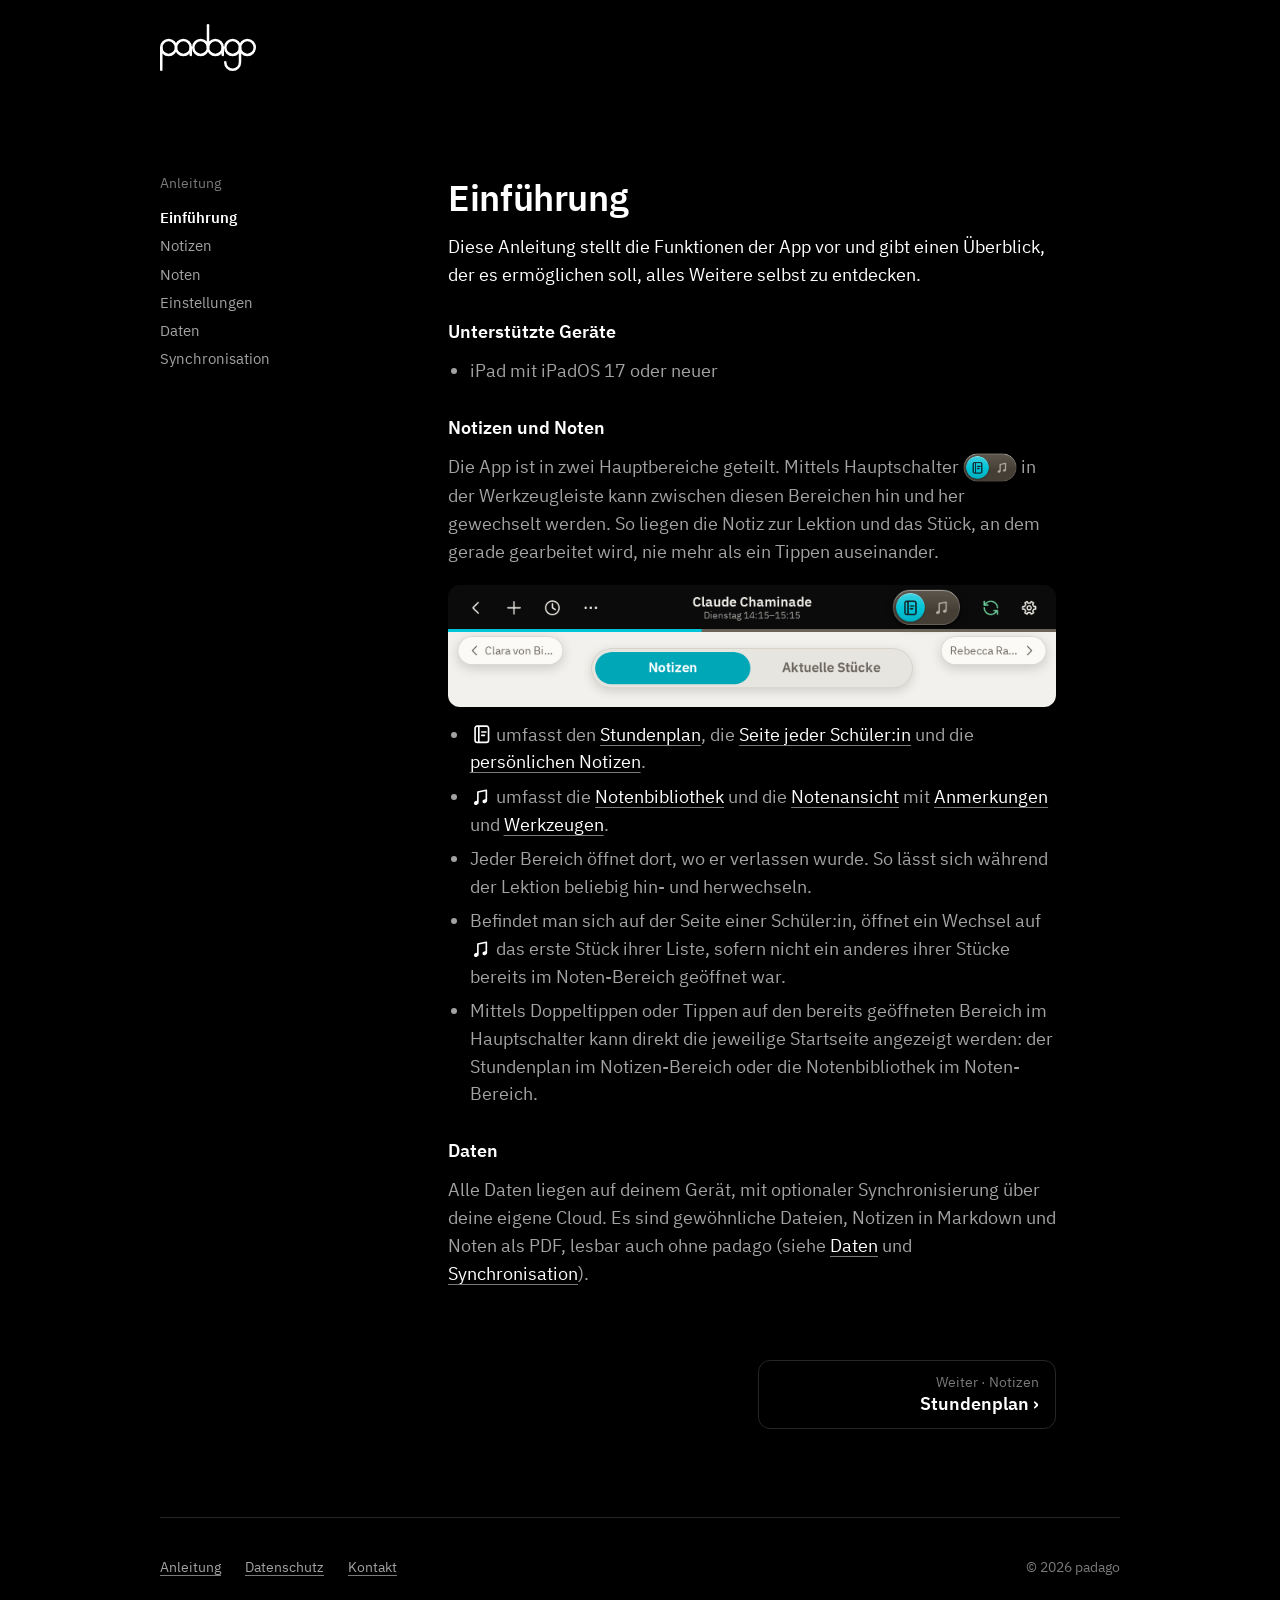
==== commit 6704641b: "documentation update" ====
--- a/anleitung/index.html
+++ b/anleitung/index.html
@@ -4,7 +4,7 @@
 <meta charset="utf-8">
 <meta name="viewport" content="width=device-width, initial-scale=1">
 <title>Anleitung – padago</title>
-<meta name="description" content="Wie padago funktioniert: Schülerliste, Notizen, Notenbibliothek, Notenviewer und mehr.">
+<meta name="description" content="Wie padago funktioniert: Stundenplan, Notizen, Notenbibliothek, Notenansicht und mehr.">
 <meta name="theme-color" content="#000000">
 <meta name="color-scheme" content="dark">
 <link rel="icon" href="../logo/favicon-64.png" sizes="64x64">
@@ -16,6 +16,13 @@
 <!-- The app's own icons, as the text names its buttons by them: copied by
      hand from the sprite in padago/public/index.html. -->
 <svg hidden aria-hidden="true" xmlns="http://www.w3.org/2000/svg">
+  <symbol id="i-notebook" viewBox="0 0 24 24">
+    <path d="M7.6 3.4h10a2.2 2.2 0 0 1 2.2 2.2v12.8a2.2 2.2 0 0 1-2.2 2.2H7.6a2.2 2.2 0 0 1-2.2-2.2V5.6a2.2 2.2 0 0 1 2.2-2.2zM9.4 3.4v17.2"/>
+    <path d="M12.6 9.6h4.4M12.6 13.2h2.8"/>
+  </symbol>
+  <symbol id="i-note" viewBox="0 0 24 24">
+    <path d="M9.193 17.111A2.6 2 -20 0 1 7.434 19.879A2.6 2 -20 0 1 4.307 18.889A2.6 2 -20 0 1 6.066 16.121A2.6 2 -20 0 1 9.193 17.111ZM18.193 15.311A2.6 2 -20 0 1 16.434 18.079A2.6 2 -20 0 1 13.307 17.089A2.6 2 -20 0 1 15.066 14.321A2.6 2 -20 0 1 18.193 15.311ZM7.537 17.65V6.4a.875 .875 0 0 1 1.75 0v11.25a.875 .875 0 0 1-1.75 0ZM16.537 15.85V4.6a.875 .875 0 0 1 1.75 0v11.25a.875 .875 0 0 1-1.75 0ZM8.24 5.542 17.24 3.742a.875 .875 0 0 1 .344 1.716l-9 1.8a.875 .875 0 0 1-.344-1.716Z" fill="currentColor" stroke="none"/>
+  </symbol>
   <symbol id="i-plus" viewBox="0 0 24 24"><path d="M12 4v16M4 12h16"/></symbol>
   <symbol id="i-close" viewBox="0 0 24 24"><path d="M6.3 6.3 17.7 17.7M17.7 6.3 6.3 17.7"/></symbol>
   <symbol id="i-more" viewBox="0 0 24 24">
@@ -58,6 +65,86 @@
   </symbol>
   <symbol id="i-full" viewBox="0 0 24 24">
     <path d="M9 3.8H5.8a2 2 0 0 0-2 2V9M15 3.8h3.2a2 2 0 0 1 2 2V9M9 20.2H5.8a2 2 0 0 1-2-2V15M15 20.2h3.2a2 2 0 0 0 2-2V15"/>
+  </symbol>
+  <symbol id="i-back" viewBox="0 0 24 24"><path d="M15.5 5 8.5 12l7 7"/></symbol>
+  <symbol id="i-sheet" viewBox="0 0 24 24">
+    <rect x="4" y="4" width="16" height="16" rx="2.2"/>
+    <path d="M10.629 15.249A2 1.5 -20 0 1 9.263 17.343A2 1.5 -20 0 1 6.871 16.618A2 1.5 -20 0 1 8.237 14.524A2 1.5 -20 0 1 10.629 15.249ZM16.629 14.049A2 1.5 -20 0 1 15.263 16.143A2 1.5 -20 0 1 12.871 15.418A2 1.5 -20 0 1 14.237 13.324A2 1.5 -20 0 1 16.629 14.049ZM8.948 15.645V8.575a.875 .875 0 0 1 1.75 0v7.07a.875 .875 0 0 1-1.75 0ZM14.948 14.445V7.375a.875 .875 0 0 1 1.75 0v7.07a.875 .875 0 0 1-1.75 0ZM9.652 7.717 15.652 6.517a.875 .875 0 0 1 .343 1.716l-6 1.2a.875 .875 0 0 1-.343-1.716Z" fill="currentColor" stroke="none"/>
+  </symbol>
+  <symbol id="i-folder-plus" viewBox="0 0 24 24">
+    <path d="M3.6 18V6a2 2 0 0 1 2-2h3.7l2 2.4h7.1a2 2 0 0 1 2 2v9.6a2 2 0 0 1-2 2H5.6a2 2 0 0 1-2-2z"/>
+    <path d="M12 10.6v5.2M9.4 13.2h5.2"/>
+  </symbol>
+  <symbol id="i-select" viewBox="0 0 24 24">
+    <path d="M11.8 7h8.2M11.8 17h8.2"/>
+    <rect x="3.6" y="4.6" width="4.8" height="4.8" rx="1.2"/>
+    <rect x="3.6" y="14.6" width="4.8" height="4.8" rx="1.2"/>
+  </symbol>
+  <symbol id="i-shelf" viewBox="0 0 24 24">
+    <path d="M4.6 4.4h1.8a1.2 1.2 0 0 1 1.2 1.2v12.8a1.2 1.2 0 0 1-1.2 1.2H4.6a1.2 1.2 0 0 1-1.2-1.2V5.6a1.2 1.2 0 0 1 1.2-1.2zM10 4.4h1.8a1.2 1.2 0 0 1 1.2 1.2v12.8a1.2 1.2 0 0 1-1.2 1.2H10a1.2 1.2 0 0 1-1.2-1.2V5.6a1.2 1.2 0 0 1 1.2-1.2zM4.5 9h2M9.9 9h2M14.6 6.2 18.2 5.3l2.8 13.4-3.6.9z"/>
+  </symbol>
+  <symbol id="i-person-plus" viewBox="0 0 24 24">
+    <circle cx="9.6" cy="8" r="3.7"/>
+    <path d="M3.2 20c0-3.5 2.9-5.8 6.4-5.8 1.2 0 2.4.3 3.4.8"/>
+    <path d="M17.8 14.2v6M14.8 17.2h6"/>
+  </symbol>
+  <symbol id="i-person-x" viewBox="0 0 24 24">
+    <circle cx="9.6" cy="8" r="3.7"/>
+    <path d="M3.2 20c0-3.5 2.9-5.8 6.4-5.8 1 0 2 .2 2.9.6"/>
+    <path d="M15 14.6 20.6 20.2M20.6 14.6 15 20.2"/>
+  </symbol>
+  <symbol id="i-people" viewBox="0 0 24 24">
+    <circle cx="9.2" cy="8" r="3.7"/>
+    <path d="M2.8 20c0-3.5 2.9-5.8 6.4-5.8s6.4 2.3 6.4 5.8"/>
+    <path d="M16.2 4.8a3.7 3.7 0 0 1 0 6.4"/>
+    <path d="M18.2 14.8c1.9.7 3.2 2.3 3.2 4.4"/>
+  </symbol>
+  <symbol id="i-bookmark" viewBox="0 0 24 24"><path d="M6.4 3.6h11.2v16.8L12 16.2l-5.6 4.2z"/></symbol>
+  <symbol id="i-return" viewBox="0 0 24 24">
+    <path d="M3.6 12a8.4 8.4 0 1 0 2.5-6M5.6 3.4v3.4H9"/>
+  </symbol>
+  <symbol id="i-share" viewBox="0 0 24 24">
+    <path d="M12 3.4v11.4M8 7.4 12 3.4l4 4"/>
+    <path d="M8 10.6H5.8a2 2 0 0 0-2 2v5.6a2 2 0 0 0 2 2h12.4a2 2 0 0 0 2-2v-5.6a2 2 0 0 0-2-2H16"/>
+  </symbol>
+  <symbol id="i-crop-auto" viewBox="0 0 24 24">
+    <path d="M7 3.4v13.6h13.6M3.4 7h13.6v13.6"/>
+    <rect x="9.4" y="9.4" width="5.2" height="5.2" rx="1"/>
+  </symbol>
+  <symbol id="i-straight" viewBox="0 0 24 24">
+    <rect x="5.6" y="4.4" width="12.8" height="12.8" rx="2.2" transform="rotate(-11 12 10.8)"/>
+    <path d="M4 20h16"/>
+  </symbol>
+  <symbol id="i-check" viewBox="0 0 24 24"><path d="M4.8 12.4 9.9 17.5 19.2 6.5"/></symbol>
+  <symbol id="i-ruler" viewBox="0 0 24 24">
+    <g transform="rotate(-45 12 12)">
+      <path d="M5.4 8.4h13.2a1.8 1.8 0 0 1 1.8 1.8v3.6a1.8 1.8 0 0 1-1.8 1.8H5.4a1.8 1.8 0 0 1-1.8-1.8v-3.6a1.8 1.8 0 0 1 1.8-1.8zM7.6 8.4v3M11.2 8.4v3M14.8 8.4v3"/>
+    </g>
+  </symbol>
+  <symbol id="i-lasso" viewBox="0 0 24 24">
+    <path d="M12 3.6c4.9 0 8.8 2.8 8.8 6.3S16.9 16.2 12 16.2 3.2 13.4 3.2 9.9 7.1 3.6 12 3.6z" stroke-dasharray="3.2 2.7"/>
+    <path d="M8.1 15.5c-.6 1.5-.3 2.6.6 3.2M8 19.6a1.4 1.4 0 1 0 2.8 0a1.4 1.4 0 1 0-2.8 0z"/>
+  </symbol>
+  <symbol id="i-eraser" viewBox="0 0 24 24">
+    <path d="M12.9 5.2l5.3 5.3a1.5 1.5 0 0 1 0 2.2l-6.8 6.8a1.5 1.5 0 0 1-2.2 0l-5.3-5.3a1.5 1.5 0 0 1 0-2.2l6.8-6.8a1.5 1.5 0 0 1 2.2 0zM8.1 10l5.8 5.8M7.2 20.4h12.4"/>
+  </symbol>
+  <symbol id="i-metronome" viewBox="0 0 24 24">
+    <path d="M9.4 3.4h5.2l4.6 17.2H4.8zM7.2 13.8h9.6M12 18.6 14.4 8.8"/>
+  </symbol>
+  <symbol id="i-fork" viewBox="0 0 24 24"><path d="M8.2 3.2v7.6a3.8 3.8 0 0 0 7.6 0V3.2M12 14.6v6.2"/></symbol>
+  <symbol id="i-eye" viewBox="0 0 24 24">
+    <path d="M2.4 12S6 5.9 12 5.9 21.6 12 21.6 12 18 18.1 12 18.1 2.4 12 2.4 12z"/>
+    <circle cx="12" cy="12" r="3"/>
+  </symbol>
+  <symbol id="i-sliders" viewBox="0 0 24 24">
+    <path d="M3.125 7.6H6M12.8 7.6h8.075M3.125 16.4H11.6M18.4 16.4h2.475" stroke-linecap="butt"/>
+    <circle cx="9.4" cy="7.6" r="3.4" fill="currentColor" stroke="none"/>
+    <circle cx="15" cy="16.4" r="3.4" fill="currentColor" stroke="none"/>
+  </symbol>
+  <symbol id="i-piano" viewBox="0 0 24 24">
+    <path d="M4.4 5.4h15.2a1.4 1.4 0 0 1 1.4 1.4v10.4a1.4 1.4 0 0 1-1.4 1.4H4.4a1.4 1.4 0 0 1-1.4-1.4V6.8a1.4 1.4 0 0 1 1.4-1.4z"/>
+    <path d="M7.5 12v5.725M12 12v5.725M16.5 12v5.725" stroke-linecap="butt"/>
+    <path d="M6 6.275h3V12H6zM10.5 6.275h3V12h-3zM15 6.275h3V12h-3z" fill="currentColor" stroke="none"/>
   </symbol>
 </svg>
 
@@ -84,69 +171,85 @@
     <div class="doc">
       <section aria-labelledby="einfuehrung">
         <h2 id="einfuehrung">Einführung</h2>
-        <p class="lead">Diese Anleitung entsteht gerade.</p>
-
-        <section aria-labelledby="geraete">
-          <h3 id="geraete">Unterstützte Geräte</h3>
-          <ul>
-            <li>iPad mit iPadOS 17 oder neuer</li>
-          </ul>
-        </section>
+        <p class="lead">Diese Anleitung stellt die Funktionen der App vor und gibt einen Überblick, der es ermöglichen soll, alles Weitere selbst zu entdecken.</p>
+
+        <h3 id="geraete">Unterstützte Geräte</h3>
+        <ul>
+          <li>iPad mit iPadOS 17 oder neuer</li>
+        </ul>
+
+        <h3 id="bereiche">Notizen und Noten</h3>
+        <p>Die App ist in zwei Hauptbereiche geteilt. Mittels Hauptschalter <img class="pivot" src="../screenshots/hauptschalter.webp" width="172" height="92" alt=""> in der Werkzeugleiste kann zwischen diesen Bereichen hin und her gewechselt werden. So liegen die Notiz zur Lektion und das Stück, an dem gerade gearbeitet wird, nie mehr als ein Tippen auseinander.</p>
+        <figure class="shot shot--crop" style="--shot: 5 / 1">
+          <a href="../screenshots/lektionen.webp"><img src="../screenshots/lektionen.webp" width="1520" height="2020" loading="lazy" decoding="async" alt="Die Leiste über der Seite einer Schülerin: rechts der Schalter mit Notizbuch und Noten, daneben Synchronisierung und Einstellungen; darunter, auf ihrer Seite, der Schalter «Notizen» und «Aktuelle Stücke»"></a>
+        </figure>
+        <ul>
+          <li><svg class="ico" role="img" aria-label="Notizbuch"><use href="#i-notebook"/></svg> umfasst den <a href="#stundenplan">Stundenplan</a>, die <a href="#seite">Seite jeder Schüler:in</a> und die <a href="#persoenlich">persönlichen Notizen</a>.</li>
+          <li><svg class="ico" role="img" aria-label="Notenbibliothek"><use href="#i-note"/></svg> umfasst die <a href="#notenbibliothek">Notenbibliothek</a> und die <a href="#notenansicht">Notenansicht</a> mit <a href="#anmerkungen">Anmerkungen</a> und <a href="#werkzeuge">Werkzeugen</a>.</li>
+          <li>Jeder Bereich öffnet dort, wo er verlassen wurde. So lässt sich während der Lektion beliebig hin- und herwechseln.</li>
+          <li>Befindet man sich auf der Seite einer Schüler:in, öffnet ein Wechsel auf <svg class="ico" role="img" aria-label="Notenbibliothek"><use href="#i-note"/></svg> das erste Stück ihrer Liste, sofern nicht ein anderes ihrer Stücke bereits im Noten-Bereich geöffnet war.</li>
+          <li>Mittels Doppeltippen oder Tippen auf den bereits geöffneten Bereich im Hauptschalter kann direkt die jeweilige Startseite angezeigt werden: der Stundenplan im Notizen-Bereich oder die Notenbibliothek im Noten-Bereich.</li>
+        </ul>
+
+        <h3 id="datenablage">Daten</h3>
+        <p>Alle Daten liegen auf deinem Gerät, mit optionaler Synchronisierung über deine eigene Cloud. Es sind gewöhnliche Dateien, Notizen in Markdown und Noten als PDF, lesbar auch ohne padago (siehe <a href="#daten">Daten</a> und <a href="#synchronisation">Synchronisation</a>).</p>
       </section>
 
       <section aria-labelledby="notizen">
         <h2 id="notizen">Notizen</h2>
 
-        <section aria-labelledby="schuelerliste">
-          <h3 id="schuelerliste">Schülerliste</h3>
-          <p>Die Schülerliste ist der Stundenplan: Alle Schüler:innen stehen unter ihrem Unterrichtstag, nach Uhrzeit geordnet. Rechts steht, wann die letzte Notiz verfasst wurde. Ein Tippen auf den Namen öffnet die Seite der Schüler:in.</p>
+        <section aria-labelledby="stundenplan">
+          <h3 id="stundenplan">Stundenplan</h3>
+          <p>Die Startseite des Notizen-Bereichs ist der Stundenplan. Rechts von jeder Schüler:in steht, wann die letzte Notiz verfasst wurde. Ein Tippen auf den Namen öffnet die <a href="#seite">Seite der Schüler:in</a>.</p>
           <figure class="shot shot--crop">
-            <a href="../screenshots/schuelerliste.webp"><img src="../screenshots/schuelerliste.webp" width="1520" height="2020" loading="lazy" decoding="async" alt="Die Schülerliste, nach Wochentagen geordnet, mit Uhrzeit und dem Alter der letzten Notiz; die laufende Lektion ist umrandet"></a>
+            <a href="../screenshots/stundenplan.webp"><img src="../screenshots/stundenplan.webp" width="1520" height="2020" loading="lazy" decoding="async" alt="Der Stundenplan, nach Wochentagen geordnet, mit Uhrzeit und dem Alter der letzten Notiz; die laufende Lektion ist umrandet"></a>
           </figure>
           <ul>
             <li>Die laufende Lektion ist farbig umrandet.</li>
             <li>Ein Tippen auf einen Wochentag klappt ihn zu oder auf.</li>
             <li>Ein Tippen auf <svg class="ico" role="img" aria-label="Kalender"><use href="#i-today"/></svg> im Suchfeld zeigt nur den heutigen Tag.</li>
-            <li>Mittels <svg class="ico" role="img" aria-label="Sortieren"><use href="#i-sort"/></svg> im Suchfeld kann die Liste nach Stundenplan oder alphabetisch sortiert werden.</li>
-            <li>Ein Tippen auf <svg class="ico" role="img" aria-label="Uhr"><use href="#i-clock"/></svg> oben öffnet die laufende oder als nächstes folgende Lektion.</li>
+            <li>Mittels <svg class="ico" role="img" aria-label="Sortieren"><use href="#i-sort"/></svg> im Suchfeld lässt sich die Reihenfolge wählen: <span class="ui">«Nach Stundenplan»</span> oder <span class="ui">«Alphabetisch»</span>.</li>
+            <li>Ein Tippen auf <svg class="ico" role="img" aria-label="Uhr"><use href="#i-clock"/></svg> in der Werkzeugleiste öffnet die laufende oder als nächstes folgende Lektion.</li>
           </ul>
 
           <h4 id="hinzufuegen">Schüler:innen hinzufügen</h4>
-          <p>Ein Tippen auf <svg class="ico" role="img" aria-label="Plus"><use href="#i-plus"/></svg> oben öffnet «Schüler:in hinzufügen». Nötig ist nur der Name.</p>
+          <p>Ein Tippen auf <svg class="ico" role="img" aria-label="Plus"><use href="#i-plus"/></svg> in der Werkzeugleiste öffnet «Schüler:in hinzufügen».</p>
           <figure class="shot shot--crop" style="--at: 50%">
-            <a href="../screenshots/hinzufuegen.webp"><img src="../screenshots/hinzufuegen.webp" width="1520" height="2020" loading="lazy" decoding="async" alt="Das Fenster «Schüler:in hinzufügen» mit Name, Tag, Uhrzeit und Dauer über der Schülerliste"></a>
-          </figure>
-          <ul>
+            <a href="../screenshots/hinzufuegen.webp"><img src="../screenshots/hinzufuegen.webp" width="1520" height="2020" loading="lazy" decoding="async" alt="Das Fenster «Schüler:in hinzufügen» mit Name, Tag, Uhrzeit und Dauer über dem Stundenplan"></a>
+          </figure>
+          <ul>
+            <li>Zwingend erforderlich ist nur der Name.</li>
             <li>Mit <svg class="ico" role="img" aria-label="Plus"><use href="#i-plus"/></svg> neben der Dauer lässt sich ein weiterer Termin hinzufügen, für Schüler:innen, die mehrmals pro Woche kommen.</li>
-            <li>«Hinzufügen und fertig» schliesst das Fenster.</li>
-            <li>«Hinzufügen und weiter» lässt es offen für die nächste Schüler:in. Die Uhrzeit rückt dabei um die Dauer weiter.</li>
-          </ul>
-
-          <h4 id="bearbeiten">Liste bearbeiten</h4>
-          <p>Ein Tippen auf <svg class="ico" role="img" aria-label="Stift"><use href="#i-pencil"/></svg> oben öffnet die Liste zum Bearbeiten. Jede Zeile ist ein Termin: Tag, Uhrzeit, Name und Dauer lassen sich direkt antippen und ändern. Mit <svg class="ico" role="img" aria-label="Mehr"><use href="#i-more"/></svg> am Ende der Zeile lassen sich Termine hinzufügen oder entfernen sowie Schüler:innen archivieren oder löschen.</p>
+            <li><span class="ui">«Hinzufügen und fertig»</span> schliesst das Fenster.</li>
+            <li><span class="ui">«Hinzufügen und weiter»</span> lässt es offen, um eine weitere Schüler:in hinzuzufügen. Die Uhrzeit rückt dabei automatisch um die Dauer der hinzugefügten Schüler:in weiter.</li>
+          </ul>
+
+          <h4 id="bearbeiten">Stundenplan bearbeiten</h4>
+          <p>Ein Tippen auf <svg class="ico" role="img" aria-label="Stift"><use href="#i-pencil"/></svg> in der Werkzeugleiste öffnet den Stundenplan im Bearbeitungs-Modus.</p>
           <figure class="shot shot--crop" style="--shot: 1 / 1">
-            <a href="../screenshots/bearbeiten.webp"><img src="../screenshots/bearbeiten.webp" width="1520" height="2020" loading="lazy" decoding="async" alt="Die Liste beim Bearbeiten: geänderte Werte umrandet, eine Schülerin zum Löschen markiert, das Menü einer Zeile offen"></a>
-          </figure>
-          <ul>
-            <li>Geänderte Werte sind farbig umrandet.</li>
-            <li>Gespeichert wird erst mit «Speichern». <svg class="ico" role="img" aria-label="Kreuz"><use href="#i-close"/></svg> verwirft alle Änderungen und beendet das Bearbeiten. Mit <svg class="ico" role="img" aria-label="Rückgängig"><use href="#i-undo"/></svg> und <svg class="ico" role="img" aria-label="Wiederherstellen"><use href="#i-redo"/></svg> lassen sich einzelne Schritte rückgängig machen und wiederherstellen, mit <svg class="ico" role="img" aria-label="Zurücksetzen"><use href="#i-reset"/></svg> alle Änderungen auf einmal zurücksetzen.</li>
+            <a href="../screenshots/bearbeiten.webp"><img src="../screenshots/bearbeiten.webp" width="1520" height="2020" loading="lazy" decoding="async" alt="Der Stundenplan beim Bearbeiten: geänderte Werte umrandet, eine Schülerin zum Löschen markiert, das Menü einer Zeile offen"></a>
+          </figure>
+          <ul>
+            <li>Tag, Uhrzeit, Name und Dauer lassen sich direkt antippen und ändern. Geänderte Werte sind farbig umrandet.</li>
+            <li>Mit <svg class="ico" role="img" aria-label="Mehr"><use href="#i-more"/></svg> am Ende der Zeile lassen sich Termine hinzufügen oder entfernen sowie Schüler:innen archivieren oder löschen.</li>
+            <li>Gespeichert wird erst mit <span class="ui">«Speichern»</span>. <svg class="ico" role="img" aria-label="Kreuz"><use href="#i-close"/></svg> verwirft alle Änderungen und beendet das Bearbeiten. Mit <svg class="ico" role="img" aria-label="Rückgängig"><use href="#i-undo"/></svg> und <svg class="ico" role="img" aria-label="Wiederherstellen"><use href="#i-redo"/></svg> lassen sich einzelne Schritte rückgängig machen und wiederherstellen, mit <svg class="ico" role="img" aria-label="Zurücksetzen"><use href="#i-reset"/></svg> alle Änderungen auf einmal zurücksetzen.</li>
             <li>Ein neuer Name benennt auch den Ordner der Schüler:in um.</li>
-            <li>«Löschen» entfernt die Schüler:in mit allen Notizen. «Archivieren» entfernt sie aus dem Stundenplan, behält aber alle Dateien (siehe <a href="#archiv">Archiv</a>).</li>
+            <li><span class="ui">«Löschen»</span> entfernt die Schüler:in und ihren Ordner unter «Notizen» im <a href="#ordner">Ordner Padago</a>. Ihre Notizen, Anmerkungen und Termine werden damit gelöscht, die Original-Noten bleiben in der Notenbibliothek. <span class="ui">«Archivieren»</span> entfernt sie nur aus dem Stundenplan, ihr Ordner bleibt erhalten (siehe <a href="#archiv">Archiv</a>).</li>
           </ul>
 
           <h4 id="stundenplaner">Stundenplaner</h4>
-          <p>Der Stundenplaner (<svg class="ico" role="img" aria-label="Mehr"><use href="#i-more"/></svg> › «Stundenplaner») erleichtert die Planung sowie grosse Veränderungen am Stundenplan.</p>
+          <p>Der Stundenplaner (<svg class="ico" role="img" aria-label="Mehr"><use href="#i-more"/></svg> › <span class="ui">«Stundenplaner»</span>) erleichtert die Planung sowie grosse Veränderungen am Stundenplan.</p>
           <figure class="shot shot--crop" style="--shot: 3 / 2">
             <a href="../screenshots/stundenplaner.webp"><img src="../screenshots/stundenplaner.webp" width="2020" height="1520" loading="lazy" decoding="async" alt="Der Stundenplaner beim Einteilen: am Dienstag vier Lektionen und darunter der gewählte Platz um 14:15, am Donnerstag drei Lektionen und «+ weiter», unten die noch nicht eingeteilten Schüler:innen"></a>
           </figure>
           <ul>
             <li>Im oberen Teil befindet sich die Einteilung, während im unteren Teil alle noch nicht eingeteilten Schüler:innen aufgelistet sind.</li>
-            <li>Um eine Schüler:in einzuteilen, wähle erst einen Platz im Stundenplan: «+ Beginn» am Anfang eines Tages, «+ weiter» an seinem Ende oder «+ Tag» für einen neuen Unterrichtstag. Die Uhrzeit des gewählten Platzes lässt sich antippen, um sie zu ändern. Tippe dann unten auf die gewünschte Schüler:in, um sie diesem Platz zuzuteilen. Der gewählte Platz rückt automatisch um ihre Dauer weiter, bereit für die nächste Schüler:in.</li>
+            <li>Um eine Schüler:in einzuteilen, wähle erst einen Platz im Stundenplan: <span class="ui">«+ Beginn»</span> am Anfang eines Tages, <span class="ui">«+ weiter»</span> an seinem Ende oder <span class="ui">«+ Tag»</span> für einen neuen Unterrichtstag. Die Uhrzeit des gewählten Platzes lässt sich antippen, um sie zu ändern. Tippe dann unten auf die gewünschte Schüler:in, um sie diesem Platz zuzuteilen. Der gewählte Platz rückt automatisch um ihre Dauer weiter, bereit für die nächste Schüler:in.</li>
             <li>Schüler:innen lassen sich auch an einen freien Platz ziehen. Auf eine bestehende Lektion gezogen, wird diese Zeit von beiden Schüler:innen besetzt, etwa für wöchentlich abwechselnden Unterricht.</li>
             <li>Eine von Hand geänderte Uhrzeit bleibt, wo sie ist. Überschneidungen sind erlaubt und rot markiert.</li>
             <li>Mit langem Drücken auf eine Schüler:in in der Liste unten lässt sich diese bearbeiten (Dauer, Termine pro Woche) sowie archivieren oder löschen.</li>
             <li>Mit <svg class="ico" role="img" aria-label="Plus"><use href="#i-plus"/></svg> lassen sich neue Schüler:innen hinzufügen.</li>
-            <li>Gespeichert wird erst mit «Speichern». <svg class="ico" role="img" aria-label="Kreuz"><use href="#i-close"/></svg> verwirft alle Änderungen und schliesst den Stundenplaner. Mit <svg class="ico" role="img" aria-label="Rückgängig"><use href="#i-undo"/></svg> und <svg class="ico" role="img" aria-label="Wiederherstellen"><use href="#i-redo"/></svg> lassen sich einzelne Schritte rückgängig machen und wiederherstellen, mit <svg class="ico" role="img" aria-label="Zurücksetzen"><use href="#i-reset"/></svg> alle vorgenommenen Änderungen auf einmal zurücksetzen.</li>
+            <li>Gespeichert wird erst mit <span class="ui">«Speichern»</span>. <svg class="ico" role="img" aria-label="Kreuz"><use href="#i-close"/></svg> verwirft alle Änderungen und schliesst den Stundenplaner. Mit <svg class="ico" role="img" aria-label="Rückgängig"><use href="#i-undo"/></svg> und <svg class="ico" role="img" aria-label="Wiederherstellen"><use href="#i-redo"/></svg> lassen sich einzelne Schritte rückgängig machen und wiederherstellen, mit <svg class="ico" role="img" aria-label="Zurücksetzen"><use href="#i-reset"/></svg> alle vorgenommenen Änderungen auf einmal zurücksetzen.</li>
             <li>Mittels <svg class="ico" role="img" aria-label="Papierkorb"><use href="#i-trash"/></svg> lässt sich der Stundenplan leeren, etwa für ein neues Schuljahr. Alle Schüler:innen kommen dann zurück in die Liste unten.</li>
           </ul>
 
@@ -157,10 +260,10 @@
           </figure>
           <ol>
             <li>Im Stundenplaner auf <svg class="ico" role="img" aria-label="Importieren"><use href="#i-import"/></svg> tippen.</li>
-            <li>«Datei» wählen oder «Text einfügen».</li>
+            <li><span class="ui">«Datei»</span> wählen oder <span class="ui">«Text einfügen»</span>.</li>
             <li>Die bestehende Einteilung wird durch den gefundenen Stundenplan ersetzt.</li>
             <li>Die rot umrandeten Lektionen prüfen.</li>
-            <li>Mit «Speichern» übernehmen.</li>
+            <li>Mit <span class="ui">«Speichern»</span> übernehmen.</li>
           </ol>
           <ul>
             <li>Rot markiert wird, was nicht sicher erkannt werden konnte: Namen, die nur fast mit bereits bestehenden Schüler:innen übereinstimmen, beim Import neu hinzugefügte Schüler:innen oder eine unklare Uhrzeit. Mittels Tippen auf eine markierte Schüler:in lässt sich diese überprüfen und gegebenenfalls anpassen.</li>
@@ -190,7 +293,7 @@
             <a href="../screenshots/archiv.webp"><img src="../screenshots/archiv.webp" width="2020" height="1520" loading="lazy" decoding="async" alt="Das Archiv mit vier Schüler:innen, eine aufgeklappt mit Anzahl Notizen, ihren Stücken und ihrem Termin"></a>
           </figure>
           <ul>
-            <li>Das Archiv kann über den Link «Archiv ›» unter der Schülerliste aufgerufen werden.</li>
+            <li>Das Archiv kann über den Link <span class="ui">«Archiv ›»</span> unter dem Stundenplan aufgerufen werden.</li>
             <li>Ein Tippen auf den Namen zeigt eine Zusammenfassung der Daten zu dieser Schüler:in.</li>
             <li>Mit <svg class="ico" role="img" aria-label="Zurückholen"><use href="#i-unarchive"/></svg> kann die Schüler:in zurückgeholt werden.</li>
             <li>Mit <svg class="ico" role="img" aria-label="Papierkorb"><use href="#i-trash"/></svg> kann die Schüler:in endgültig gelöscht werden.</li>
@@ -199,22 +302,21 @@
 
         <section aria-labelledby="seite">
           <h3 id="seite">Die Seite einer Schüler:in</h3>
-          <p>Ein Tippen auf eine Schüler:in in der Schülerliste öffnet ihre Übersichtsseite.</p>
+          <p>Ein Tippen auf eine Schüler:in im Stundenplan öffnet ihre Seite. Diese ist in die zwei Unterbereiche «Notizen» und «Aktuelle Stücke» eingeteilt, zwischen denen mit dem Schalter unter der Werkzeugleiste gewechselt werden kann. «Notizen» enthält die Notizen zu ihren Lektionen, «Aktuelle Stücke» enthält eine Liste mit den Stücken, die ihr zugeordnet wurden (siehe <a href="#zuordnen">Stücke zuordnen</a>).</p>
           <figure class="shot shot--crop">
-            <a href="../screenshots/lektionen.webp"><img src="../screenshots/lektionen.webp" width="1520" height="2020" loading="lazy" decoding="async" alt="Die Seite einer Schülerin vor der Lektion: oben ihr Name mit Tag und Uhrzeit, darunter die vorherige und die nächste Schüler:in, «Notizen» und «Noten», die Notiz der letzten Lektion und die Knöpfe «+ Di 11.5.21», «+ Anderes Datum» und «Alle Notizen ›»"></a>
+            <a href="../screenshots/lektionen.webp"><img src="../screenshots/lektionen.webp" width="1520" height="2020" loading="lazy" decoding="async" alt="Die Seite einer Schülerin vor der Lektion: in der Werkzeugleiste ihr Name mit Tag und Uhrzeit, darunter die vorherige und die nächste Schüler:in, «Notizen» und «Aktuelle Stücke», die Notiz der letzten Lektion und die Knöpfe «+ Di 11.5.21», «+ Anderes Datum» und «Alle Notizen ›»"></a>
           </figure>
           <ul>
             <li>An der Lektions-Fortschrittsanzeige unter der Werkzeugleiste kann während der Lektion abgelesen werden, wie viel Zeit bereits vergangen ist. Sie erscheint nur, wenn für den Termin eine Dauer eingetragen ist, und lässt sich unter <a href="#allgemein">Einstellungen › Allgemein</a> ausschalten.</li>
             <li>Mit den Namen oben links und rechts kann direkt zur vorigen oder nächsten Schüler:in im Stundenplan navigiert werden.</li>
-            <li>«Notizen» zeigt die Notizen zu den Lektionen, «Noten» die der Schüler:in zugeordneten Stücke (siehe <a href="#zuordnen">Stücke zuordnen</a>).</li>
           </ul>
 
           <h4 id="lektionen">Letzte und nächste Lektion</h4>
           <p>Unter «Notizen» steht zuoberst die Notiz der letzten Lektion. So ist auf einen Blick ersichtlich, woran zuletzt gearbeitet wurde.</p>
           <ul>
-            <li>Ein Tippen auf «+ Di 11.5.21» erstellt die Notiz für die nächste Lektion gemäss Stundenplan, für die noch keine Notiz existiert.</li>
-            <li>Mit «+ Anderes Datum» lässt sich eine Notiz für ein beliebiges Datum erstellen, zum Beispiel um eine Lektion nachzutragen.</li>
-            <li>«Alle Notizen ›» zeigt alle bisherigen Notizen der Schüler:in.</li>
+            <li>Ein Tippen auf <span class="ui">«+ Di 11.5.21»</span> erstellt die Notiz für die nächste Lektion gemäss Stundenplan, für die noch keine Notiz existiert.</li>
+            <li>Mit <span class="ui">«+ Anderes Datum»</span> lässt sich eine Notiz für ein beliebiges Datum erstellen, zum Beispiel um eine Lektion nachzutragen.</li>
+            <li><span class="ui">«Alle Notizen ›»</span> zeigt alle bisherigen Notizen der Schüler:in.</li>
           </ul>
           <p>Sobald es eine Notiz für heute gibt, erscheint sie unter der letzten Lektion als «Aktuelle Lektion».</p>
           <figure class="shot">
@@ -226,7 +328,7 @@
           </ul>
 
           <h4 id="editor">Notizen schreiben</h4>
-          <p>Eine neue Notiz beginnt standardmässig mit dem Namen der Schüler:in und dem Datum als Titel. Gespeichert wird laufend, auch ohne Schliessen der Notiz durch «Speichern».</p>
+          <p>Eine neue Notiz beginnt standardmässig mit dem Namen der Schüler:in und dem Datum als Titel. Gespeichert wird laufend, auch ohne Schliessen der Notiz durch <span class="ui">«Speichern»</span>.</p>
           <figure class="shot shot--crop" style="--shot: 3 / 2; --at: 92%">
             <a href="../screenshots/lektion.webp"><img src="../screenshots/lektion.webp" width="1520" height="2020" loading="lazy" decoding="async" alt="Die Notiz von heute beim Schreiben: oben das Datum und «Speichern», darunter die Leiste zum Formatieren und der Text mit Überschriften und Listen"></a>
           </figure>
@@ -234,14 +336,14 @@
             <li>Die Leiste über der Notiz bietet die gängigsten Formatierungsoptionen. Zusätzliche Optionen sind im Vollbild-Editor vorhanden, erreichbar mittels <svg class="ico" role="img" aria-label="Vollbild"><use href="#i-full"/></svg>.</li>
             <li>Mit einem Wischen mit dem Finger nach rechts über bestehende Listenpunkte lassen sich diese einrücken, nach links wieder ausrücken.</li>
             <li>Unter <svg class="ico" role="img" aria-label="Mehr"><use href="#i-more"/></svg> lässt sich die Notiz als Datei teilen, mit Formatierung kopieren (um sie z.&nbsp;B. als Aufgabe per E-Mail zu teilen) oder löschen.</li>
-            <li>«Expertenmodus» unter <svg class="ico" role="img" aria-label="Mehr"><use href="#i-more"/></svg> zeigt die Notiz als Markdown, so wie sie in der Datei steht. «Vorschau» zeigt sie dort formatiert.</li>
-            <li>Eine Notiz, die ausserhalb von padago in einer nicht unterstützten Schreibweise verfasst wurde, öffnet im Expertenmodus. Die betroffenen Stellen sind rot markiert; «Normal anzeigen» schreibt sie in eine unterstützte Schreibweise um, der Inhalt bleibt dabei erhalten.</li>
+            <li><span class="ui">«Expertenmodus»</span> unter <svg class="ico" role="img" aria-label="Mehr"><use href="#i-more"/></svg> zeigt die Notiz als Markdown, so wie sie in der Datei steht. <span class="ui">«Vorschau»</span> zeigt sie dort formatiert.</li>
+            <li>Eine Notiz, die ausserhalb von padago in einer nicht unterstützten Schreibweise verfasst wurde, öffnet im Expertenmodus. Die betroffenen Stellen sind rot markiert; <span class="ui">«Normal anzeigen»</span> schreibt sie in eine unterstützte Schreibweise um, der Inhalt bleibt dabei erhalten.</li>
             <li>Ein Tippen auf das Datum über der Notiz ändert ihren Tag. Ein Tag, der schon eine Notiz hat, lässt sich nicht wählen.</li>
-            <li>«Speichern» schliesst die Notiz.</li>
+            <li><span class="ui">«Speichern»</span> schliesst die Notiz.</li>
           </ul>
 
           <h4 id="verlauf">Alle Notizen</h4>
-          <p>«Alle Notizen ›» zeigt sämtliche Notizen einer Schüler:in, die neueste zuoberst, nach Schuljahren geordnet.</p>
+          <p><span class="ui">«Alle Notizen ›»</span> zeigt sämtliche Notizen einer Schüler:in, die neueste zuoberst, nach Schuljahren geordnet.</p>
           <figure class="shot shot--crop" style="--shot: 16 / 9">
             <a href="../screenshots/verlauf.webp"><img src="../screenshots/verlauf.webp" width="1520" height="2020" loading="lazy" decoding="async" alt="Alle Notizen einer Schülerin im Schuljahr 20-21, jede Zeile mit Datum, Anfang der Notiz, Papierkorb und Stift; eine Notiz ist zum Lesen geöffnet"></a>
           </figure>
@@ -249,17 +351,32 @@
             <li>Mit <svg class="ico" role="img" aria-label="Stift"><use href="#i-pencil"/></svg> lässt sich eine Notiz direkt in der Liste bearbeiten, mit <svg class="ico" role="img" aria-label="Papierkorb"><use href="#i-trash"/></svg> löschen.</li>
             <li>Der Schuljahresbeginn lässt sich unter <a href="#einstellungen-notizen">Einstellungen › Notizen</a> anpassen.</li>
           </ul>
+
+          <h4 id="aktuelle-stuecke">Aktuelle Stücke</h4>
+          <p>Unter «Aktuelle Stücke» findet sich eine Liste der Stücke, an denen die Schüler:in gerade arbeitet.</p>
+          <figure class="shot shot--crop" style="--shot: 5 / 4">
+            <a href="../screenshots/stuecke.webp"><img src="../screenshots/stuecke.webp" width="1520" height="2020" loading="lazy" decoding="async" alt="Die Seite einer Schülerin unter «Aktuelle Stücke»: fünf Stücke, jedes mit einem Bild seiner Startseite und seinem Ordner, darunter das zugeklappte Archiv"></a>
+          </figure>
+          <ul>
+            <li>Ein Tippen auf ein Stück öffnet es in der <a href="#notenansicht">Notenansicht</a>, direkt auf der gewählten Startseite.</li>
+            <li>Mit <svg class="ico" role="img" aria-label="Plus"><use href="#i-plus"/></svg> neben «Aktuelle Stücke» lassen sich Stücke aus der Notenbibliothek zuordnen.</li>
+            <li>Mit langem Drücken lässt sich ein Stück an eine andere Stelle ziehen. In dieser Reihenfolge führt die Notenansicht von Stück zu Stück.</li>
+            <li>Mit <svg class="ico" role="img" aria-label="Mehr"><use href="#i-more"/></svg> neben einem Stück lässt es sich teilen, umbenennen, archivieren oder entfernen. Ein neuer Name gilt nur für diese Liste, die Originaldatei behält ihren Namen.</li>
+            <li><span class="ui">«Entfernen»</span> nimmt das Stück nur von der Liste, die Originaldatei bleibt in der Notenbibliothek. <span class="ui">«Archivieren»</span> legt es in den «Archiv»-Bereich, von wo es sich mit <span class="ui">«Wieder aufnehmen»</span> zurückholen lässt. Ein Stück lässt sich auch direkt auf «Archiv» ziehen.</li>
+            <li>Mit <svg class="ico" role="img" aria-label="Mehrere auswählen"><use href="#i-select"/></svg> lassen sich mehrere Stücke auswählen und gemeinsam teilen, archivieren oder entfernen.</li>
+            <li>Dieselbe Originaldatei kann mehrmals auf der Liste stehen, jedes Mal mit eigenem Namen und eigener Startseite. So lassen sich mehrere Stücke aus demselben Band einzeln zuordnen.</li>
+          </ul>
         </section>
 
         <section aria-labelledby="persoenlich">
           <h3 id="persoenlich">Persönliche Notizen</h3>
-          <p>Die Persönlichen Notizen bieten Platz für Notizen, die sich keiner Schüler:in zuordnen lassen. Sie sind erreichbar über <svg class="ico" role="img" aria-label="Mehr"><use href="#i-more"/></svg> › «Persönliche Notizen» oder über eine unter <a href="#gesten">Einstellungen › Gesten</a> definierte Geste.</p>
+          <p>Die Persönlichen Notizen bieten Platz für Notizen, die sich keiner Schüler:in zuordnen lassen. Sie sind erreichbar über <svg class="ico" role="img" aria-label="Mehr"><use href="#i-more"/></svg> › <span class="ui">«Persönliche Notizen»</span> oder über eine unter <a href="#gesten">Einstellungen › Gesten</a> definierte Geste.</p>
           <figure class="shot shot--crop" style="--shot: 16 / 9">
             <a href="../screenshots/persoenlich.webp"><img src="../screenshots/persoenlich.webp" width="2020" height="1520" loading="lazy" decoding="async" alt="Die persönlichen Notizen: links das Suchfeld und die Titel «Vorspiel im Juni» und «Vorbereitung Mai», rechts die Notiz «Vorbereitung Mai» mit einer Aufgabenliste"></a>
           </figure>
           <ul>
             <li><svg class="ico" role="img" aria-label="Plus"><use href="#i-plus"/></svg> legt eine neue Notiz an. Ihre erste Zeile wird als Titel in der Liste angezeigt.</li>
-            <li>Das Suchfeld durchsucht Titel und Text. Mittels <svg class="ico" role="img" aria-label="Sortieren"><use href="#i-sort"/></svg> lassen sich die Notizen nach «Neueste zuerst», «Zuletzt geändert» oder alphabetisch sortieren.</li>
+            <li>Das Suchfeld durchsucht Titel und Text. Mittels <svg class="ico" role="img" aria-label="Sortieren"><use href="#i-sort"/></svg> lassen sich die Notizen nach <span class="ui">«Neueste zuerst»</span>, <span class="ui">«Zuletzt geändert»</span> oder alphabetisch sortieren.</li>
             <li>Mit <svg class="ico" role="img" aria-label="Mehr"><use href="#i-more"/></svg> neben einem Titel lässt sich die Notiz teilen, duplizieren oder löschen.</li>
             <li>Die Dateien liegen im Ordner «Persönlich» (siehe <a href="#ordner">Der Ordner Padago</a>).</li>
           </ul>
@@ -271,52 +388,237 @@
 
         <section aria-labelledby="notenbibliothek">
           <h3 id="notenbibliothek">Notenbibliothek</h3>
-          <h4 id="importieren">Noten importieren</h4>
-          <p class="todo">Folgt.</p>
+          <p>Die Startseite des Noten-Bereichs ist die Notenbibliothek: eine Übersicht über alle PDF-Dateien im Ordner «Noten» (siehe <a href="#ordner">Der Ordner Padago</a>).</p>
+          <figure class="shot shot--crop" style="--shot: 15 / 14">
+            <a href="../screenshots/notenbibliothek.webp"><img src="../screenshots/notenbibliothek.webp" width="1520" height="2020" loading="lazy" decoding="async" alt="Die Notenbibliothek: oben links der Weg zurück zum zuletzt geöffneten Stück, darunter das Suchfeld, die Ordner von «Barock» bis «Romantik» und die Stücke von Bach und Hanon, jedes mit einem Bild seiner ersten Seite und seiner Dateigrösse"></a>
+          </figure>
+          <ul>
+            <li>Ein Tippen auf ein Stück öffnet es in der <a href="#notenansicht">Notenansicht</a>.</li>
+            <li><svg class="ico" role="img" aria-label="Notenansicht"><use href="#i-sheet"/></svg> in der Werkzeugleiste öffnet das zuletzt geöffnete Stück in der <a href="#notenansicht">Notenansicht</a>.</li>
+            <li>Mit <svg class="ico" role="img" aria-label="Plus"><use href="#i-plus"/></svg> › <svg class="ico" role="img" aria-label="Importieren"><use href="#i-import"/></svg> <span class="ui">«Importieren»</span> in der Werkzeugleiste lassen sich PDF-Dateien in den geöffneten Ordner importieren. Gibt es den Namen dort schon, erhält die neue Datei ein «(2)» hinter dem Namen. Noten lassen sich auch direkt über den <a href="#ordner">Ordner Padago</a> hinzufügen.</li>
+          </ul>
+
           <h4 id="ordner-suche">Ordner, Suche und Sortierung</h4>
-          <p class="todo">Folgt.</p>
+          <p>Die Bibliothek lässt sich frei in Ordner gliedern, etwa nach Komponist:in, Stufe oder Besetzung. <svg class="ico" role="img" aria-label="Ordner mit Plus"><use href="#i-folder-plus"/></svg> in der Werkzeugleiste legt im gerade geöffneten Ordner einen neuen an.</p>
+          <ul>
+            <li>Mit <svg class="ico" role="img" aria-label="Mehr"><use href="#i-more"/></svg> am Ende einer Zeile lässt sich ein Stück teilen, bewegen, umbenennen, duplizieren, einer Schüler:in zuordnen (<span class="ui">«Zu Schüler:in hinzufügen»</span>) oder löschen. <span class="ui">«Informationen»</span> zeigt die Angaben zur Datei.</li>
+            <li>Mit langem Drücken lässt sich ein Stück oder Ordner aufnehmen und auf einen Ordner ziehen. Kurz über einem Ordner gehalten, öffnet sich dieser; über dem Ordnerpfad oder <svg class="ico" role="img" aria-label="Pfeil zurück"><use href="#i-back"/></svg> geht es eine Ebene höher.</li>
+            <li>Mit <svg class="ico" role="img" aria-label="Liste zum Auswählen"><use href="#i-select"/></svg> am Ende des Ordnerpfads lassen sich mehrere Stücke und Ordner auswählen, auch aus verschiedenen Ordnern und Suchen. <svg class="ico" role="img" aria-label="Mehr"><use href="#i-more"/></svg> daneben bietet dann <span class="ui">«Teilen»</span> (als ZIP), <span class="ui">«Bewegen»</span>, <span class="ui">«Duplizieren»</span>, <span class="ui">«Zu Schüler:in hinzufügen»</span> und <span class="ui">«Löschen»</span> für alle auf einmal.</li>
+            <li>Ein bewegtes oder umbenanntes Stück bleibt seinen Schüler:innen zugeordnet, samt Anmerkungen, auch wenn es in der Dateien-App bewegt wurde.</li>
+            <li>Das Suchfeld durchsucht die ganze Bibliothek, auch die Ordnernamen: «bach invention» findet die Invention auch im Ordner «Bach». Der Name einer Schüler:in zeigt zuoberst die Stücke, an denen sie gerade arbeitet.</li>
+            <li>Mittels <svg class="ico" role="img" aria-label="Sortieren"><use href="#i-sort"/></svg> im Suchfeld lässt sich die Reihenfolge wählen: <span class="ui">«Alphabetisch»</span>, <span class="ui">«Zuletzt verwendet»</span>, <span class="ui">«Zuletzt hinzugefügt»</span> oder <span class="ui">«Dateigrösse»</span>. Ein zweites Tippen auf dieselbe kehrt sie um.</li>
+            <li><span class="ui">«Zuletzt verwendet»</span> findet das Stück der letzten Woche, dessen Name gerade nicht einfällt. <span class="ui">«Dateigrösse»</span> zeigt die grössten Dateien zuerst, etwa um sie zu <a href="#optimieren">optimieren</a>.</li>
+          </ul>
+
           <h4 id="zuordnen">Stücke zuordnen</h4>
-          <p class="todo">Folgt.</p>
+          <p>Ein Stück, an dem eine Schüler:in arbeitet, wird ihr zugeordnet, zusammen mit der Seite, auf der es für sie beginnt. Unter «Aktuelle Stücke» auf ihrer Seite öffnet es dann direkt dort, statt auf Seite 1 eines dicken Hefts.</p>
+          <figure class="shot shot--crop" style="--shot: 1 / 1">
+            <a href="../screenshots/zuordnen.webp"><img src="../screenshots/zuordnen.webp" width="1520" height="2020" loading="lazy" decoding="async" alt="Die zweite Seite der «Sérénade sous Bois» in der Notenansicht, darüber das Fenster «Zu Aktuelle Stücke hinzufügen»: «Chrétien — Sérénade sous Bois» ab Seite 2 zuordnen, darunter die Schüler:innen mit Tag und Uhrzeit ihrer Lektion"></a>
+          </figure>
+          <ul>
+            <li>In der Notenansicht: zur gewünschten Seite blättern, <svg class="ico" role="img" aria-label="Person mit Plus"><use href="#i-person-plus"/></svg> in der Werkzeugleiste antippen und die Schüler:in wählen. Die angezeigte Seite wird zur Startseite. Danach lässt sich ein eigener Name vergeben, etwa «Sonatine» für ein Stück aus einer Klavierschule.</li>
+            <li>Auf der Seite der Schüler:in: <svg class="ico" role="img" aria-label="Plus"><use href="#i-plus"/></svg> neben «Aktuelle Stücke» öffnet die Bibliothek. Ein Tippen auf ein Stück zeigt seine Seiten, um die Startseite zu wählen; <span class="ui">«Hinzufügen»</span> fragt dann nach dem Namen.</li>
+            <li>In der Notenbibliothek: <svg class="ico" role="img" aria-label="Mehr"><use href="#i-more"/></svg> › <span class="ui">«Zu Schüler:in hinzufügen»</span>, auch für mehrere ausgewählte Stücke auf einmal. Sie beginnen dann auf Seite 1 und tragen den Namen der Datei.</li>
+            <li>Dasselbe Heft lässt sich einer Schüler:in auch mehrmals zuordnen, jedes Mal mit eigener Startseite und eigenem Namen.</li>
+          </ul>
+          <p>Unter «Aktuelle Stücke» stehen die Stücke in der Reihenfolge, in der sie in der Lektion drankommen.</p>
+          <ul>
+            <li>Ein Tippen öffnet das Stück auf seiner Startseite.</li>
+            <li>Mit langem Drücken lässt sich ein Stück an einen anderen Platz ziehen. Auf «Archiv» gezogen, wird es archiviert.</li>
+            <li>Mit <svg class="ico" role="img" aria-label="Mehr"><use href="#i-more"/></svg> lässt sich ein Stück teilen, umbenennen, archivieren oder entfernen. Die Datei bleibt in jedem Fall in der Bibliothek.</li>
+            <li>Archivierte Stücke behalten ihre Startseite. Unter «Archiv» lassen sie sich mit <span class="ui">«Wieder aufnehmen»</span> zurückholen.</li>
+            <li>Mit <svg class="ico" role="img" aria-label="Liste zum Auswählen"><use href="#i-select"/></svg> lassen sich mehrere Stücke auf einmal teilen, archivieren oder entfernen.</li>
+          </ul>
+          <p>Ist ein zugeordnetes Stück geöffnet, steht unter der Werkzeugleiste der Name der Schüler:in.</p>
+          <ul>
+            <li><svg class="ico" role="img" aria-label="Lesezeichen"><use href="#i-bookmark"/></svg> macht die angezeigte Seite zur Startseite; gefüllt heisst, sie ist es bereits. <svg class="ico" role="img" aria-label="Kreispfeil"><use href="#i-return"/></svg> führt zurück zur Startseite.</li>
+            <li>Links und rechts davon stehen das vorige und das nächste Stück der Schüler:in, ganz aussen die vorige und die nächste Schüler:in im Stundenplan. So lässt sich eine Lektion durchgehen, ohne die Notenansicht zu verlassen.</li>
+            <li>Ein Tippen auf den Namen öffnet die Seite der Schüler:in.</li>
+            <li><svg class="ico" role="img" aria-label="Person mit Kreuz"><use href="#i-person-x"/></svg> nimmt das Stück von ihrer Liste, ins Archiv oder ganz.</li>
+            <li><svg class="ico" role="img" aria-label="Personen"><use href="#i-people"/></svg> in der Werkzeugleiste zeigt, welchen Schüler:innen das Stück zugeordnet ist.</li>
+          </ul>
+
           <h4 id="vorlagen">Vorlagen</h4>
-          <p class="todo">Folgt.</p>
-        </section>
-
-        <section aria-labelledby="notenviewer">
-          <h3 id="notenviewer">Notenviewer</h3>
+          <p>Mit <svg class="ico" role="img" aria-label="Plus"><use href="#i-plus"/></svg> › <span class="ui">«Vorlagen»</span> in der Notenbibliothek entsteht leeres Papier als eigenes PDF, etwa Notenpapier, um mit einer Schüler:in eine Übung aufzuschreiben.</p>
+          <figure class="shot shot--crop" style="--at: 50%">
+            <a href="../screenshots/vorlagen.webp"><img src="../screenshots/vorlagen.webp" width="1520" height="2020" loading="lazy" decoding="async" alt="Die Vorlagen über der Notenbibliothek: «Leere Seite», «Textlinien» und die gewählten «Notenlinien», darunter ein Blatt im Hochformat, oben «Speichern»"></a>
+          </figure>
+          <ul>
+            <li>Zur Wahl stehen <span class="ui">«Leere Seite»</span>, <span class="ui">«Textlinien»</span> und <span class="ui">«Notenlinien»</span>, die Anzahl Blätter und Hoch- oder Querformat.</li>
+            <li><span class="ui">«Speichern»</span> fragt nach einem Namen und legt die Datei im gerade geöffneten Ordner ab.</li>
+            <li>Wie jedes Stück lässt sich eine Vorlage einer Schüler:in zuordnen und mit <a href="#anmerkungen">Anmerkungen</a> beschreiben.</li>
+            <li>Leere Seiten lassen sich auch in ein bestehendes Stück einfügen (siehe <a href="#neu-anordnen">Neu anordnen</a>).</li>
+          </ul>
+        </section>
+
+        <section aria-labelledby="notenansicht">
+          <h3 id="notenansicht">Notenansicht</h3>
+          <p>Ein Stück öffnet bildschirmfüllend, ohne Leisten. Ein Tippen in die Mitte der Seite blendet die Werkzeugleiste oben und die Seitenleiste unten ein oder aus. Sie liegen über den Noten; die Seite bleibt, wo sie ist.</p>
+          <ul>
+            <li><svg class="ico" role="img" aria-label="Notenregal"><use href="#i-shelf"/></svg> führt zur Notenbibliothek, in den Ordner, in dem sie verlassen wurde.</li>
+            <li>In der Mitte stehen Titel und Seite. Bei einem zugeordneten Stück ist der Titel der Name, den es bei der Schüler:in trägt; ein Tippen darauf benennt es um.</li>
+            <li><svg class="ico" role="img" aria-label="Teilen"><use href="#i-share"/></svg> teilt das Stück als PDF, bei einem zugeordneten Stück wahlweise mit den Anmerkungen der Schüler:in.</li>
+            <li><svg class="ico" role="img" aria-label="Person mit Plus"><use href="#i-person-plus"/></svg> ordnet das Stück einer Schüler:in zu (siehe <a href="#zuordnen">Stücke zuordnen</a>), <svg class="ico" role="img" aria-label="Stift"><use href="#i-pencil"/></svg> öffnet die <a href="#anmerkungen">Anmerkungen</a>.</li>
+            <li><svg class="ico" role="img" aria-label="Mehr"><use href="#i-more"/></svg> enthält die <a href="#darstellung">Darstellung</a>, unter <span class="ui">«Datei»</span> die Bearbeitung des PDFs (<a href="#neu-anordnen">Neu anordnen</a>, <a href="#zuschneiden">Zuschneiden</a>, <a href="#optimieren">Optimieren</a>) und unter <span class="ui">«Werkzeuge»</span> das <a href="#whiteboard">Whiteboard</a> und die <a href="#klaviatur">Klaviatur</a>.</li>
+            <li>Zwei Finger vergrössern die Noten bis aufs Dreifache, etwa für einen genaueren Blick auf eine dichte Stelle.</li>
+          </ul>
+
           <h4 id="umblaettern">Umblättern</h4>
-          <p class="todo">Folgt.</p>
+          <p>Ein Tippen auf das rechte Drittel der Seite blättert vorwärts, auf das linke zurück. Die Seiten davor und danach liegen schon bereit, so blättert auch ein grosser Scan ohne Wartezeit um.</p>
+          <ul>
+            <li>Mit der Seitenleiste unten lässt sich durch das ganze Stück springen. Beim Ziehen zeigt eine Vorschau die Seite, umgeblättert wird beim Loslassen.</li>
+            <li>Unter <a href="#einstellungen-noten">Einstellungen › Noten</a> lässt sich wählen, ob mit Tippen, Wischen oder beidem umgeblättert wird, mit welcher Animation (<span class="ui">«Ohne»</span>, <span class="ui">«Stapeln»</span>, <span class="ui">«Schieben»</span> oder <span class="ui">«Rollen»</span>) und ob bei zwei Seiten nebeneinander um eine oder um zwei Seiten.</li>
+            <li><span class="ui">«Über das Stück hinaus»</span>, ebenfalls dort, blättert nach der letzten Seite weiter zum nächsten Stück der Schüler:in, mit <span class="ui">«Alle»</span> danach auch zur nächsten Schüler:in.</li>
+          </ul>
+
           <h4 id="darstellung">Darstellung</h4>
-          <p class="todo">Folgt.</p>
+          <p>Wie die Seiten auf dem Bildschirm liegen, wird unter <svg class="ico" role="img" aria-label="Mehr"><use href="#i-more"/></svg> › <span class="ui">«Darstellung»</span> gewählt. Die vier Bilder zeigen die Möglichkeiten: oben für das quer gehaltene iPad, unten für das hochkant gehaltene, links jeweils zwei Seiten auf einmal, rechts eine halbe nach der anderen. Die Wahl gilt für alle Stücke.</p>
+          <ul>
+            <li><strong>Zwei Seiten nebeneinander</strong>, wie auf dem Notenpult, auf dem quer gehaltenen iPad. Hochkant liegen zwei quer gedruckte Seiten übereinander.</li>
+            <li><strong>Halbseitig</strong>: Auf dem quer gehaltenen iPad füllt eine Seite die ganze Breite und wird in zwei Hälften gezeigt, erst oben, dann unten. Dazwischen lässt sie sich mit einem Finger nach oben oder unten ziehen. Halbseitig ersetzt dabei die zwei Seiten nebeneinander.</li>
+            <li><strong>Seitenwechsel in zwei Schritten</strong>: Auf dem hochkant gehaltenen iPad erscheint der Anfang der nächsten Seite oben, über dem bereits gespielten Teil, während unten die aktuelle Seite stehen bleibt. Wo sich die beiden treffen, lässt sich an der Linie am rechten Rand verschieben.</li>
+            <li>Eine einzelne quer gescannte Seite in einem Heft, etwa eine Ausklappseite, wird für sich gezeigt; die übrigen bleiben paarweise.</li>
+            <li><span class="ui">«Wärmeres Licht»</span> legt stufenlos einen warmen Ton über die Seite, etwa für den Abend.</li>
+          </ul>
+
           <h4 id="neu-anordnen">Neu anordnen</h4>
-          <p class="todo">Folgt.</p>
+          <p>Ein Scan kommt selten so, wie er gebraucht wird: verdreht, mit überflüssigen Seiten oder mit der Wiederholung hinter einem Seitenwechsel. Unter <svg class="ico" role="img" aria-label="Mehr"><use href="#i-more"/></svg> › <span class="ui">«Neu anordnen»</span> erscheinen alle Seiten des Stücks als Kacheln, um das zu ordnen.</p>
+          <ul>
+            <li>Unter jeder Seite lässt sie sich entfernen, nach links oder rechts drehen oder duplizieren. Eine verdoppelte Seite erspart etwa bei einer Wiederholung das Zurückblättern.</li>
+            <li>Seiten lassen sich an einen anderen Platz ziehen. Ein Tippen zeigt eine Seite gross.</li>
+            <li><svg class="ico" role="img" aria-label="Plus"><use href="#i-plus"/></svg> zwischen den Seiten fügt Seiten ein: leere aus den <span class="ui">«Vorlagen»</span> oder Seiten eines anderen Stücks aus der <span class="ui">«Bibliothek»</span>.</li>
+            <li>In der Werkzeugleiste lassen sich alle Seiten auf einmal drehen. Mit <svg class="ico" role="img" aria-label="Rückgängig"><use href="#i-undo"/></svg> und <svg class="ico" role="img" aria-label="Wiederherstellen"><use href="#i-redo"/></svg> lassen sich einzelne Schritte rückgängig machen und wiederherstellen, mit <svg class="ico" role="img" aria-label="Zurücksetzen"><use href="#i-reset"/></svg> alle Änderungen auf einmal zurücksetzen.</li>
+            <li><span class="ui">«Speichern»</span> ersetzt die Datei, nach einer Rückfrage. <span class="ui">«Speichern unter…»</span> legt stattdessen eine Kopie an. Anmerkungen wandern mit ihren Seiten mit.</li>
+          </ul>
+
           <h4 id="zuschneiden">Zuschneiden</h4>
-          <p class="todo">Folgt.</p>
+          <p>Unter <svg class="ico" role="img" aria-label="Mehr"><use href="#i-more"/></svg> › <span class="ui">«Zuschneiden»</span> lassen sich die Ränder eines Scans wegschneiden, damit die Noten den Bildschirm füllen.</p>
+          <ul>
+            <li>Die Seite liegt hinter einem Fenster: Was darin zu sehen ist, bleibt. Mit einem Finger lässt sich die Seite verschieben, mit zwei vergrössern oder verkleinern.</li>
+            <li>Mit dem Regler unter dem Fenster lässt sich eine schief gescannte Seite gerade drehen. <svg class="ico" role="img" aria-label="Gerade drehen"><use href="#i-straight"/></svg> blendet ihn ein oder aus.</li>
+            <li><svg class="ico" role="img" aria-label="Automatisch zuschneiden"><use href="#i-crop-auto"/></svg> findet die Noten auf der Seite und schneidet mit einem schmalen Rand zu. Wie breit der Rand bleibt, lässt sich unter <svg class="ico" role="img" aria-label="Regler"><use href="#i-sliders"/></svg> einstellen.</li>
+            <li><svg class="ico" role="img" aria-label="Zurücksetzen"><use href="#i-reset"/></svg> stellt die Seite wieder her, wie sie war.</li>
+            <li><span class="ui">«Nur diese Seite»</span> in der Werkzeugleiste legt fest, wofür der Zuschnitt gilt: nur diese Seite, alle Seiten oder ausgewählte.</li>
+            <li><span class="ui">«Zuschneiden»</span> ersetzt die Datei, nach einer Rückfrage.</li>
+          </ul>
+
           <h4 id="optimieren">Optimieren</h4>
-          <p class="todo">Folgt.</p>
+          <p>Manche Scans brauchen lange zum Umblättern, andere sind grau statt weiss. Unter <svg class="ico" role="img" aria-label="Mehr"><use href="#i-more"/></svg> › <span class="ui">«Optimieren»</span> wird jede Seite neu aufgebaut: Das Papier wird weiss, die Noten schwarz, und umgeblättert wird ohne Verzögerung. Meist wird die Datei dabei auch kleiner.</p>
+          <ul>
+            <li><span class="ui">«Grau»</span> passt für die meisten Scans. <span class="ui">«S/W»</span> ergibt die kleinsten und schnellsten Dateien und ist bei grauen Kopien oft schärfer als das Original. <span class="ui">«Farbe»</span> erhält farbige Stellen, etwa bei einem Faksimile. <span class="ui">«Original»</span> lässt die Seite, wie sie ist.</li>
+            <li>Darunter lassen sich Helligkeit, Kontrast (bei <span class="ui">«S/W»</span> die Stärke), <span class="ui">«Papier reinigen»</span>, Schärfe, Auflösung und Qualität einstellen.</li>
+            <li>Die Seite zeigt das Ergebnis. Solange sie oder <span class="ui">«Original»</span> gedrückt wird, ist das Original zu sehen. Wischen blättert zur nächsten Seite, zwei Finger vergrössern.</li>
+            <li><span class="ui">«Alle Seiten»</span> legt fest, welche Seiten optimiert werden: alle, nur diese oder ausgewählte. Seiten, die schon schnell sind, bleiben unverändert, solange unter <svg class="ico" role="img" aria-label="Mehr"><use href="#i-more"/></svg> die Option <span class="ui">«Schnelle Seiten unberührt lassen»</span> eingeschaltet ist.</li>
+            <li><span class="ui">«Optimieren»</span> ersetzt die Datei, nach einer Rückfrage. <span class="ui">«Speichern unter…»</span> legt stattdessen eine Kopie an. Da jede Seite zu einem Bild wird, lässt sich Text darin danach nicht mehr markieren.</li>
+          </ul>
         </section>
 
         <section aria-labelledby="anmerkungen">
           <h3 id="anmerkungen">Anmerkungen</h3>
-          <h4 id="stifte">Stifte</h4>
-          <p class="todo">Folgt.</p>
+          <p>Anmerkungen werden direkt in die Noten geschrieben und für jede Schüler:in separat gespeichert. So trägt dasselbe Heft bei jeder Schüler:in ihre eigenen Fingersätze, und das PDF in der Bibliothek bleibt unverändert.</p>
+          <figure class="shot shot--crop">
+            <a href="../screenshots/anmerkungen.webp"><img src="../screenshots/anmerkungen.webp" width="1520" height="2020" loading="lazy" decoding="async" alt="Eine Partiturseite beim Schreiben: oben die Leiste mit Verwerfen, Seite 1 und Sichern, darunter vier Pinsel, Lineal, Auswahl, Radierer, Papierkorb, Rückgängig und Wiederherstellen; in den Noten rote Fingersätze und gelbe und violette Markierungen"></a>
+          </figure>
+          <ul>
+            <li>Anmerkungen gehören immer zu einer Schüler:in. Geschrieben werden sie in einem Stück, das aus ihrer Liste geöffnet wurde (siehe <a href="#zuordnen">Stücke zuordnen</a>).</li>
+            <li>Drei Wege führen hinein: <svg class="ico" role="img" aria-label="Stift"><use href="#i-pencil"/></svg> in der Werkzeugleiste, den Apple Pencil auf die Seite setzen (der erste Strich wird schon geschrieben) oder mit dem Finger eine halbe Sekunde auf die Seite drücken.</li>
+            <li><svg class="ico" role="img" aria-label="Häkchen"><use href="#i-check"/></svg> sichert die Anmerkungen. <svg class="ico" role="img" aria-label="Kreuz"><use href="#i-close"/></svg> verwirft sie, mit Rückfrage, falls sich etwas geändert hat.</li>
+            <li>Geblättert wird mit den Pfeilen neben der Seitenzahl.</li>
+            <li>Die Leiste lässt sich an jeder Stelle verschieben, die kein Knopf ist. Zur Seite gezogen, wird sie zu einem schmalen Streifen am Bildschirmrand, mit dem aktuellen Pinsel, dem Radierer, Rückgängig und der Seite.</li>
+            <li>Zwei Finger vergrössern die Seite auch hier, beim Schreiben bis aufs Achtfache, etwa für einen Fingersatz zwischen zwei Notenlinien.</li>
+            <li>Bei zwei Seiten nebeneinander lässt sich über beide hinweg schreiben.</li>
+            <li>Doppeltippen auf den Apple Pencil wirkt, wie es in den Einstellungen des iPads unter «Apple Pencil» festgelegt ist, etwa als Wechsel zwischen Pinsel und Radierer.</li>
+            <li>Mit <span class="ui">«Live»</span> erscheinen die Anmerkungen gleichzeitig auf einem zweiten Gerät (siehe <a href="#live">Live</a>).</li>
+          </ul>
+
+          <h4 id="pinsel">Pinsel</h4>
+          <p>Links in der Leiste stehen die Pinsel, jeder in seiner Farbe. Ein Tippen wählt einen Pinsel, ein zweites öffnet seine Einstellungen.</p>
+          <ul>
+            <li>Einstellbar sind Grösse, Farbton, Sättigung, Helligkeit und Deckkraft.</li>
+            <li>Ein durchscheinender Pinsel wirkt wie ein Leuchtstift: Die Noten darunter bleiben schwarz, und mehrfaches Übermalen macht ihn nicht dunkler. Mit <span class="ui">«Überlagerung»</span> deckt er stattdessen wie Farbe, Schicht um Schicht, bis die Noten darunter verschwinden.</li>
+            <li><svg class="ico" role="img" aria-label="Plus"><use href="#i-plus"/></svg> fügt einen Pinsel hinzu. In seinen Einstellungen lässt er sich duplizieren oder löschen; in der Leiste lassen sich die Pinsel durch Ziehen umordnen.</li>
+          </ul>
+
           <h4 id="lineal">Lineal</h4>
-          <p class="todo">Folgt.</p>
+          <p><svg class="ico" role="img" aria-label="Lineal"><use href="#i-ruler"/></svg> legt ein Lineal auf die Seite. Ein Strich, der am Lineal beginnt, wird gerade, etwa für einen Taktstrich oder eine Gabel; einer, der anderswo beginnt, bleibt frei.</p>
+          <ul>
+            <li>Mit einem Finger lässt sich das Lineal verschieben, mit zwei drehen. Beim Drehen wird der Winkel angezeigt; waagrecht, senkrecht und die Diagonalen rasten ein.</li>
+            <li>Ein Strich, der auf das Lineal trifft, läuft an seiner Kante entlang. So enden etwa mehrere Gabeln bündig.</li>
+            <li>Das Lineal bleibt liegen, während die Seite darunter vergrössert, verschoben oder umgeblättert wird.</li>
+            <li>Ein weiteres Tippen auf <svg class="ico" role="img" aria-label="Lineal"><use href="#i-ruler"/></svg> nimmt das Lineal wieder weg.</li>
+          </ul>
+
           <h4 id="auswahl">Auswahl</h4>
-          <p class="todo">Folgt.</p>
+          <p>Mit <svg class="ico" role="img" aria-label="Lasso"><use href="#i-lasso"/></svg> lassen sich Anmerkungen einkreisen, um sie zu verschieben, zu kopieren oder anzupassen. Ein zweites Tippen öffnet die Einstellungen.</p>
+          <ul>
+            <li><span class="ui">«Form»</span>: <span class="ui">«Freiform»</span> oder <span class="ui">«Rechteck»</span>. <span class="ui">«Umfang»</span>: <span class="ui">«Ganze Striche»</span> nimmt jeden berührten Strich ganz, <span class="ui">«Fläche»</span> nur den Teil innerhalb der Form, etwa einen halben Bogen.</li>
+            <li>Mit einem Finger lässt sich die Auswahl verschieben, mit zwei drehen und vergrössern.</li>
+            <li>Mit den Knöpfen über der Auswahl lässt sie sich duplizieren, kopieren, ausschneiden oder anpassen: Grösse und Farbe aller ausgewählten Striche auf einmal.</li>
+            <li>Kopiertes wird mit einem Tippen eingefügt, auch auf einer anderen Seite oder auf dem <a href="#whiteboard">Whiteboard</a>. Es lässt sich dann behalten, an die ursprüngliche Stelle setzen oder verwerfen.</li>
+          </ul>
+
           <h4 id="radierer">Radierer</h4>
-          <p class="todo">Folgt.</p>
+          <p>Auch <svg class="ico" role="img" aria-label="Radierer"><use href="#i-eraser"/></svg> wird mit einem Tippen gewählt und mit einem zweiten eingestellt.</p>
+          <ul>
+            <li><span class="ui">«Ganze Striche»</span> entfernt jeden berührten Strich ganz. <span class="ui">«Fläche»</span> radiert wie ein Radiergummi, in der eingestellten Grösse.</li>
+            <li><svg class="ico" role="img" aria-label="Papierkorb"><use href="#i-trash"/></svg> leert die Seite. Sind zwei Seiten zu sehen, lässt sich wählen, welche.</li>
+            <li>Mit <svg class="ico" role="img" aria-label="Rückgängig"><use href="#i-undo"/></svg> und <svg class="ico" role="img" aria-label="Wiederherstellen"><use href="#i-redo"/></svg> lassen sich einzelne Schritte rückgängig machen und wiederherstellen, auch über das Umblättern hinweg.</li>
+          </ul>
         </section>
 
         <section aria-labelledby="werkzeuge">
           <h3 id="werkzeuge">Werkzeuge</h3>
+          <p>Ist die Werkzeugleiste eingeblendet, stehen unten links das Stimmgerät und unten rechts das Metronom. Whiteboard und Klaviatur sind unter <svg class="ico" role="img" aria-label="Mehr"><use href="#i-more"/></svg> › <span class="ui">«Werkzeuge»</span>. Unter <a href="#gesten">Einstellungen › Gesten</a> lassen sie sich auch auf eine Geste legen.</p>
+          <figure class="shot shot--crop" style="--shot: 1 / 1; --at: 100%">
+            <a href="../screenshots/werkzeuge.webp"><img src="../screenshots/werkzeuge.webp" width="1680" height="2100" loading="lazy" decoding="async" alt="Stimmgerät und Metronom über den Noten: das Stimmgerät im Ton auf a¹, das Metronom auf 96 im Viervierteltakt"></a>
+          </figure>
+
           <h4 id="metronom">Metronom</h4>
-          <p class="todo">Folgt.</p>
+          <p>Ein Tippen auf <svg class="ico" role="img" aria-label="Metronom"><use href="#i-metronome"/></svg> öffnet das Metronom. Langes Drücken startet oder stoppt es, ohne es zu öffnen.</p>
+          <ul>
+            <li>Das Tempo lässt sich auf mehrere Arten ändern: den Drehregler drehen, auf die Skala darum herum tippen oder entlangfahren, die Zahl antippen und eintippen, oder mit − und +. Von − oder + weg gewischt, ändert es sich um fünf (zur Seite) oder um zehn (nach oben).</li>
+            <li>Mehrmaliges Tippen auf den Drehregler (<span class="ui">«Tippen»</span>) übernimmt das getippte Tempo.</li>
+            <li><span class="ui">«Takt»</span> legt die Schläge pro Takt fest, bis zwanzig.</li>
+            <li>Unten: <span class="ui">«Aus»</span>, <span class="ui">«Hörbar»</span>, <span class="ui">«Sichtbar»</span> oder <span class="ui">«Beides»</span>. <span class="ui">«Sichtbar»</span> lässt den Bildschirmrand im Takt aufleuchten, gut zu sehen aus dem Augenwinkel.</li>
+            <li>Bei einem zugeordneten Stück merkt sich das Metronom Tempo und Takt, für jede Schüler:in einzeln.</li>
+            <li>Unter <svg class="ico" role="img" aria-label="Regler"><use href="#i-sliders"/></svg> lassen sich die Farbe für <span class="ui">«Sichtbar»</span> und das Verhalten des Drehreglers einstellen.</li>
+            <li>Wird die App verlassen, pausiert das Metronom und läuft beim Zurückkehren weiter.</li>
+          </ul>
+
           <h4 id="stimmgeraet">Stimmgerät</h4>
-          <p class="todo">Folgt.</p>
+          <p>Ein Tippen auf <svg class="ico" role="img" aria-label="Stimmgabel"><use href="#i-fork"/></svg> öffnet das Stimmgerät. <span class="ui">«Stimmgerät»</span> zeigt, welcher Ton gespielt wird und wie weit er danebenliegt; <span class="ui">«Stimmton»</span> spielt einen Ton zum Einstimmen.</p>
+          <ul>
+            <li>Die Nadel zeigt die Abweichung in Cent. Stimmt der Ton, färbt sich die Anzeige.</li>
+            <li>Der <span class="ui">«Kammerton»</span> lässt sich von 415 bis 466 Hz einstellen.</li>
+            <li><span class="ui">«Transposition»</span> ist für transponierende Instrumente: Angezeigt wird der notierte Ton, für eine Klarinette in B also h¹, wo a¹ erklingt.</li>
+            <li><svg class="ico" role="img" aria-label="Auge"><use href="#i-eye"/></svg> lässt das Stimmgerät nach dem Schliessen über den Noten stehen, um beim Spielen zu stimmen. Langes Drücken auf <svg class="ico" role="img" aria-label="Stimmgabel"><use href="#i-fork"/></svg> tut dasselbe direkt.</li>
+            <li><span class="ui">«Stimmton»</span> zeigt die zwölf Töne im Kreis; ▶ in der Mitte spielt den gewählten.</li>
+            <li>Unter <svg class="ico" role="img" aria-label="Regler"><use href="#i-sliders"/></svg> lassen sich unter anderem Mikrofonempfindlichkeit, Präzision, Farbe, die Grösse über den Noten und die Notennamen (H · Ais oder B · A♯) einstellen, und ob die Töne des Stimmtons chromatisch oder im Quintenzirkel stehen.</li>
+            <li>Das Mikrofon ist nur eingeschaltet, solange das Stimmgerät zu sehen ist.</li>
+          </ul>
+
           <h4 id="klaviatur">Klaviatur</h4>
-          <p class="todo">Folgt.</p>
+          <p><svg class="ico" role="img" aria-label="Mehr"><use href="#i-more"/></svg> › <span class="ui">«Klaviatur»</span> legt eine Klaviatur mit 88 Tasten an den unteren Bildschirmrand, um einen Ton vorzuspielen oder einen Akkord zu halten, auch wo kein Klavier steht.</p>
+          <ul>
+            <li>Ein Ton klingt, solange die Taste gedrückt ist; mehrere Tasten klingen zusammen.</li>
+            <li>Mit der Leiste über den Tasten lässt sich durch die Klaviatur fahren, mit − und + die Breite der Tasten ändern.</li>
+            <li>Unter <svg class="ico" role="img" aria-label="Regler"><use href="#i-sliders"/></svg> lassen sich Notennamen, Oktaven und Kammerton einstellen.</li>
+            <li>Die Noten bleiben, wo sie sind; die Klaviatur deckt den unteren Teil der Seite ab.</li>
+            <li><svg class="ico" role="img" aria-label="Kreuz"><use href="#i-close"/></svg> schliesst die Klaviatur.</li>
+          </ul>
+
           <h4 id="whiteboard">Whiteboard</h4>
-          <p class="todo">Folgt.</p>
+          <p>Das Whiteboard ist eine leere Seite zum Erklären und Skizzieren. Es öffnet über <svg class="ico" role="img" aria-label="Mehr"><use href="#i-more"/></svg> › <span class="ui">«Whiteboard»</span>, in der Notenansicht wie im Stundenplan.</p>
+          <figure class="shot shot--crop">
+            <a href="../screenshots/whiteboard.webp"><img src="../screenshots/whiteboard.webp" width="1520" height="2020" loading="lazy" decoding="async" alt="Das Whiteboard mit Notenlinien und zwei von Hand skizzierten Tonleitern mit ihren Ganz- und Halbtonschritten: D-Dur im Violinschlüssel, h-Moll im Bassschlüssel"></a>
+          </figure>
+          <ul>
+            <li>Pinsel, Lineal, Auswahl und Radierer funktionieren wie bei den <a href="#anmerkungen">Anmerkungen</a>.</li>
+            <li><span class="ui">«Linien»</span> bietet <span class="ui">«Leer»</span>, <span class="ui">«Textlinien»</span> oder <span class="ui">«Notenlinien»</span>, mit einstellbarer Dicke, Abstand und Grösse.</li>
+            <li><svg class="ico" role="img" aria-label="Klaviatur"><use href="#i-piano"/></svg> öffnet auch hier die Klaviatur, <svg class="ico" role="img" aria-label="Teilen"><use href="#i-share"/></svg> teilt das Whiteboard als PDF.</li>
+            <li><svg class="ico" role="img" aria-label="Kreuz"><use href="#i-close"/></svg> schliesst das Whiteboard. Was darauf steht, bleibt bis zum nächsten Mal; <svg class="ico" role="img" aria-label="Papierkorb"><use href="#i-trash"/></svg> leert es.</li>
+            <li>Das Whiteboard gehört keiner Schüler:in. Was darauf steht, bleibt von den Anmerkungen in den Noten getrennt.</li>
+          </ul>
         </section>
       </section>
 
@@ -354,7 +656,7 @@
 
         <section aria-labelledby="ordner">
           <h3 id="ordner">Der Ordner Padago</h3>
-          <p>Alle Daten werden in einem Ordner auf dem iPad gespeichert, in der Dateien-App unter «Auf meinem iPad» › «padago» › «Padago». Dieser Ordner kann jederzeit aus padago heraus angezeigt werden: «Einstellungen» › «Speicher» › «In Dateien zeigen».</p>
+          <p>Alle Daten werden in einem Ordner auf dem iPad gespeichert, in der Dateien-App unter «Auf meinem iPad» › «padago» › «Padago». Dieser Ordner kann jederzeit aus padago heraus angezeigt werden: <span class="ui">«Einstellungen»</span> › <span class="ui">«Speicher»</span> › <span class="ui">«In Dateien zeigen»</span>.</p>
           <p>Darin liegen zwei Unterordner:</p>
           <ul>
             <li><strong>Noten</strong>: die Notenbibliothek, als PDF-Dateien, beliebig in Unterordner geordnet.</li>
@@ -414,9 +716,15 @@
   // One chapter at a time, under its section's name: the one the address
   // points into, or the first. The menu opens its section to its chapters,
   // and it to its topics, the one being read marked; at its foot, the
-  // chapters before and after it. Without the script, it is all one page.
+  // chapters before and after it. A section without chapters, as the
+  // Einführung, is one chapter of its own, under its own name only. Without
+  // the script, it is all one page.
   const sections = [...document.querySelectorAll(".doc > section")];
-  const chapters = [...document.querySelectorAll(".doc > section > section")];
+  const chapters = sections.flatMap(section => {
+    const its = [...section.querySelectorAll(":scope > section")];
+    return its.length ? its : [section];
+  });
+  const sectionOf = part => part.closest(".doc > section");
   const pager = document.querySelector(".pager");
   const [back, next] = pager.querySelectorAll("a");
   const words = new Map([back, next].map(link => [link, link.querySelector("span").textContent]));
@@ -448,7 +756,7 @@
   let shown;
   function show(chapter) {
     shown = chapter;
-    const section = chapter.parentElement;
+    const section = sectionOf(chapter);
     for (const each of [...sections, ...chapters]) each.hidden = each !== section && each !== chapter;
     for (const link of document.querySelectorAll(".toc [aria-current]")) link.removeAttribute("aria-current");
     reading = null;
@@ -457,17 +765,18 @@
     const at = chapters.indexOf(chapter);
     point(back, chapters[at - 1]);
     point(next, chapters[at + 1]);
-    document.title = `${entries.get(chapter).textContent} – ${entries.get(section).textContent} – Anleitung – padago`;
+    const names = chapter === section ? [chapter] : [chapter, section];
+    document.title = [...names.map(part => entries.get(part).textContent), "Anleitung", "padago"].join(" – ");
   }
 
   // A link at the foot to another chapter, with the name of its section
-  // where that is another one.
+  // where that is another one and not the chapter itself.
   function point(link, chapter) {
     link.hidden = !chapter;
     if (!chapter) return;
-    const section = chapter.parentElement;
+    const section = sectionOf(chapter);
     link.href = entries.get(chapter).getAttribute("href");
-    link.querySelector("span").textContent = section === shown.parentElement
+    link.querySelector("span").textContent = section === sectionOf(shown) || section === chapter
       ? words.get(link)
       : `${words.get(link)} · ${entries.get(section).textContent}`;
     link.querySelector("strong").textContent = entries.get(chapter).textContent;
@@ -477,8 +786,9 @@
   // the one a topic is in, or a section's first.
   function find() {
     const element = document.getElementById(location.hash.slice(1));
-    const chapter = element?.closest(".doc > section > section")
-      ?? element?.closest(".doc > section")?.querySelector(":scope > section");
+    const section = element && sectionOf(element);
+    const chapter = chapters.find(each => each.contains(element))
+      ?? chapters.find(each => section?.contains(each));
     return chapter ? { element, chapter } : { element: null, chapter: chapters[0] };
   }
 
@@ -510,11 +820,11 @@
 
   addEventListener("hashchange", () => {
     const { element, chapter } = find();
-    const fromTop = !element || element.matches("h2, h3");
+    const fromTop = !element || element.matches(".doc > section > h2, .doc > section > section > h3");
     if (chapter !== shown) {
       show(chapter);
       // Focus goes where the link went, as it does to an anchor on the page.
-      const to = element ?? chapter.querySelector("h3");
+      const to = element ?? chapter.querySelector(":scope > :is(h2, h3)");
       to.tabIndex = -1;
       to.focus({ preventScroll: true });
     }
--- a/css/site.css
+++ b/css/site.css
@@ -444,6 +444,9 @@
 .doc h3 { font-size: 1.25rem; margin-top: 0; }
 .doc h4 { font-size: 1em; margin-top: 2rem; }
 .doc h3 + h4 { margin-top: 1.25rem; }
+/* A section without chapters is a page of its own; its headings are its
+   topics, and look it. */
+.doc > section > h3 { font-size: 1em; margin-top: 2rem; }
 .doc section > section { margin-top: 1.5rem; }
 .doc :is(h2, h3, h4) { scroll-margin-top: 1.5rem; }
 /* Where a link into another chapter leaves the focus, not a thing to tap. */
@@ -493,6 +496,20 @@
   color: var(--ink);
 }
 
+/* A button, a menu's entry or a setting of the app named by its word, in
+   white as its icons are, so it too reads as the thing to tap. */
+.ui { color: var(--ink); }
+
+/* The app's main switch in the line of text, cut from a screenshot and
+   rounded as the switch is, so the bar around it falls away. */
+.pivot {
+  display: inline-block;
+  width: auto;
+  height: 1.6em;
+  vertical-align: -.5em;
+  border-radius: 999px;
+}
+
 /* A screenshot in the Anleitung, the width of the text. A tall screen is
    cropped to the part the text is about (--shot, --at); a click on it shows
    the whole screen, as on the start page. */
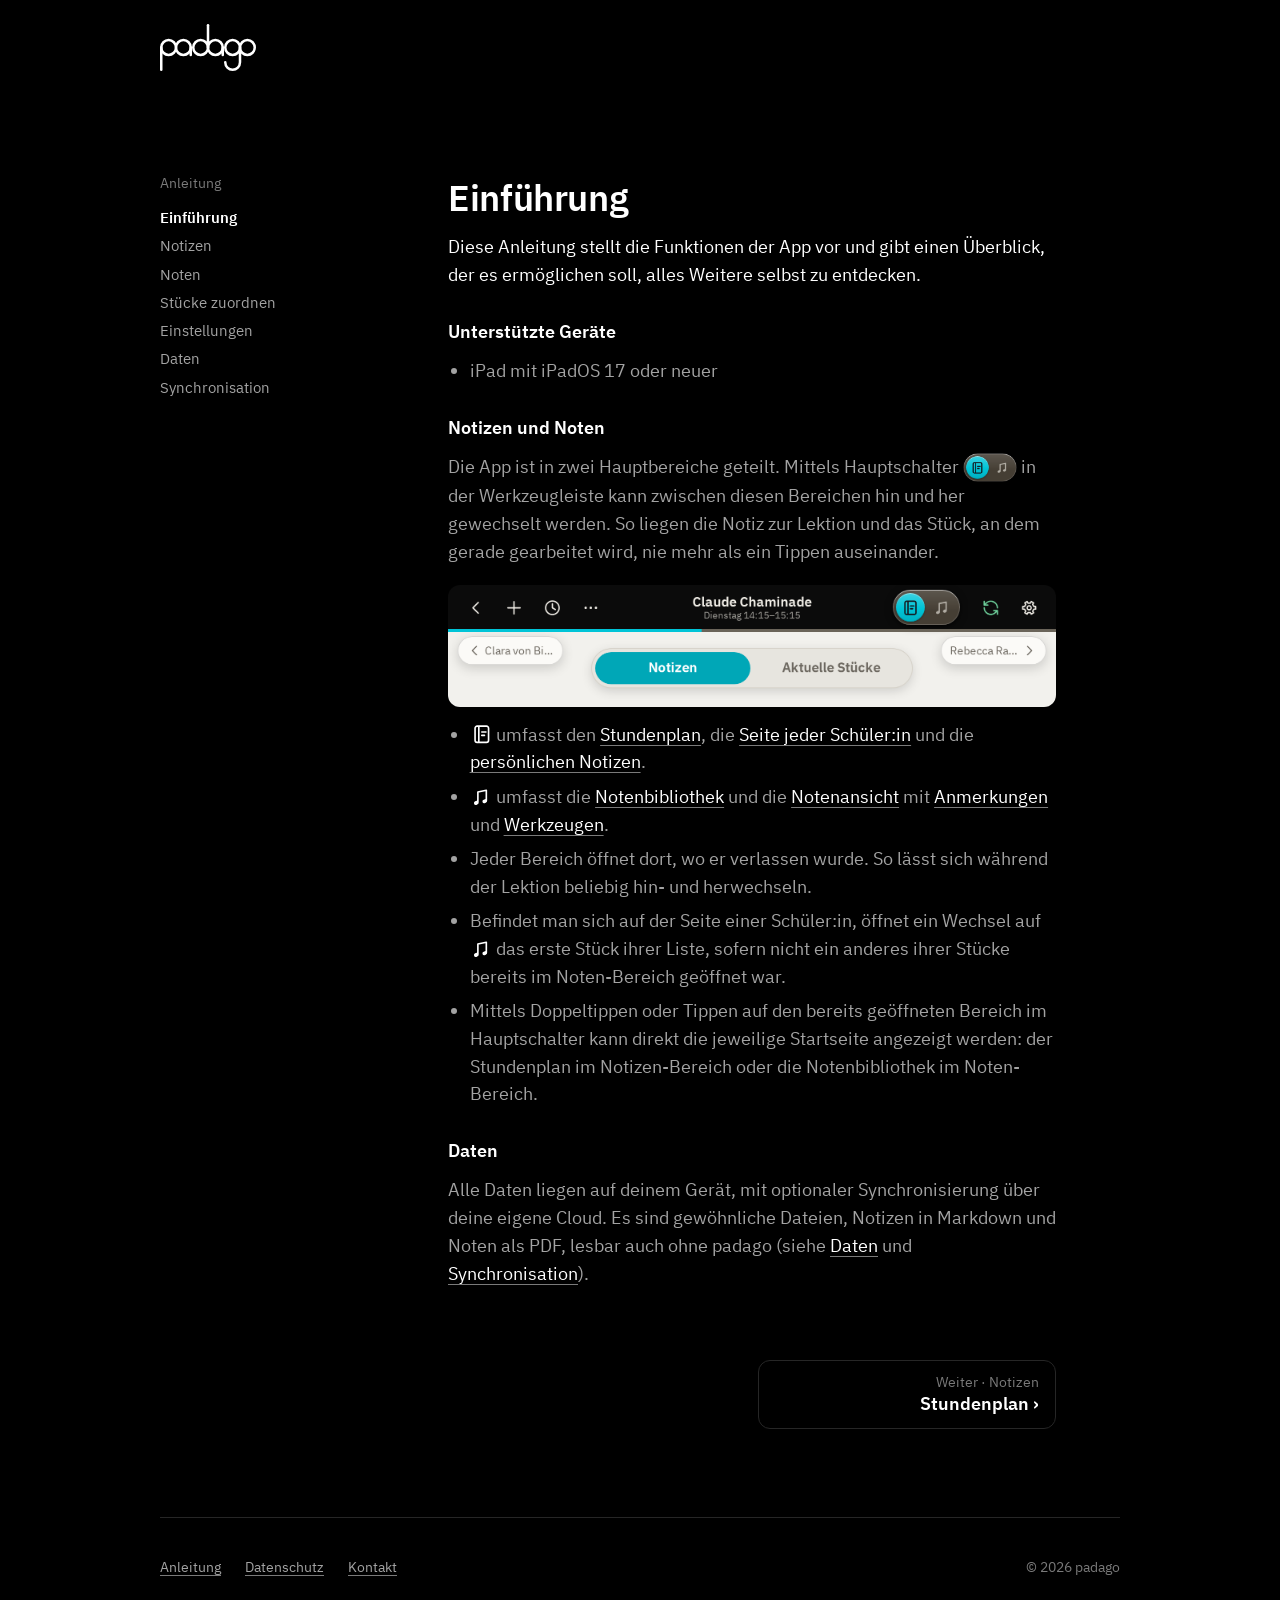
==== commit ae6cf58d: "Anleitung update" ====
--- a/anleitung/index.html
+++ b/anleitung/index.html
@@ -24,6 +24,9 @@
     <path d="M9.193 17.111A2.6 2 -20 0 1 7.434 19.879A2.6 2 -20 0 1 4.307 18.889A2.6 2 -20 0 1 6.066 16.121A2.6 2 -20 0 1 9.193 17.111ZM18.193 15.311A2.6 2 -20 0 1 16.434 18.079A2.6 2 -20 0 1 13.307 17.089A2.6 2 -20 0 1 15.066 14.321A2.6 2 -20 0 1 18.193 15.311ZM7.537 17.65V6.4a.875 .875 0 0 1 1.75 0v11.25a.875 .875 0 0 1-1.75 0ZM16.537 15.85V4.6a.875 .875 0 0 1 1.75 0v11.25a.875 .875 0 0 1-1.75 0ZM8.24 5.542 17.24 3.742a.875 .875 0 0 1 .344 1.716l-9 1.8a.875 .875 0 0 1-.344-1.716Z" fill="currentColor" stroke="none"/>
   </symbol>
   <symbol id="i-plus" viewBox="0 0 24 24"><path d="M12 4v16M4 12h16"/></symbol>
+  <symbol id="i-minus" viewBox="0 0 24 24"><path d="M4 12h16"/></symbol>
+  <symbol id="i-lines" viewBox="0 0 24 24"><path d="M4 6.6h16M4 12h16M4 17.4h16"/></symbol>
+  <symbol id="i-grip" viewBox="0 0 24 24"><path d="M8 10.2 12 6.2l4 4M8 13.8l4 4 4-4"/></symbol>
   <symbol id="i-close" viewBox="0 0 24 24"><path d="M6.3 6.3 17.7 17.7M17.7 6.3 6.3 17.7"/></symbol>
   <symbol id="i-more" viewBox="0 0 24 24">
     <circle cx="5.3" cy="12" r="1.55" fill="currentColor" stroke="none"/>
@@ -63,10 +66,21 @@
     <path d="M4.4 5v14"/>
     <path d="M20 12H9.2M13.8 7.6 9.2 12l4.6 4.4"/>
   </symbol>
+  <symbol id="i-turn-left" viewBox="0 0 24 24">
+    <path d="M3.4 12a8.6 8.6 0 1 0 2.52-6.08"/>
+    <path d="M3.4 4v5.6h5.6"/>
+  </symbol>
+  <symbol id="i-turn-right" viewBox="0 0 24 24">
+    <path d="M20.6 12a8.6 8.6 0 1 1-2.52-6.08"/>
+    <path d="M20.6 4v5.6h-5.6"/>
+  </symbol>
+  <symbol id="i-copy" viewBox="0 0 24 24">
+    <rect x="4.2" y="7.6" width="12.2" height="12.2" rx="2.2"/>
+    <path d="M9.4 3.6h8.4a2 2 0 0 1 2 2v8.4"/>
+  </symbol>
   <symbol id="i-full" viewBox="0 0 24 24">
     <path d="M9 3.8H5.8a2 2 0 0 0-2 2V9M15 3.8h3.2a2 2 0 0 1 2 2V9M9 20.2H5.8a2 2 0 0 1-2-2V15M15 20.2h3.2a2 2 0 0 0 2-2V15"/>
   </symbol>
-  <symbol id="i-back" viewBox="0 0 24 24"><path d="M15.5 5 8.5 12l7 7"/></symbol>
   <symbol id="i-sheet" viewBox="0 0 24 24">
     <rect x="4" y="4" width="16" height="16" rx="2.2"/>
     <path d="M10.629 15.249A2 1.5 -20 0 1 9.263 17.343A2 1.5 -20 0 1 6.871 16.618A2 1.5 -20 0 1 8.237 14.524A2 1.5 -20 0 1 10.629 15.249ZM16.629 14.049A2 1.5 -20 0 1 15.263 16.143A2 1.5 -20 0 1 12.871 15.418A2 1.5 -20 0 1 14.237 13.324A2 1.5 -20 0 1 16.629 14.049ZM8.948 15.645V8.575a.875 .875 0 0 1 1.75 0v7.07a.875 .875 0 0 1-1.75 0ZM14.948 14.445V7.375a.875 .875 0 0 1 1.75 0v7.07a.875 .875 0 0 1-1.75 0ZM9.652 7.717 15.652 6.517a.875 .875 0 0 1 .343 1.716l-6 1.2a.875 .875 0 0 1-.343-1.716Z" fill="currentColor" stroke="none"/>
@@ -74,6 +88,10 @@
   <symbol id="i-folder-plus" viewBox="0 0 24 24">
     <path d="M3.6 18V6a2 2 0 0 1 2-2h3.7l2 2.4h7.1a2 2 0 0 1 2 2v9.6a2 2 0 0 1-2 2H5.6a2 2 0 0 1-2-2z"/>
     <path d="M12 10.6v5.2M9.4 13.2h5.2"/>
+  </symbol>
+  <symbol id="i-paper-ruled" viewBox="0 0 24 24">
+    <rect x="5.4" y="3.4" width="13.2" height="17.2" rx="2.2"/>
+    <path d="M8.4 8.4h7.2M8.4 12h7.2M8.4 15.6h7.2"/>
   </symbol>
   <symbol id="i-select" viewBox="0 0 24 24">
     <path d="M11.8 7h8.2M11.8 17h8.2"/>
@@ -161,6 +179,7 @@
       <li><a href="#einfuehrung">Einführung</a></li>
       <li><a href="#notizen">Notizen</a></li>
       <li><a href="#noten">Noten</a></li>
+      <li><a href="#zuordnen">Stücke zuordnen</a></li>
       <li><a href="#einstellungen">Einstellungen</a></li>
       <li><a href="#daten">Daten</a></li>
       <li><a href="#synchronisation">Synchronisation</a></li>
@@ -390,221 +409,140 @@
           <h3 id="notenbibliothek">Notenbibliothek</h3>
           <p>Die Startseite des Noten-Bereichs ist die Notenbibliothek: eine Übersicht über alle PDF-Dateien im Ordner «Noten» (siehe <a href="#ordner">Der Ordner Padago</a>).</p>
           <figure class="shot shot--crop" style="--shot: 15 / 14">
-            <a href="../screenshots/notenbibliothek.webp"><img src="../screenshots/notenbibliothek.webp" width="1520" height="2020" loading="lazy" decoding="async" alt="Die Notenbibliothek: oben links der Weg zurück zum zuletzt geöffneten Stück, darunter das Suchfeld, die Ordner von «Barock» bis «Romantik» und die Stücke von Bach und Hanon, jedes mit einem Bild seiner ersten Seite und seiner Dateigrösse"></a>
+            <a href="../screenshots/notenbibliothek.webp"><img src="../screenshots/notenbibliothek.webp" width="1520" height="2020" loading="lazy" decoding="async" alt="Die Notenbibliothek mit dem geöffneten Menü eines Stücks: «Teilen», «Bewegen», «Umbenennen», «Duplizieren», «Informationen», «Zu Schüler:in hinzufügen» und «Löschen»; oben links der Weg zurück zum zuletzt geöffneten Stück"></a>
           </figure>
           <ul>
             <li>Ein Tippen auf ein Stück öffnet es in der <a href="#notenansicht">Notenansicht</a>.</li>
             <li><svg class="ico" role="img" aria-label="Notenansicht"><use href="#i-sheet"/></svg> in der Werkzeugleiste öffnet das zuletzt geöffnete Stück in der <a href="#notenansicht">Notenansicht</a>.</li>
-            <li>Mit <svg class="ico" role="img" aria-label="Plus"><use href="#i-plus"/></svg> › <svg class="ico" role="img" aria-label="Importieren"><use href="#i-import"/></svg> <span class="ui">«Importieren»</span> in der Werkzeugleiste lassen sich PDF-Dateien in den geöffneten Ordner importieren. Gibt es den Namen dort schon, erhält die neue Datei ein «(2)» hinter dem Namen. Noten lassen sich auch direkt über den <a href="#ordner">Ordner Padago</a> hinzufügen.</li>
-          </ul>
-
-          <h4 id="ordner-suche">Ordner, Suche und Sortierung</h4>
-          <p>Die Bibliothek lässt sich frei in Ordner gliedern, etwa nach Komponist:in, Stufe oder Besetzung. <svg class="ico" role="img" aria-label="Ordner mit Plus"><use href="#i-folder-plus"/></svg> in der Werkzeugleiste legt im gerade geöffneten Ordner einen neuen an.</p>
-          <ul>
-            <li>Mit <svg class="ico" role="img" aria-label="Mehr"><use href="#i-more"/></svg> am Ende einer Zeile lässt sich ein Stück teilen, bewegen, umbenennen, duplizieren, einer Schüler:in zuordnen (<span class="ui">«Zu Schüler:in hinzufügen»</span>) oder löschen. <span class="ui">«Informationen»</span> zeigt die Angaben zur Datei.</li>
-            <li>Mit langem Drücken lässt sich ein Stück oder Ordner aufnehmen und auf einen Ordner ziehen. Kurz über einem Ordner gehalten, öffnet sich dieser; über dem Ordnerpfad oder <svg class="ico" role="img" aria-label="Pfeil zurück"><use href="#i-back"/></svg> geht es eine Ebene höher.</li>
-            <li>Mit <svg class="ico" role="img" aria-label="Liste zum Auswählen"><use href="#i-select"/></svg> am Ende des Ordnerpfads lassen sich mehrere Stücke und Ordner auswählen, auch aus verschiedenen Ordnern und Suchen. <svg class="ico" role="img" aria-label="Mehr"><use href="#i-more"/></svg> daneben bietet dann <span class="ui">«Teilen»</span> (als ZIP), <span class="ui">«Bewegen»</span>, <span class="ui">«Duplizieren»</span>, <span class="ui">«Zu Schüler:in hinzufügen»</span> und <span class="ui">«Löschen»</span> für alle auf einmal.</li>
+            <li>Die Bibliothek lässt sich frei in Ordner gliedern. Mit <svg class="ico" role="img" aria-label="Ordner mit Plus"><use href="#i-folder-plus"/></svg> kann ein neuer Ordner angelegt werden.</li>
+            <li>Mit <svg class="ico" role="img" aria-label="Mehr"><use href="#i-more"/></svg> am Ende einer Zeile lässt sich ein Stück teilen, bewegen, umbenennen, duplizieren, einer Schüler:in zuordnen oder löschen.</li>
+            <li>Stücke und Ordner lassen sich mittels langem Drücken verschieben. Während eine Datei oder ein Ordner so gehalten wird, können weitere mittels Tippen zur Auswahl hinzugefügt werden.</li>
+            <li>Mit <svg class="ico" role="img" aria-label="Mehrere auswählen"><use href="#i-select"/></svg> lassen sich mehrere Stücke und Ordner auswählen. Daneben erscheint ein globales <svg class="ico" role="img" aria-label="Mehr"><use href="#i-more"/></svg>-Menü mit Optionen für die Auswahl.</li>
             <li>Ein bewegtes oder umbenanntes Stück bleibt seinen Schüler:innen zugeordnet, samt Anmerkungen, auch wenn es in der Dateien-App bewegt wurde.</li>
-            <li>Das Suchfeld durchsucht die ganze Bibliothek, auch die Ordnernamen: «bach invention» findet die Invention auch im Ordner «Bach». Der Name einer Schüler:in zeigt zuoberst die Stücke, an denen sie gerade arbeitet.</li>
+            <li>Das Suchfeld durchsucht die ganze Bibliothek, auch die Ordnernamen. Eine Suche nach Namen von Schüler:innen zeigt Stücke, die ihnen zugeordnet sind.</li>
             <li>Mittels <svg class="ico" role="img" aria-label="Sortieren"><use href="#i-sort"/></svg> im Suchfeld lässt sich die Reihenfolge wählen: <span class="ui">«Alphabetisch»</span>, <span class="ui">«Zuletzt verwendet»</span>, <span class="ui">«Zuletzt hinzugefügt»</span> oder <span class="ui">«Dateigrösse»</span>. Ein zweites Tippen auf dieselbe kehrt sie um.</li>
-            <li><span class="ui">«Zuletzt verwendet»</span> findet das Stück der letzten Woche, dessen Name gerade nicht einfällt. <span class="ui">«Dateigrösse»</span> zeigt die grössten Dateien zuerst, etwa um sie zu <a href="#optimieren">optimieren</a>.</li>
-          </ul>
-
-          <h4 id="zuordnen">Stücke zuordnen</h4>
-          <p>Ein Stück, an dem eine Schüler:in arbeitet, wird ihr zugeordnet, zusammen mit der Seite, auf der es für sie beginnt. Unter «Aktuelle Stücke» auf ihrer Seite öffnet es dann direkt dort, statt auf Seite 1 eines dicken Hefts.</p>
-          <figure class="shot shot--crop" style="--shot: 1 / 1">
-            <a href="../screenshots/zuordnen.webp"><img src="../screenshots/zuordnen.webp" width="1520" height="2020" loading="lazy" decoding="async" alt="Die zweite Seite der «Sérénade sous Bois» in der Notenansicht, darüber das Fenster «Zu Aktuelle Stücke hinzufügen»: «Chrétien — Sérénade sous Bois» ab Seite 2 zuordnen, darunter die Schüler:innen mit Tag und Uhrzeit ihrer Lektion"></a>
-          </figure>
-          <ul>
-            <li>In der Notenansicht: zur gewünschten Seite blättern, <svg class="ico" role="img" aria-label="Person mit Plus"><use href="#i-person-plus"/></svg> in der Werkzeugleiste antippen und die Schüler:in wählen. Die angezeigte Seite wird zur Startseite. Danach lässt sich ein eigener Name vergeben, etwa «Sonatine» für ein Stück aus einer Klavierschule.</li>
-            <li>Auf der Seite der Schüler:in: <svg class="ico" role="img" aria-label="Plus"><use href="#i-plus"/></svg> neben «Aktuelle Stücke» öffnet die Bibliothek. Ein Tippen auf ein Stück zeigt seine Seiten, um die Startseite zu wählen; <span class="ui">«Hinzufügen»</span> fragt dann nach dem Namen.</li>
-            <li>In der Notenbibliothek: <svg class="ico" role="img" aria-label="Mehr"><use href="#i-more"/></svg> › <span class="ui">«Zu Schüler:in hinzufügen»</span>, auch für mehrere ausgewählte Stücke auf einmal. Sie beginnen dann auf Seite 1 und tragen den Namen der Datei.</li>
-            <li>Dasselbe Heft lässt sich einer Schüler:in auch mehrmals zuordnen, jedes Mal mit eigener Startseite und eigenem Namen.</li>
-          </ul>
-          <p>Unter «Aktuelle Stücke» stehen die Stücke in der Reihenfolge, in der sie in der Lektion drankommen.</p>
-          <ul>
-            <li>Ein Tippen öffnet das Stück auf seiner Startseite.</li>
-            <li>Mit langem Drücken lässt sich ein Stück an einen anderen Platz ziehen. Auf «Archiv» gezogen, wird es archiviert.</li>
-            <li>Mit <svg class="ico" role="img" aria-label="Mehr"><use href="#i-more"/></svg> lässt sich ein Stück teilen, umbenennen, archivieren oder entfernen. Die Datei bleibt in jedem Fall in der Bibliothek.</li>
-            <li>Archivierte Stücke behalten ihre Startseite. Unter «Archiv» lassen sie sich mit <span class="ui">«Wieder aufnehmen»</span> zurückholen.</li>
-            <li>Mit <svg class="ico" role="img" aria-label="Liste zum Auswählen"><use href="#i-select"/></svg> lassen sich mehrere Stücke auf einmal teilen, archivieren oder entfernen.</li>
-          </ul>
-          <p>Ist ein zugeordnetes Stück geöffnet, steht unter der Werkzeugleiste der Name der Schüler:in.</p>
-          <ul>
-            <li><svg class="ico" role="img" aria-label="Lesezeichen"><use href="#i-bookmark"/></svg> macht die angezeigte Seite zur Startseite; gefüllt heisst, sie ist es bereits. <svg class="ico" role="img" aria-label="Kreispfeil"><use href="#i-return"/></svg> führt zurück zur Startseite.</li>
-            <li>Links und rechts davon stehen das vorige und das nächste Stück der Schüler:in, ganz aussen die vorige und die nächste Schüler:in im Stundenplan. So lässt sich eine Lektion durchgehen, ohne die Notenansicht zu verlassen.</li>
-            <li>Ein Tippen auf den Namen öffnet die Seite der Schüler:in.</li>
-            <li><svg class="ico" role="img" aria-label="Person mit Kreuz"><use href="#i-person-x"/></svg> nimmt das Stück von ihrer Liste, ins Archiv oder ganz.</li>
-            <li><svg class="ico" role="img" aria-label="Personen"><use href="#i-people"/></svg> in der Werkzeugleiste zeigt, welchen Schüler:innen das Stück zugeordnet ist.</li>
-          </ul>
-
-          <h4 id="vorlagen">Vorlagen</h4>
-          <p>Mit <svg class="ico" role="img" aria-label="Plus"><use href="#i-plus"/></svg> › <span class="ui">«Vorlagen»</span> in der Notenbibliothek entsteht leeres Papier als eigenes PDF, etwa Notenpapier, um mit einer Schüler:in eine Übung aufzuschreiben.</p>
-          <figure class="shot shot--crop" style="--at: 50%">
-            <a href="../screenshots/vorlagen.webp"><img src="../screenshots/vorlagen.webp" width="1520" height="2020" loading="lazy" decoding="async" alt="Die Vorlagen über der Notenbibliothek: «Leere Seite», «Textlinien» und die gewählten «Notenlinien», darunter ein Blatt im Hochformat, oben «Speichern»"></a>
-          </figure>
-          <ul>
-            <li>Zur Wahl stehen <span class="ui">«Leere Seite»</span>, <span class="ui">«Textlinien»</span> und <span class="ui">«Notenlinien»</span>, die Anzahl Blätter und Hoch- oder Querformat.</li>
-            <li><span class="ui">«Speichern»</span> fragt nach einem Namen und legt die Datei im gerade geöffneten Ordner ab.</li>
-            <li>Wie jedes Stück lässt sich eine Vorlage einer Schüler:in zuordnen und mit <a href="#anmerkungen">Anmerkungen</a> beschreiben.</li>
-            <li>Leere Seiten lassen sich auch in ein bestehendes Stück einfügen (siehe <a href="#neu-anordnen">Neu anordnen</a>).</li>
+          </ul>
+
+          <h4 id="noten-hinzufuegen">Stücke zur Notenbibliothek hinzufügen</h4>
+          <ul>
+            <li>Mit <svg class="ico" role="img" aria-label="Plus"><use href="#i-plus"/></svg> › <svg class="ico" role="img" aria-label="Importieren"><use href="#i-import"/></svg> <span class="ui">«Importieren»</span> in der Werkzeugleiste lassen sich PDF-Dateien in den geöffneten Ordner importieren. Noten lassen sich auch direkt über den <a href="#ordner">Ordner Padago</a> hinzufügen.</li>
+            <li>Mit <svg class="ico" role="img" aria-label="Plus"><use href="#i-plus"/></svg> › <svg class="ico" role="img" aria-label="Vorlagen"><use href="#i-paper-ruled"/></svg> <span class="ui">«Vorlagen»</span> lassen sich neue PDFs aus leeren Seiten, Textlinien oder Notenpapier erstellen.</li>
+            <li>Auch aus anderen Apps lassen sich PDF-Dateien über das Teilen-Menü von iPadOS an padago senden.</li>
           </ul>
         </section>
 
         <section aria-labelledby="notenansicht">
           <h3 id="notenansicht">Notenansicht</h3>
-          <p>Ein Stück öffnet bildschirmfüllend, ohne Leisten. Ein Tippen in die Mitte der Seite blendet die Werkzeugleiste oben und die Seitenleiste unten ein oder aus. Sie liegen über den Noten; die Seite bleibt, wo sie ist.</p>
+          <p>Die Noten werden bildschirmfüllend angezeigt. Das Menü lässt sich jederzeit über ein Tippen in die Mitte der Seite öffnen. Ein Tippen auf das rechte Drittel der Seite blättert vorwärts, auf das linke zurück. Unter <a href="#einstellungen-noten">Einstellungen › Noten</a> lässt sich das Verhalten beim Umblättern konfigurieren.</p>
+          <figure class="shot">
+            <a href="../screenshots/notenansicht.webp"><img src="../screenshots/notenansicht.webp" width="1520" height="2020" loading="lazy" decoding="async" alt="Die Notenansicht mit eingeblendeter Werkzeugleiste: eine Seite der «Sérénade sous Bois», in drei Streifen geteilt, links «Zurückblättern», in der Mitte «Menü», rechts «Weiterblättern»; unten Stimmgerät, Navigationsleiste und Metronom"></a>
+          </figure>
           <ul>
             <li><svg class="ico" role="img" aria-label="Notenregal"><use href="#i-shelf"/></svg> führt zur Notenbibliothek, in den Ordner, in dem sie verlassen wurde.</li>
-            <li>In der Mitte stehen Titel und Seite. Bei einem zugeordneten Stück ist der Titel der Name, den es bei der Schüler:in trägt; ein Tippen darauf benennt es um.</li>
-            <li><svg class="ico" role="img" aria-label="Teilen"><use href="#i-share"/></svg> teilt das Stück als PDF, bei einem zugeordneten Stück wahlweise mit den Anmerkungen der Schüler:in.</li>
-            <li><svg class="ico" role="img" aria-label="Person mit Plus"><use href="#i-person-plus"/></svg> ordnet das Stück einer Schüler:in zu (siehe <a href="#zuordnen">Stücke zuordnen</a>), <svg class="ico" role="img" aria-label="Stift"><use href="#i-pencil"/></svg> öffnet die <a href="#anmerkungen">Anmerkungen</a>.</li>
-            <li><svg class="ico" role="img" aria-label="Mehr"><use href="#i-more"/></svg> enthält die <a href="#darstellung">Darstellung</a>, unter <span class="ui">«Datei»</span> die Bearbeitung des PDFs (<a href="#neu-anordnen">Neu anordnen</a>, <a href="#zuschneiden">Zuschneiden</a>, <a href="#optimieren">Optimieren</a>) und unter <span class="ui">«Werkzeuge»</span> das <a href="#whiteboard">Whiteboard</a> und die <a href="#klaviatur">Klaviatur</a>.</li>
-            <li>Zwei Finger vergrössern die Noten bis aufs Dreifache, etwa für einen genaueren Blick auf eine dichte Stelle.</li>
-          </ul>
-
-          <h4 id="umblaettern">Umblättern</h4>
-          <p>Ein Tippen auf das rechte Drittel der Seite blättert vorwärts, auf das linke zurück. Die Seiten davor und danach liegen schon bereit, so blättert auch ein grosser Scan ohne Wartezeit um.</p>
-          <ul>
-            <li>Mit der Seitenleiste unten lässt sich durch das ganze Stück springen. Beim Ziehen zeigt eine Vorschau die Seite, umgeblättert wird beim Loslassen.</li>
-            <li>Unter <a href="#einstellungen-noten">Einstellungen › Noten</a> lässt sich wählen, ob mit Tippen, Wischen oder beidem umgeblättert wird, mit welcher Animation (<span class="ui">«Ohne»</span>, <span class="ui">«Stapeln»</span>, <span class="ui">«Schieben»</span> oder <span class="ui">«Rollen»</span>) und ob bei zwei Seiten nebeneinander um eine oder um zwei Seiten.</li>
-            <li><span class="ui">«Über das Stück hinaus»</span>, ebenfalls dort, blättert nach der letzten Seite weiter zum nächsten Stück der Schüler:in, mit <span class="ui">«Alle»</span> danach auch zur nächsten Schüler:in.</li>
-          </ul>
+            <li>Mittels <svg class="ico" role="img" aria-label="Person mit Plus"><use href="#i-person-plus"/></svg> lässt sich das Stück einer Schüler:in <a href="#zuordnen">zuordnen</a>.</li>
+            <li><svg class="ico" role="img" aria-label="Personen"><use href="#i-people"/></svg> zeigt an, wem das Stück zugeordnet ist.</li>
+            <li><svg class="ico" role="img" aria-label="Mehr"><use href="#i-more"/></svg> enthält die <a href="#darstellung">Darstellungsoptionen</a> und verschiedene Werkzeuge: <a href="#neu-anordnen">Neu anordnen</a>, <a href="#zuschneiden">Zuschneiden</a>, <a href="#optimieren">Optimieren</a>, <a href="#whiteboard">Whiteboard</a> und <a href="#klaviatur">Klaviatur</a>.</li>
+            <li>In der Mitte der Werkzeugleiste stehen Titel und Seite. Mittels Tippen darauf lässt sich die Datei umbenennen.</li>
+            <li>Mittels <svg class="ico" role="img" aria-label="Teilen"><use href="#i-share"/></svg> in der Werkzeugleiste lässt sich das Stück teilen.</li>
+            <li><svg class="ico" role="img" aria-label="Stimmgabel"><use href="#i-fork"/></svg> unten links öffnet das <a href="#stimmgeraet">Stimmgerät</a>.</li>
+            <li>Mit der Navigationsleiste unten lässt sich durch das ganze Stück springen.</li>
+            <li><svg class="ico" role="img" aria-label="Metronom"><use href="#i-metronome"/></svg> unten rechts öffnet das <a href="#metronom">Metronom</a>.</li>
+          </ul>
+
+          <h4 id="zugeordnet">Zugeordnete Stücke</h4>
+          <p>Zugeordnete Stücke zeigen weitere Optionen an:</p>
+          <ul>
+            <li><svg class="ico" role="img" aria-label="Stift"><use href="#i-pencil"/></svg> in der Werkzeugleiste öffnet den <a href="#anmerkungen">Anmerkungen-Modus</a>.</li>
+            <li>Ein Tippen auf den Titel benennt das Stück nur für diese Schüler:in um; die Datei behält ihren Namen.</li>
+          </ul>
+          <figure class="shot">
+            <a href="../screenshots/zugeordnet.webp"><img src="../screenshots/zugeordnet.webp" width="2020" height="206" loading="lazy" decoding="async" alt="Die Reihe unter der Werkzeugleiste: aussen die vorherige und die nächste Schüler:in, daneben das vorige und das nächste Stück, in der Mitte die Schüler:in mit Kreuz, Pfeil zur Startseite, Lesezeichen und Entfernen"></a>
+          </figure>
+          <p>Unter der Werkzeugleiste erscheint eine zusätzliche Reihe Buttons. In der Mitte steht der Name der Schüler:in, der das Stück zugeordnet ist:</p>
+          <ul>
+            <li>Mit <svg class="ico" role="img" aria-label="Kreuz"><use href="#i-close"/></svg> lässt sich zur Original-Datei wechseln.</li>
+            <li>Mit <svg class="ico" role="img" aria-label="Kreispfeil"><use href="#i-return"/></svg> lässt sich zur hinterlegten Startseite zurückspringen.</li>
+            <li>Mit <svg class="ico" role="img" aria-label="Lesezeichen"><use href="#i-bookmark"/></svg> lässt sich eine neue Startseite festlegen.</li>
+            <li>Mit <svg class="ico" role="img" aria-label="Person mit Kreuz"><use href="#i-person-x"/></svg> kann das Stück aus den zugeordneten Stücken dieser Schüler:in entfernt oder archiviert werden.</li>
+          </ul>
+          <p>Links und rechts daran anschliessend befinden sich die Buttons, um innerhalb der zugeordneten Stücke dieser Schüler:in zu navigieren. Aussenliegend befinden sich die Buttons, um innerhalb des Stundenplans zur nächsten oder vorherigen Schüler:in zu navigieren.</p>
 
           <h4 id="darstellung">Darstellung</h4>
-          <p>Wie die Seiten auf dem Bildschirm liegen, wird unter <svg class="ico" role="img" aria-label="Mehr"><use href="#i-more"/></svg> › <span class="ui">«Darstellung»</span> gewählt. Die vier Bilder zeigen die Möglichkeiten: oben für das quer gehaltene iPad, unten für das hochkant gehaltene, links jeweils zwei Seiten auf einmal, rechts eine halbe nach der anderen. Die Wahl gilt für alle Stücke.</p>
-          <ul>
-            <li><strong>Zwei Seiten nebeneinander</strong>, wie auf dem Notenpult, auf dem quer gehaltenen iPad. Hochkant liegen zwei quer gedruckte Seiten übereinander.</li>
-            <li><strong>Halbseitig</strong>: Auf dem quer gehaltenen iPad füllt eine Seite die ganze Breite und wird in zwei Hälften gezeigt, erst oben, dann unten. Dazwischen lässt sie sich mit einem Finger nach oben oder unten ziehen. Halbseitig ersetzt dabei die zwei Seiten nebeneinander.</li>
-            <li><strong>Seitenwechsel in zwei Schritten</strong>: Auf dem hochkant gehaltenen iPad erscheint der Anfang der nächsten Seite oben, über dem bereits gespielten Teil, während unten die aktuelle Seite stehen bleibt. Wo sich die beiden treffen, lässt sich an der Linie am rechten Rand verschieben.</li>
-            <li>Eine einzelne quer gescannte Seite in einem Heft, etwa eine Ausklappseite, wird für sich gezeigt; die übrigen bleiben paarweise.</li>
-            <li><span class="ui">«Wärmeres Licht»</span> legt stufenlos einen warmen Ton über die Seite, etwa für den Abend.</li>
-          </ul>
-
-          <h4 id="neu-anordnen">Neu anordnen</h4>
-          <p>Ein Scan kommt selten so, wie er gebraucht wird: verdreht, mit überflüssigen Seiten oder mit der Wiederholung hinter einem Seitenwechsel. Unter <svg class="ico" role="img" aria-label="Mehr"><use href="#i-more"/></svg> › <span class="ui">«Neu anordnen»</span> erscheinen alle Seiten des Stücks als Kacheln, um das zu ordnen.</p>
-          <ul>
-            <li>Unter jeder Seite lässt sie sich entfernen, nach links oder rechts drehen oder duplizieren. Eine verdoppelte Seite erspart etwa bei einer Wiederholung das Zurückblättern.</li>
-            <li>Seiten lassen sich an einen anderen Platz ziehen. Ein Tippen zeigt eine Seite gross.</li>
-            <li><svg class="ico" role="img" aria-label="Plus"><use href="#i-plus"/></svg> zwischen den Seiten fügt Seiten ein: leere aus den <span class="ui">«Vorlagen»</span> oder Seiten eines anderen Stücks aus der <span class="ui">«Bibliothek»</span>.</li>
-            <li>In der Werkzeugleiste lassen sich alle Seiten auf einmal drehen. Mit <svg class="ico" role="img" aria-label="Rückgängig"><use href="#i-undo"/></svg> und <svg class="ico" role="img" aria-label="Wiederherstellen"><use href="#i-redo"/></svg> lassen sich einzelne Schritte rückgängig machen und wiederherstellen, mit <svg class="ico" role="img" aria-label="Zurücksetzen"><use href="#i-reset"/></svg> alle Änderungen auf einmal zurücksetzen.</li>
-            <li><span class="ui">«Speichern»</span> ersetzt die Datei, nach einer Rückfrage. <span class="ui">«Speichern unter…»</span> legt stattdessen eine Kopie an. Anmerkungen wandern mit ihren Seiten mit.</li>
-          </ul>
-
-          <h4 id="zuschneiden">Zuschneiden</h4>
-          <p>Unter <svg class="ico" role="img" aria-label="Mehr"><use href="#i-more"/></svg> › <span class="ui">«Zuschneiden»</span> lassen sich die Ränder eines Scans wegschneiden, damit die Noten den Bildschirm füllen.</p>
-          <ul>
-            <li>Die Seite liegt hinter einem Fenster: Was darin zu sehen ist, bleibt. Mit einem Finger lässt sich die Seite verschieben, mit zwei vergrössern oder verkleinern.</li>
-            <li>Mit dem Regler unter dem Fenster lässt sich eine schief gescannte Seite gerade drehen. <svg class="ico" role="img" aria-label="Gerade drehen"><use href="#i-straight"/></svg> blendet ihn ein oder aus.</li>
-            <li><svg class="ico" role="img" aria-label="Automatisch zuschneiden"><use href="#i-crop-auto"/></svg> findet die Noten auf der Seite und schneidet mit einem schmalen Rand zu. Wie breit der Rand bleibt, lässt sich unter <svg class="ico" role="img" aria-label="Regler"><use href="#i-sliders"/></svg> einstellen.</li>
-            <li><svg class="ico" role="img" aria-label="Zurücksetzen"><use href="#i-reset"/></svg> stellt die Seite wieder her, wie sie war.</li>
-            <li><span class="ui">«Nur diese Seite»</span> in der Werkzeugleiste legt fest, wofür der Zuschnitt gilt: nur diese Seite, alle Seiten oder ausgewählte.</li>
-            <li><span class="ui">«Zuschneiden»</span> ersetzt die Datei, nach einer Rückfrage.</li>
-          </ul>
-
-          <h4 id="optimieren">Optimieren</h4>
-          <p>Manche Scans brauchen lange zum Umblättern, andere sind grau statt weiss. Unter <svg class="ico" role="img" aria-label="Mehr"><use href="#i-more"/></svg> › <span class="ui">«Optimieren»</span> wird jede Seite neu aufgebaut: Das Papier wird weiss, die Noten schwarz, und umgeblättert wird ohne Verzögerung. Meist wird die Datei dabei auch kleiner.</p>
-          <ul>
-            <li><span class="ui">«Grau»</span> passt für die meisten Scans. <span class="ui">«S/W»</span> ergibt die kleinsten und schnellsten Dateien und ist bei grauen Kopien oft schärfer als das Original. <span class="ui">«Farbe»</span> erhält farbige Stellen, etwa bei einem Faksimile. <span class="ui">«Original»</span> lässt die Seite, wie sie ist.</li>
-            <li>Darunter lassen sich Helligkeit, Kontrast (bei <span class="ui">«S/W»</span> die Stärke), <span class="ui">«Papier reinigen»</span>, Schärfe, Auflösung und Qualität einstellen.</li>
-            <li>Die Seite zeigt das Ergebnis. Solange sie oder <span class="ui">«Original»</span> gedrückt wird, ist das Original zu sehen. Wischen blättert zur nächsten Seite, zwei Finger vergrössern.</li>
-            <li><span class="ui">«Alle Seiten»</span> legt fest, welche Seiten optimiert werden: alle, nur diese oder ausgewählte. Seiten, die schon schnell sind, bleiben unverändert, solange unter <svg class="ico" role="img" aria-label="Mehr"><use href="#i-more"/></svg> die Option <span class="ui">«Schnelle Seiten unberührt lassen»</span> eingeschaltet ist.</li>
-            <li><span class="ui">«Optimieren»</span> ersetzt die Datei, nach einer Rückfrage. <span class="ui">«Speichern unter…»</span> legt stattdessen eine Kopie an. Da jede Seite zu einem Bild wird, lässt sich Text darin danach nicht mehr markieren.</li>
-          </ul>
+          <p>Unter <svg class="ico" role="img" aria-label="Mehr"><use href="#i-more"/></svg> › <span class="ui">«Darstellung»</span> lassen sich verschiedene Modi wählen, wie die Seiten eines Dokuments auf dem Bildschirm dargestellt werden. Die Wahl gilt für alle Stücke.</p>
+          <ul class="pictured">
+            <li><img src="../screenshots/darstellung-quer-zwei.webp" width="232" height="234" alt=""> <span>Auf dem quer gehaltenen iPad werden zwei hochformatige Seiten nebeneinander dargestellt.</span></li>
+            <li><img src="../screenshots/darstellung-quer-halb.webp" width="232" height="234" alt=""> <span>Auf dem quer gehaltenen iPad wird eine hochformatige Seite in zwei Hälften über die ganze Breite dargestellt.</span></li>
+            <li><img src="../screenshots/darstellung-hoch-zwei.webp" width="232" height="234" alt=""> <span>Auf dem hochkant gehaltenen iPad werden zwei querformatige Seiten übereinander dargestellt.</span></li>
+            <li><img src="../screenshots/darstellung-hoch-halb.webp" width="232" height="234" alt=""> <span>Auf dem hochkant gehaltenen iPad werden Seitenwechsel in zwei Schritten ausgeführt. Der Anfang der nächsten Seite erscheint oben, während unten die aktuelle Seite stehen bleibt. Die Trennlinie lässt sich am rechten Rand verschieben.</span></li>
+          </ul>
+          <p>Mittels <span class="ui">«Wärmeres Licht»</span> lässt sich die Darstellung stufenlos wärmer färben, um die Augen zu schonen.</p>
         </section>
 
         <section aria-labelledby="anmerkungen">
           <h3 id="anmerkungen">Anmerkungen</h3>
-          <p>Anmerkungen werden direkt in die Noten geschrieben und für jede Schüler:in separat gespeichert. So trägt dasselbe Heft bei jeder Schüler:in ihre eigenen Fingersätze, und das PDF in der Bibliothek bleibt unverändert.</p>
+          <p>Anmerkungen werden direkt in die Noten geschrieben und für jede Schüler:in separat gespeichert. So trägt dasselbe Stück bei jeder Schüler:in ihre eigenen Anmerkungen, und das PDF in der Bibliothek bleibt unverändert. Entsprechend können in nicht zugeordneten Stücken keine Anmerkungen gemacht werden.</p>
           <figure class="shot shot--crop">
             <a href="../screenshots/anmerkungen.webp"><img src="../screenshots/anmerkungen.webp" width="1520" height="2020" loading="lazy" decoding="async" alt="Eine Partiturseite beim Schreiben: oben die Leiste mit Verwerfen, Seite 1 und Sichern, darunter vier Pinsel, Lineal, Auswahl, Radierer, Papierkorb, Rückgängig und Wiederherstellen; in den Noten rote Fingersätze und gelbe und violette Markierungen"></a>
           </figure>
           <ul>
-            <li>Anmerkungen gehören immer zu einer Schüler:in. Geschrieben werden sie in einem Stück, das aus ihrer Liste geöffnet wurde (siehe <a href="#zuordnen">Stücke zuordnen</a>).</li>
-            <li>Drei Wege führen hinein: <svg class="ico" role="img" aria-label="Stift"><use href="#i-pencil"/></svg> in der Werkzeugleiste, den Apple Pencil auf die Seite setzen (der erste Strich wird schon geschrieben) oder mit dem Finger eine halbe Sekunde auf die Seite drücken.</li>
-            <li><svg class="ico" role="img" aria-label="Häkchen"><use href="#i-check"/></svg> sichert die Anmerkungen. <svg class="ico" role="img" aria-label="Kreuz"><use href="#i-close"/></svg> verwirft sie, mit Rückfrage, falls sich etwas geändert hat.</li>
-            <li>Geblättert wird mit den Pfeilen neben der Seitenzahl.</li>
-            <li>Die Leiste lässt sich an jeder Stelle verschieben, die kein Knopf ist. Zur Seite gezogen, wird sie zu einem schmalen Streifen am Bildschirmrand, mit dem aktuellen Pinsel, dem Radierer, Rückgängig und der Seite.</li>
-            <li>Zwei Finger vergrössern die Seite auch hier, beim Schreiben bis aufs Achtfache, etwa für einen Fingersatz zwischen zwei Notenlinien.</li>
-            <li>Bei zwei Seiten nebeneinander lässt sich über beide hinweg schreiben.</li>
-            <li>Doppeltippen auf den Apple Pencil wirkt, wie es in den Einstellungen des iPads unter «Apple Pencil» festgelegt ist, etwa als Wechsel zwischen Pinsel und Radierer.</li>
-            <li>Mit <span class="ui">«Live»</span> erscheinen die Anmerkungen gleichzeitig auf einem zweiten Gerät (siehe <a href="#live">Live</a>).</li>
-          </ul>
-
-          <h4 id="pinsel">Pinsel</h4>
-          <p>Links in der Leiste stehen die Pinsel, jeder in seiner Farbe. Ein Tippen wählt einen Pinsel, ein zweites öffnet seine Einstellungen.</p>
-          <ul>
-            <li>Einstellbar sind Grösse, Farbton, Sättigung, Helligkeit und Deckkraft.</li>
-            <li>Ein durchscheinender Pinsel wirkt wie ein Leuchtstift: Die Noten darunter bleiben schwarz, und mehrfaches Übermalen macht ihn nicht dunkler. Mit <span class="ui">«Überlagerung»</span> deckt er stattdessen wie Farbe, Schicht um Schicht, bis die Noten darunter verschwinden.</li>
-            <li><svg class="ico" role="img" aria-label="Plus"><use href="#i-plus"/></svg> fügt einen Pinsel hinzu. In seinen Einstellungen lässt er sich duplizieren oder löschen; in der Leiste lassen sich die Pinsel durch Ziehen umordnen.</li>
-          </ul>
-
-          <h4 id="lineal">Lineal</h4>
-          <p><svg class="ico" role="img" aria-label="Lineal"><use href="#i-ruler"/></svg> legt ein Lineal auf die Seite. Ein Strich, der am Lineal beginnt, wird gerade, etwa für einen Taktstrich oder eine Gabel; einer, der anderswo beginnt, bleibt frei.</p>
-          <ul>
-            <li>Mit einem Finger lässt sich das Lineal verschieben, mit zwei drehen. Beim Drehen wird der Winkel angezeigt; waagrecht, senkrecht und die Diagonalen rasten ein.</li>
-            <li>Ein Strich, der auf das Lineal trifft, läuft an seiner Kante entlang. So enden etwa mehrere Gabeln bündig.</li>
-            <li>Das Lineal bleibt liegen, während die Seite darunter vergrössert, verschoben oder umgeblättert wird.</li>
-            <li>Ein weiteres Tippen auf <svg class="ico" role="img" aria-label="Lineal"><use href="#i-ruler"/></svg> nimmt das Lineal wieder weg.</li>
-          </ul>
-
-          <h4 id="auswahl">Auswahl</h4>
-          <p>Mit <svg class="ico" role="img" aria-label="Lasso"><use href="#i-lasso"/></svg> lassen sich Anmerkungen einkreisen, um sie zu verschieben, zu kopieren oder anzupassen. Ein zweites Tippen öffnet die Einstellungen.</p>
-          <ul>
-            <li><span class="ui">«Form»</span>: <span class="ui">«Freiform»</span> oder <span class="ui">«Rechteck»</span>. <span class="ui">«Umfang»</span>: <span class="ui">«Ganze Striche»</span> nimmt jeden berührten Strich ganz, <span class="ui">«Fläche»</span> nur den Teil innerhalb der Form, etwa einen halben Bogen.</li>
-            <li>Mit einem Finger lässt sich die Auswahl verschieben, mit zwei drehen und vergrössern.</li>
-            <li>Mit den Knöpfen über der Auswahl lässt sie sich duplizieren, kopieren, ausschneiden oder anpassen: Grösse und Farbe aller ausgewählten Striche auf einmal.</li>
-            <li>Kopiertes wird mit einem Tippen eingefügt, auch auf einer anderen Seite oder auf dem <a href="#whiteboard">Whiteboard</a>. Es lässt sich dann behalten, an die ursprüngliche Stelle setzen oder verwerfen.</li>
-          </ul>
-
-          <h4 id="radierer">Radierer</h4>
-          <p>Auch <svg class="ico" role="img" aria-label="Radierer"><use href="#i-eraser"/></svg> wird mit einem Tippen gewählt und mit einem zweiten eingestellt.</p>
-          <ul>
-            <li><span class="ui">«Ganze Striche»</span> entfernt jeden berührten Strich ganz. <span class="ui">«Fläche»</span> radiert wie ein Radiergummi, in der eingestellten Grösse.</li>
-            <li><svg class="ico" role="img" aria-label="Papierkorb"><use href="#i-trash"/></svg> leert die Seite. Sind zwei Seiten zu sehen, lässt sich wählen, welche.</li>
-            <li>Mit <svg class="ico" role="img" aria-label="Rückgängig"><use href="#i-undo"/></svg> und <svg class="ico" role="img" aria-label="Wiederherstellen"><use href="#i-redo"/></svg> lassen sich einzelne Schritte rückgängig machen und wiederherstellen, auch über das Umblättern hinweg.</li>
+            <li>Der Anmerkungen-Modus lässt sich über <svg class="ico" role="img" aria-label="Stift"><use href="#i-pencil"/></svg> in der Werkzeugleiste oder per Geste öffnen, standardmässig mit <span class="ui">«Tippen und halten»</span> (siehe <a href="#gesten">Einstellungen › Gesten</a>). Er öffnet sich auch von selbst, sobald mit dem Apple Pencil auf die Seite geschrieben wird.</li>
+            <li>Gespeichert wird erst mit <svg class="ico" role="img" aria-label="Häkchen"><use href="#i-check"/></svg>. Mit <svg class="ico" role="img" aria-label="Kreuz"><use href="#i-close"/></svg> werden alle Änderungen verworfen und der Anmerkungen-Modus beendet.</li>
+            <li>Mit <img class="pivot" src="../screenshots/blaettern.webp" width="320" height="73" alt="den Pfeilen neben der Seitenzahl"> kann geblättert werden.</li>
+            <li>Die Werkzeugleiste lässt sich frei verschieben. Zur Seite gezogen, wird sie zu einem schmalen Streifen am Bildschirmrand. Dieser lässt sich mittels langem Drücken auf ein Werkzeug personalisieren.</li>
+          </ul>
+
+          <h4 id="pinsel">Pinsel und Werkzeuge</h4>
+          <p>In der Werkzeugleiste stehen beliebig viele Pinsel sowie weitere Werkzeuge zur Verfügung. Ein zweites Tippen auf einen Pinsel, die Auswahl oder den Radierer öffnet dessen Einstellungen.</p>
+          <figure class="shot shot--crop" style="--shot: 1 / 1">
+            <a href="../screenshots/pinsel.webp"><img src="../screenshots/pinsel.webp" width="1520" height="2020" loading="lazy" decoding="async" alt="Die Seite beim Schreiben mit den Einstellungen des gelben Leuchtstifts: Vorschau, Grösse 22, Farbton, Sättigung, Helligkeit, Deckkraft, «Überlagerung» auf «Aus», darunter «Duplizieren» und «Löschen»"></a>
+          </figure>
+          <ul>
+            <li>Ist die Deckkraft kleiner als 100&nbsp;%, lässt sich die <span class="ui">«Überlagerung»</span> ein- oder ausschalten. Steht sie auf <span class="ui">«Aus»</span>, verhält sich der Pinsel wie ein Leuchtstift und überdeckt den Hintergrund nie. Steht sie auf <span class="ui">«Ein»</span>, überdeckt er den Hintergrund, und seine Deckkraft kumuliert sich mit jedem neuen Pinselstrich.</li>
+            <li><svg class="ico" role="img" aria-label="Lineal"><use href="#i-ruler"/></svg> legt ein Lineal auf die Seite, das gerade Striche ermöglicht.</li>
+            <li>Mit <svg class="ico" role="img" aria-label="Lasso"><use href="#i-lasso"/></svg> lassen sich Anmerkungen auswählen, um sie zu verschieben, zu drehen, zu kopieren oder anzupassen.</li>
+            <li><svg class="ico" role="img" aria-label="Radierer"><use href="#i-eraser"/></svg> entfernt ganze Striche oder radiert wie ein Radiergummi.</li>
+            <li><svg class="ico" role="img" aria-label="Papierkorb"><use href="#i-trash"/></svg> leert die Seite, <svg class="ico" role="img" aria-label="Rückgängig"><use href="#i-undo"/></svg> und <svg class="ico" role="img" aria-label="Wiederherstellen"><use href="#i-redo"/></svg> machen einzelne Schritte rückgängig oder stellen sie wieder her.</li>
           </ul>
         </section>
 
         <section aria-labelledby="werkzeuge">
-          <h3 id="werkzeuge">Werkzeuge</h3>
-          <p>Ist die Werkzeugleiste eingeblendet, stehen unten links das Stimmgerät und unten rechts das Metronom. Whiteboard und Klaviatur sind unter <svg class="ico" role="img" aria-label="Mehr"><use href="#i-more"/></svg> › <span class="ui">«Werkzeuge»</span>. Unter <a href="#gesten">Einstellungen › Gesten</a> lassen sie sich auch auf eine Geste legen.</p>
-          <figure class="shot shot--crop" style="--shot: 1 / 1; --at: 100%">
-            <a href="../screenshots/werkzeuge.webp"><img src="../screenshots/werkzeuge.webp" width="1680" height="2100" loading="lazy" decoding="async" alt="Stimmgerät und Metronom über den Noten: das Stimmgerät im Ton auf a¹, das Metronom auf 96 im Viervierteltakt"></a>
-          </figure>
+          <h3 id="werkzeuge">Musikalische Werkzeuge</h3>
 
           <h4 id="metronom">Metronom</h4>
           <p>Ein Tippen auf <svg class="ico" role="img" aria-label="Metronom"><use href="#i-metronome"/></svg> öffnet das Metronom. Langes Drücken startet oder stoppt es, ohne es zu öffnen.</p>
-          <ul>
-            <li>Das Tempo lässt sich auf mehrere Arten ändern: den Drehregler drehen, auf die Skala darum herum tippen oder entlangfahren, die Zahl antippen und eintippen, oder mit − und +. Von − oder + weg gewischt, ändert es sich um fünf (zur Seite) oder um zehn (nach oben).</li>
+          <figure class="shot shot--crop" style="--shot: 1 / 1; --at: 100%">
+            <a href="../screenshots/metronom.webp"><img src="../screenshots/metronom.webp" width="1520" height="2020" loading="lazy" decoding="async" alt="Das Metronom über der «Sérénade sous Bois»: oben «Takt» mit 4, darunter das Tempo 96 zwischen Minus und Plus, neben dem gehaltenen Plus die Optionen +5 und +10; darunter der Drehregler mit «Tippen» und unten «Aus», «Hörbar», «Sichtbar» und «Beides»"></a>
+          </figure>
+          <ul>
+            <li>Das Tempo lässt sich auf mehrere Arten ändern: den Drehregler drehen, auf die Skala darum herum tippen, die Zahl antippen und per Tastatur eingeben, oder mit <svg class="ico" role="img" aria-label="Minus"><use href="#i-minus"/></svg> und <svg class="ico" role="img" aria-label="Plus"><use href="#i-plus"/></svg>. Wird <svg class="ico" role="img" aria-label="Minus"><use href="#i-minus"/></svg> oder <svg class="ico" role="img" aria-label="Plus"><use href="#i-plus"/></svg> gehalten, erscheinen Optionen, um das Tempo in Fünfer- oder Zehnerschritten anzupassen. Dazu den Button auf die gewünschte Option ziehen.</li>
             <li>Mehrmaliges Tippen auf den Drehregler (<span class="ui">«Tippen»</span>) übernimmt das getippte Tempo.</li>
-            <li><span class="ui">«Takt»</span> legt die Schläge pro Takt fest, bis zwanzig.</li>
-            <li>Unten: <span class="ui">«Aus»</span>, <span class="ui">«Hörbar»</span>, <span class="ui">«Sichtbar»</span> oder <span class="ui">«Beides»</span>. <span class="ui">«Sichtbar»</span> lässt den Bildschirmrand im Takt aufleuchten, gut zu sehen aus dem Augenwinkel.</li>
+            <li><span class="ui">«Takt»</span> legt die Schläge pro Takt fest.</li>
+            <li>Das Metronom kann entweder <span class="ui">«Hörbar»</span>, <span class="ui">«Sichtbar»</span> oder <span class="ui">«Beides»</span> laufen. <span class="ui">«Sichtbar»</span> lässt den Bildschirmrand im Takt aufleuchten.</li>
             <li>Bei einem zugeordneten Stück merkt sich das Metronom Tempo und Takt, für jede Schüler:in einzeln.</li>
             <li>Unter <svg class="ico" role="img" aria-label="Regler"><use href="#i-sliders"/></svg> lassen sich die Farbe für <span class="ui">«Sichtbar»</span> und das Verhalten des Drehreglers einstellen.</li>
-            <li>Wird die App verlassen, pausiert das Metronom und läuft beim Zurückkehren weiter.</li>
           </ul>
 
           <h4 id="stimmgeraet">Stimmgerät</h4>
-          <p>Ein Tippen auf <svg class="ico" role="img" aria-label="Stimmgabel"><use href="#i-fork"/></svg> öffnet das Stimmgerät. <span class="ui">«Stimmgerät»</span> zeigt, welcher Ton gespielt wird und wie weit er danebenliegt; <span class="ui">«Stimmton»</span> spielt einen Ton zum Einstimmen.</p>
-          <ul>
-            <li>Die Nadel zeigt die Abweichung in Cent. Stimmt der Ton, färbt sich die Anzeige.</li>
-            <li>Der <span class="ui">«Kammerton»</span> lässt sich von 415 bis 466 Hz einstellen.</li>
-            <li><span class="ui">«Transposition»</span> ist für transponierende Instrumente: Angezeigt wird der notierte Ton, für eine Klarinette in B also h¹, wo a¹ erklingt.</li>
-            <li><svg class="ico" role="img" aria-label="Auge"><use href="#i-eye"/></svg> lässt das Stimmgerät nach dem Schliessen über den Noten stehen, um beim Spielen zu stimmen. Langes Drücken auf <svg class="ico" role="img" aria-label="Stimmgabel"><use href="#i-fork"/></svg> tut dasselbe direkt.</li>
-            <li><span class="ui">«Stimmton»</span> zeigt die zwölf Töne im Kreis; ▶ in der Mitte spielt den gewählten.</li>
-            <li>Unter <svg class="ico" role="img" aria-label="Regler"><use href="#i-sliders"/></svg> lassen sich unter anderem Mikrofonempfindlichkeit, Präzision, Farbe, die Grösse über den Noten und die Notennamen (H · Ais oder B · A♯) einstellen, und ob die Töne des Stimmtons chromatisch oder im Quintenzirkel stehen.</li>
+          <p>Ein Tippen auf <svg class="ico" role="img" aria-label="Stimmgabel"><use href="#i-fork"/></svg> öffnet das Stimmgerät.</p>
+          <figure class="shot shot--crop" style="--shot: 1 / 1; --at: 100%">
+            <a href="../screenshots/stimmgeraet.webp"><img src="../screenshots/stimmgeraet.webp" width="1520" height="2020" loading="lazy" decoding="async" alt="Das Stimmgerät über der «Sérénade sous Bois»: oben «Kammerton» 440 und «Transposition» C, in der Mitte a¹ mit der Nadel auf 0, unten «Stimmgerät» und «Stimmton», daneben Auge und Regler"></a>
+          </figure>
+          <ul>
+            <li><svg class="ico" role="img" aria-label="Auge"><use href="#i-eye"/></svg> blendet das Stimmgerät dauerhaft über den Noten ein. Dies lässt sich auch per langem Drücken auf <svg class="ico" role="img" aria-label="Stimmgabel"><use href="#i-fork"/></svg> aktivieren und deaktivieren.</li>
+            <li>Mittels <span class="ui">«Stimmton»</span> kann ein beliebiger Stimmton abgespielt werden.</li>
+            <li>Unter <svg class="ico" role="img" aria-label="Regler"><use href="#i-sliders"/></svg> lassen sich die Mikrofonempfindlichkeit sowie Darstellungsoptionen anpassen.</li>
             <li>Das Mikrofon ist nur eingeschaltet, solange das Stimmgerät zu sehen ist.</li>
           </ul>
 
           <h4 id="klaviatur">Klaviatur</h4>
-          <p><svg class="ico" role="img" aria-label="Mehr"><use href="#i-more"/></svg> › <span class="ui">«Klaviatur»</span> legt eine Klaviatur mit 88 Tasten an den unteren Bildschirmrand, um einen Ton vorzuspielen oder einen Akkord zu halten, auch wo kein Klavier steht.</p>
-          <ul>
-            <li>Ein Ton klingt, solange die Taste gedrückt ist; mehrere Tasten klingen zusammen.</li>
-            <li>Mit der Leiste über den Tasten lässt sich durch die Klaviatur fahren, mit − und + die Breite der Tasten ändern.</li>
-            <li>Unter <svg class="ico" role="img" aria-label="Regler"><use href="#i-sliders"/></svg> lassen sich Notennamen, Oktaven und Kammerton einstellen.</li>
-            <li>Die Noten bleiben, wo sie sind; die Klaviatur deckt den unteren Teil der Seite ab.</li>
-            <li><svg class="ico" role="img" aria-label="Kreuz"><use href="#i-close"/></svg> schliesst die Klaviatur.</li>
+          <p><svg class="ico" role="img" aria-label="Mehr"><use href="#i-more"/></svg> › <span class="ui">«Klaviatur»</span> legt eine Klaviatur mit 88 Tasten an den unteren Bildschirmrand.</p>
+          <figure class="shot shot--crop" style="--shot: 4 / 3; --at: 100%">
+            <a href="../screenshots/klaviatur.webp"><img src="../screenshots/klaviatur.webp" width="1520" height="2020" loading="lazy" decoding="async" alt="Die Klaviatur am unteren Rand der «Sérénade sous Bois», ein C-Dur-Akkord gedrückt; darüber ihre Leiste mit Kreuz, Regler, Bildlaufleiste, Minus und Plus und dem Griff für die Höhe"></a>
+          </figure>
+          <ul>
+            <li>Mit der Leiste über den Tasten lässt sich durch die Klaviatur navigieren.</li>
+            <li>Mit <svg class="ico" role="img" aria-label="Minus"><use href="#i-minus"/></svg> und <svg class="ico" role="img" aria-label="Plus"><use href="#i-plus"/></svg> lässt sich die Breite der Tasten ändern.</li>
+            <li>Mit <svg class="ico" role="img" aria-label="Pfeile nach oben und unten"><use href="#i-grip"/></svg> lässt sich die Höhe der Klaviatur anpassen.</li>
           </ul>
 
           <h4 id="whiteboard">Whiteboard</h4>
@@ -614,12 +552,82 @@
           </figure>
           <ul>
             <li>Pinsel, Lineal, Auswahl und Radierer funktionieren wie bei den <a href="#anmerkungen">Anmerkungen</a>.</li>
-            <li><span class="ui">«Linien»</span> bietet <span class="ui">«Leer»</span>, <span class="ui">«Textlinien»</span> oder <span class="ui">«Notenlinien»</span>, mit einstellbarer Dicke, Abstand und Grösse.</li>
-            <li><svg class="ico" role="img" aria-label="Klaviatur"><use href="#i-piano"/></svg> öffnet auch hier die Klaviatur, <svg class="ico" role="img" aria-label="Teilen"><use href="#i-share"/></svg> teilt das Whiteboard als PDF.</li>
-            <li><svg class="ico" role="img" aria-label="Kreuz"><use href="#i-close"/></svg> schliesst das Whiteboard. Was darauf steht, bleibt bis zum nächsten Mal; <svg class="ico" role="img" aria-label="Papierkorb"><use href="#i-trash"/></svg> leert es.</li>
+            <li><svg class="ico" role="img" aria-label="Linien"><use href="#i-lines"/></svg> bietet <span class="ui">«Leer»</span>, <span class="ui">«Textlinien»</span> oder <span class="ui">«Notenlinien»</span>, mit einstellbarer Dicke, Abstand und Grösse.</li>
+            <li><svg class="ico" role="img" aria-label="Klaviatur"><use href="#i-piano"/></svg> öffnet die Klaviatur.</li>
+            <li><svg class="ico" role="img" aria-label="Teilen"><use href="#i-share"/></svg> teilt das Whiteboard als PDF.</li>
+            <li><svg class="ico" role="img" aria-label="Kreuz"><use href="#i-close"/></svg> schliesst das Whiteboard. Was darauf steht, bleibt bis zum nächsten Mal.</li>
+            <li><svg class="ico" role="img" aria-label="Papierkorb"><use href="#i-trash"/></svg> leert das Whiteboard.</li>
             <li>Das Whiteboard gehört keiner Schüler:in. Was darauf steht, bleibt von den Anmerkungen in den Noten getrennt.</li>
           </ul>
         </section>
+
+        <section aria-labelledby="dateiwerkzeuge">
+          <h3 id="dateiwerkzeuge">Dateiwerkzeuge</h3>
+
+          <h4 id="neu-anordnen">Neu anordnen</h4>
+          <p>Unter <svg class="ico" role="img" aria-label="Mehr"><use href="#i-more"/></svg> › <span class="ui">«Neu anordnen»</span> lassen sich die Seiten eines Stücks umstellen, drehen, duplizieren, entfernen und ergänzen.</p>
+          <figure class="shot">
+            <a href="../screenshots/neu-anordnen.webp"><img src="../screenshots/neu-anordnen.webp" width="2020" height="1520" loading="lazy" decoding="async" alt="Alle Seiten von «Hanon — Der Klaviervirtuose» als Kacheln: der rote Umschlag, die zweite Seite quer gedreht, die vierte verdoppelt; unter jeder Seite Löschen, Drehen und Duplizieren, zwischen den Seiten Plus; oben «Speichern unter…» und «Speichern»"></a>
+          </figure>
+          <ul>
+            <li>Mit <svg class="ico" role="img" aria-label="Papierkorb"><use href="#i-trash"/></svg>, <svg class="ico" role="img" aria-label="Nach links drehen"><use href="#i-turn-left"/></svg>, <svg class="ico" role="img" aria-label="Nach rechts drehen"><use href="#i-turn-right"/></svg> und <svg class="ico" role="img" aria-label="Duplizieren"><use href="#i-copy"/></svg> unter jeder Seite lässt sie sich entfernen, drehen oder duplizieren.</li>
+            <li>Seiten lassen sich durch Ziehen verschieben. Ein Tippen zeigt eine Seite gross.</li>
+            <li><svg class="ico" role="img" aria-label="Plus"><use href="#i-plus"/></svg> zwischen den Seiten fügt leere Seiten aus den <span class="ui">«Vorlagen»</span> oder Seiten eines anderen Stücks aus der <span class="ui">«Bibliothek»</span> ein.</li>
+            <li>Mit <svg class="ico" role="img" aria-label="Nach links drehen"><use href="#i-turn-left"/></svg> und <svg class="ico" role="img" aria-label="Nach rechts drehen"><use href="#i-turn-right"/></svg> in der Werkzeugleiste lassen sich alle Seiten auf einmal drehen.</li>
+            <li><svg class="ico" role="img" aria-label="Rückgängig"><use href="#i-undo"/></svg> und <svg class="ico" role="img" aria-label="Wiederherstellen"><use href="#i-redo"/></svg> machen einzelne Schritte rückgängig oder stellen sie wieder her, <svg class="ico" role="img" aria-label="Zurücksetzen"><use href="#i-reset"/></svg> setzt alle Änderungen zurück.</li>
+            <li><span class="ui">«Speichern»</span> ersetzt die Datei nach einer Rückfrage, <span class="ui">«Speichern unter…»</span> legt eine Kopie an. Anmerkungen bleiben bei ihren Seiten.</li>
+          </ul>
+
+          <h4 id="zuschneiden">Zuschneiden</h4>
+          <p>Unter <svg class="ico" role="img" aria-label="Mehr"><use href="#i-more"/></svg> › <span class="ui">«Zuschneiden»</span> lassen sich Seitenränder wegschneiden und schiefe Seiten gerade drehen.</p>
+          <figure class="shot">
+            <a href="../screenshots/zuschneiden.webp"><img src="../screenshots/zuschneiden.webp" width="2020" height="1520" loading="lazy" decoding="async" alt="Ein grauer, schief eingescannter Bogen der «Sérénade sous Bois» beim Zuschneiden: die Seite mit dem Raster beim Geradedrehen, darunter der Regler; unten «Nur diese Seite», oben «Zuschneiden»"></a>
+          </figure>
+          <ul>
+            <li>Was im Fenster zu sehen ist, bleibt erhalten. Mit einem Finger lässt sich die Seite verschieben, mit zwei vergrössern oder verkleinern.</li>
+            <li>Mit dem Regler unter dem Fenster lässt sich die Seite drehen. <svg class="ico" role="img" aria-label="Gerade drehen"><use href="#i-straight"/></svg> blendet den Regler ein oder aus.</li>
+            <li><svg class="ico" role="img" aria-label="Automatisch zuschneiden"><use href="#i-crop-auto"/></svg> schneidet automatisch auf die Noten zu. Die Breite des verbleibenden Rands lässt sich unter <svg class="ico" role="img" aria-label="Regler"><use href="#i-sliders"/></svg> einstellen.</li>
+            <li><svg class="ico" role="img" aria-label="Rückgängig"><use href="#i-undo"/></svg> und <svg class="ico" role="img" aria-label="Wiederherstellen"><use href="#i-redo"/></svg> machen einzelne Schritte rückgängig oder stellen sie wieder her, <svg class="ico" role="img" aria-label="Zurücksetzen"><use href="#i-reset"/></svg> setzt die Seite zurück.</li>
+            <li>Mit <span class="ui">«Nur diese Seite»</span> lässt sich wählen, wofür der Zuschnitt gilt: <span class="ui">«Nur diese Seite»</span>, <span class="ui">«Alle Seiten»</span> oder <span class="ui">«Seiten auswählen…»</span>.</li>
+            <li><span class="ui">«Zuschneiden»</span> ersetzt die Datei nach einer Rückfrage.</li>
+          </ul>
+
+          <h4 id="optimieren">Optimieren</h4>
+          <p>Unter <svg class="ico" role="img" aria-label="Mehr"><use href="#i-more"/></svg> › <span class="ui">«Optimieren»</span> lassen sich PDFs, die nur langsam umblättern, beschleunigen.</p>
+          <figure class="shot">
+            <a href="../screenshots/optimieren.webp"><img src="../screenshots/optimieren.webp" width="2020" height="1520" loading="lazy" decoding="async" alt="Die gescannte Seite der «Sérénade sous Bois» beim Optimieren mit «Grau»: das Papier weiss, die Noten schwarz; unten «Original», «Farbe», «Grau» und «S/W», die Regler und die Grösse von 784 kB auf ca. 356 kB"></a>
+          </figure>
+          <ul>
+            <li><span class="ui">«Original»</span> lässt die Seite unverändert, <span class="ui">«Farbe»</span> erhält farbige Stellen, <span class="ui">«Grau»</span> ergibt Graustufen und <span class="ui">«S/W»</span> reines Schwarzweiss mit den kleinsten Dateien.</li>
+            <li>Zudem lassen sich Helligkeit, Kontrast (bei <span class="ui">«S/W»</span> die Stärke), <span class="ui">«Papier reinigen»</span>, Schärfe, Auflösung und Qualität einstellen.</li>
+            <li>Die Seite zeigt eine Vorschau des Ergebnisses. Solange die Seite oder <span class="ui">«Original»</span> gedrückt wird, ist das Original zu sehen. Unten stehen die Grösse der Datei und die Dauer eines Seitenwechsels, vorher und nachher.</li>
+            <li>Mit <span class="ui">«Alle Seiten»</span> lässt sich wählen, welche Seiten optimiert werden: <span class="ui">«Alle Seiten»</span>, <span class="ui">«Nur diese Seite»</span> oder <span class="ui">«Seiten auswählen…»</span>. Ist unter <svg class="ico" role="img" aria-label="Mehr"><use href="#i-more"/></svg> <span class="ui">«Schnelle Seiten unberührt lassen»</span> eingeschaltet, bleiben bereits schnelle Seiten unverändert.</li>
+            <li><span class="ui">«Optimieren»</span> ersetzt die Datei nach einer Rückfrage, <span class="ui">«Speichern unter…»</span> legt eine Kopie an. Optimierte Seiten werden zu Bildern, Text darin lässt sich danach nicht mehr markieren.</li>
+          </ul>
+        </section>
+      </section>
+
+      <section aria-labelledby="zuordnen">
+        <h2 id="zuordnen">Stücke zuordnen</h2>
+        <p>Es gibt drei verschiedene Möglichkeiten, Noten einer Schüler:in zuzuordnen. Dabei entsteht immer ein Eintrag mit einer definierten Startseite in den <a href="#aktuelle-stuecke">Aktuellen Stücken</a> der Schüler:in. Es lassen sich auch mehrere Versionen derselben Originaldatei einer Schüler:in zuordnen.</p>
+
+        <h3 id="zuordnen-notenansicht">In der Notenansicht</h3>
+        <p>Zur gewünschten Seite blättern, <svg class="ico" role="img" aria-label="Person mit Plus"><use href="#i-person-plus"/></svg> in der Werkzeugleiste antippen und die Schüler:in wählen. Die angezeigte Seite wird zur Startseite. Danach lässt sich diesem Eintrag unter <a href="#aktuelle-stuecke">Aktuelle Stücke</a> ein eigener Name vergeben.</p>
+        <figure class="shot shot--crop" style="--shot: 1 / 1">
+          <a href="../screenshots/zuordnen.webp"><img src="../screenshots/zuordnen.webp" width="1520" height="2020" loading="lazy" decoding="async" alt="Die zweite Seite der «Sérénade sous Bois» in der Notenansicht, darüber das Fenster «Zu Aktuelle Stücke hinzufügen»: «Chrétien — Sérénade sous Bois» ab Seite 2 zuordnen, darunter die Schüler:innen mit Tag und Uhrzeit ihrer Lektion"></a>
+        </figure>
+
+        <h3 id="zuordnen-seite">Auf der Seite der Schüler:in</h3>
+        <p><svg class="ico" role="img" aria-label="Plus"><use href="#i-plus"/></svg> neben «Aktuelle Stücke» öffnet die Notenbibliothek. Ein Tippen auf ein Stück zeigt seine Seiten, um die Startseite zu wählen. Mit langem Drücken kann eine grosse Vorschau einer Seite geöffnet werden. Mit <svg class="ico" role="img" aria-label="Mehrere auswählen"><use href="#i-select"/></svg> lassen sich mehrere Stücke auf einmal hinzufügen.</p>
+        <figure class="shot shot--crop">
+          <a href="../screenshots/zuordnen-seite.webp"><img src="../screenshots/zuordnen-seite.webp" width="1520" height="2020" loading="lazy" decoding="async" alt="Die Seite einer Schülerin unter «Aktuelle Stücke», darüber die zwei Seiten der «Sérénade sous Bois» zur Wahl der Startseite, die erste mit dem Lesezeichen gewählt, oben «Hinzufügen»"></a>
+        </figure>
+
+        <h3 id="zuordnen-bibliothek">In der Notenbibliothek</h3>
+        <p><svg class="ico" role="img" aria-label="Mehr"><use href="#i-more"/></svg> › <span class="ui">«Zu Schüler:in hinzufügen»</span> am Ende einer Zeile ordnet ein Stück zu. Es beginnt dann auf Seite 1 und trägt den Namen der Datei.</p>
+        <figure class="shot shot--crop" style="--shot: 15 / 14">
+          <a href="../screenshots/zuordnen-bibliothek.webp"><img src="../screenshots/zuordnen-bibliothek.webp" width="1520" height="2020" loading="lazy" decoding="async" alt="Die Notenbibliothek mit dem Fenster «Zu Aktuelle Stücke hinzufügen»: «Bach — Inventionen und Sinfonien» zuordnen, darunter die Schüler:innen mit Tag und Uhrzeit ihrer Lektion"></a>
+        </figure>
       </section>
 
       <section aria-labelledby="einstellungen">
--- a/css/site.css
+++ b/css/site.css
@@ -500,6 +500,14 @@
    white as its icons are, so it too reads as the thing to tap. */
 .ui { color: var(--ink); }
 
+/* A list whose items are each led by a picture the app itself shows, as the
+   four layouts under Darstellung are: the picture beside its words, where a
+   bullet's text would start. */
+.pictured { list-style: none; }
+.pictured li { display: grid; grid-template-columns: 4.5rem minmax(0, 1fr); gap: 1rem; align-items: center; }
+.pictured li + li { margin-top: .75rem; }
+.pictured img { width: 100%; height: auto; border-radius: .6rem; }
+
 /* The app's main switch in the line of text, cut from a screenshot and
    rounded as the switch is, so the bar around it falls away. */
 .pivot {
